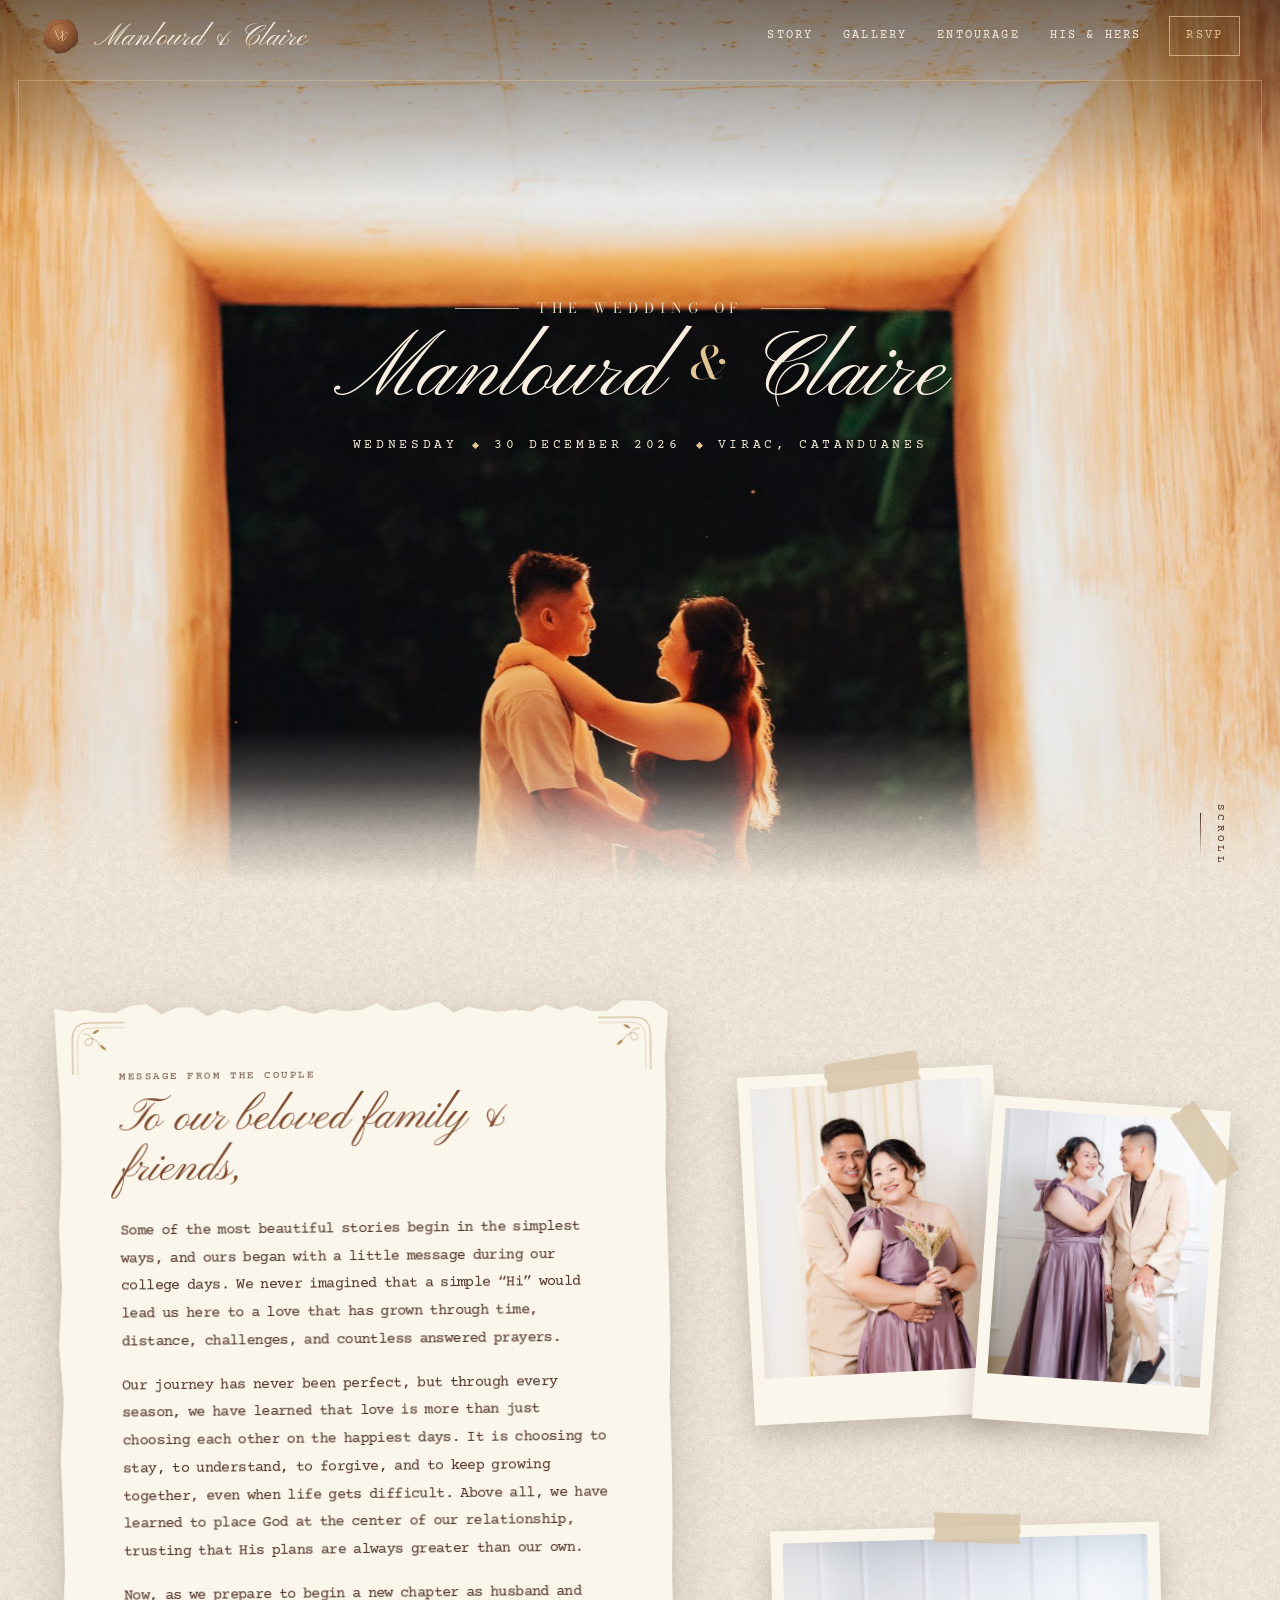
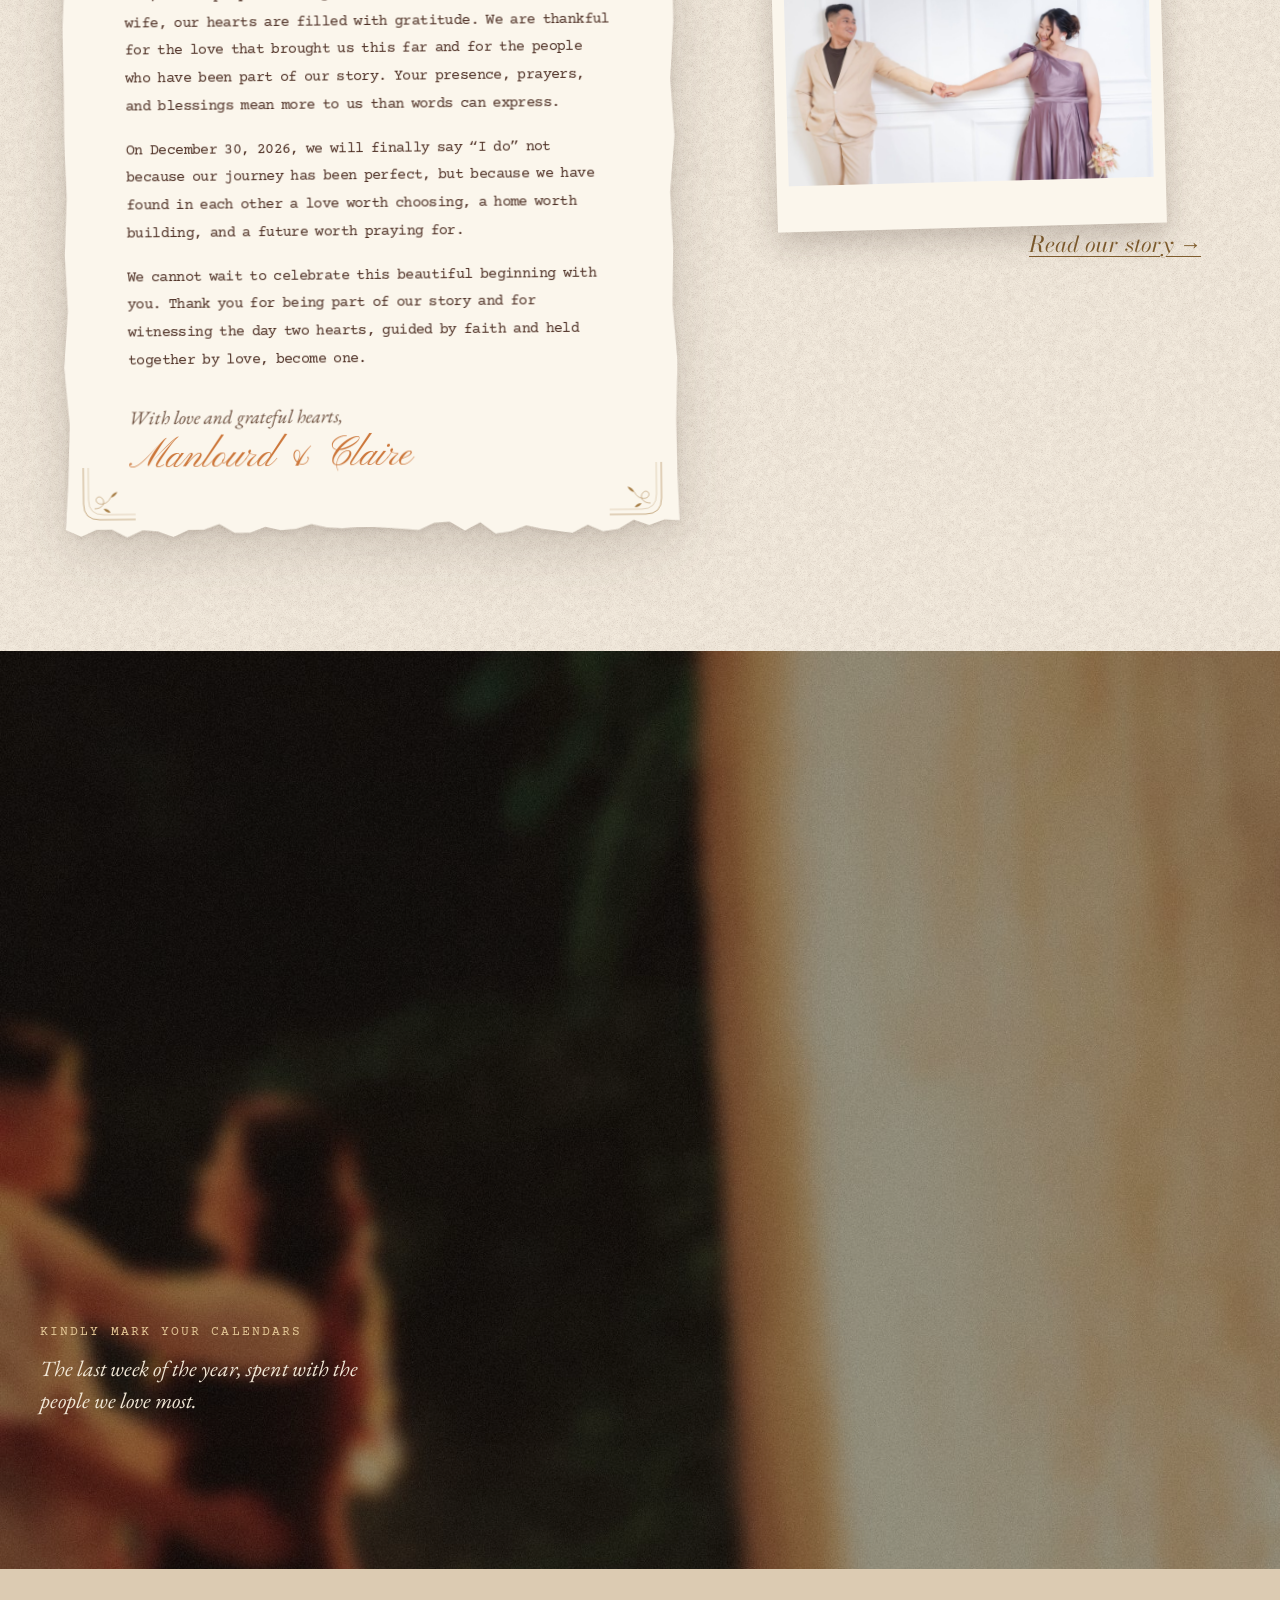
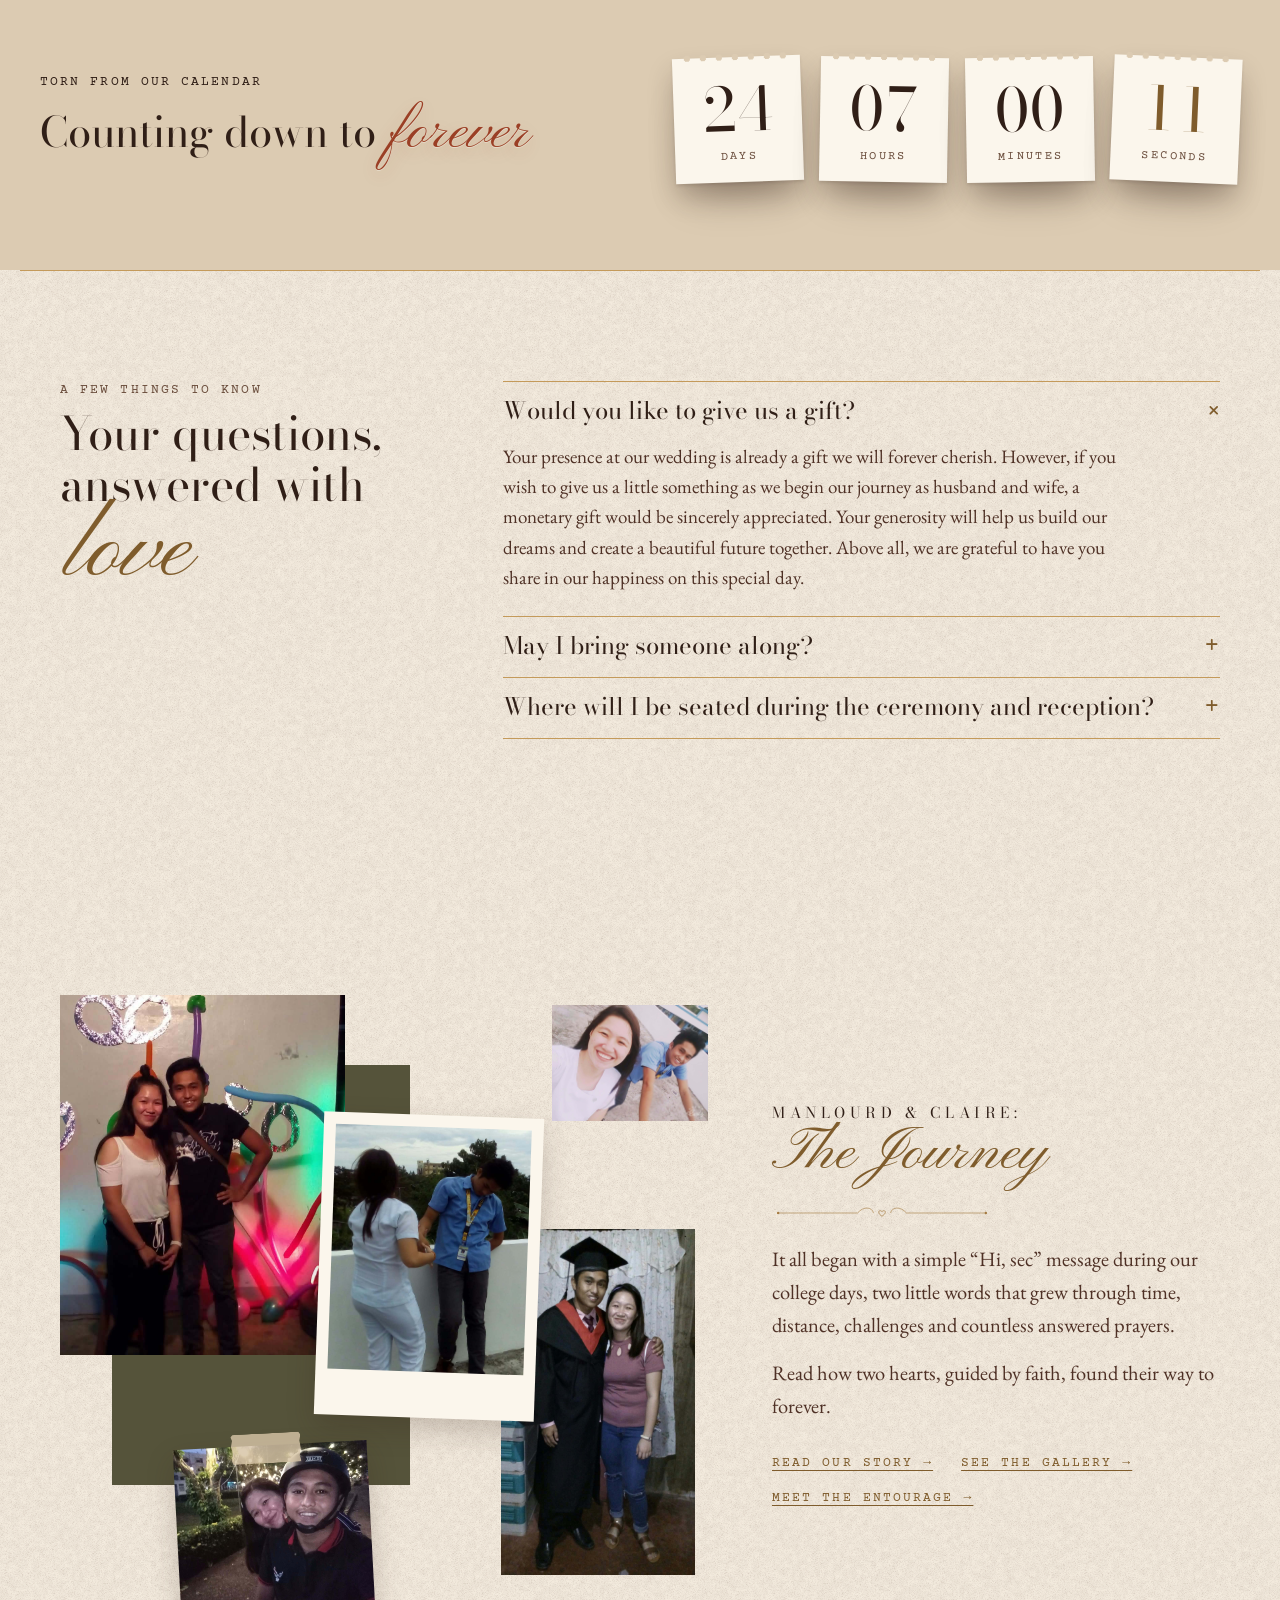
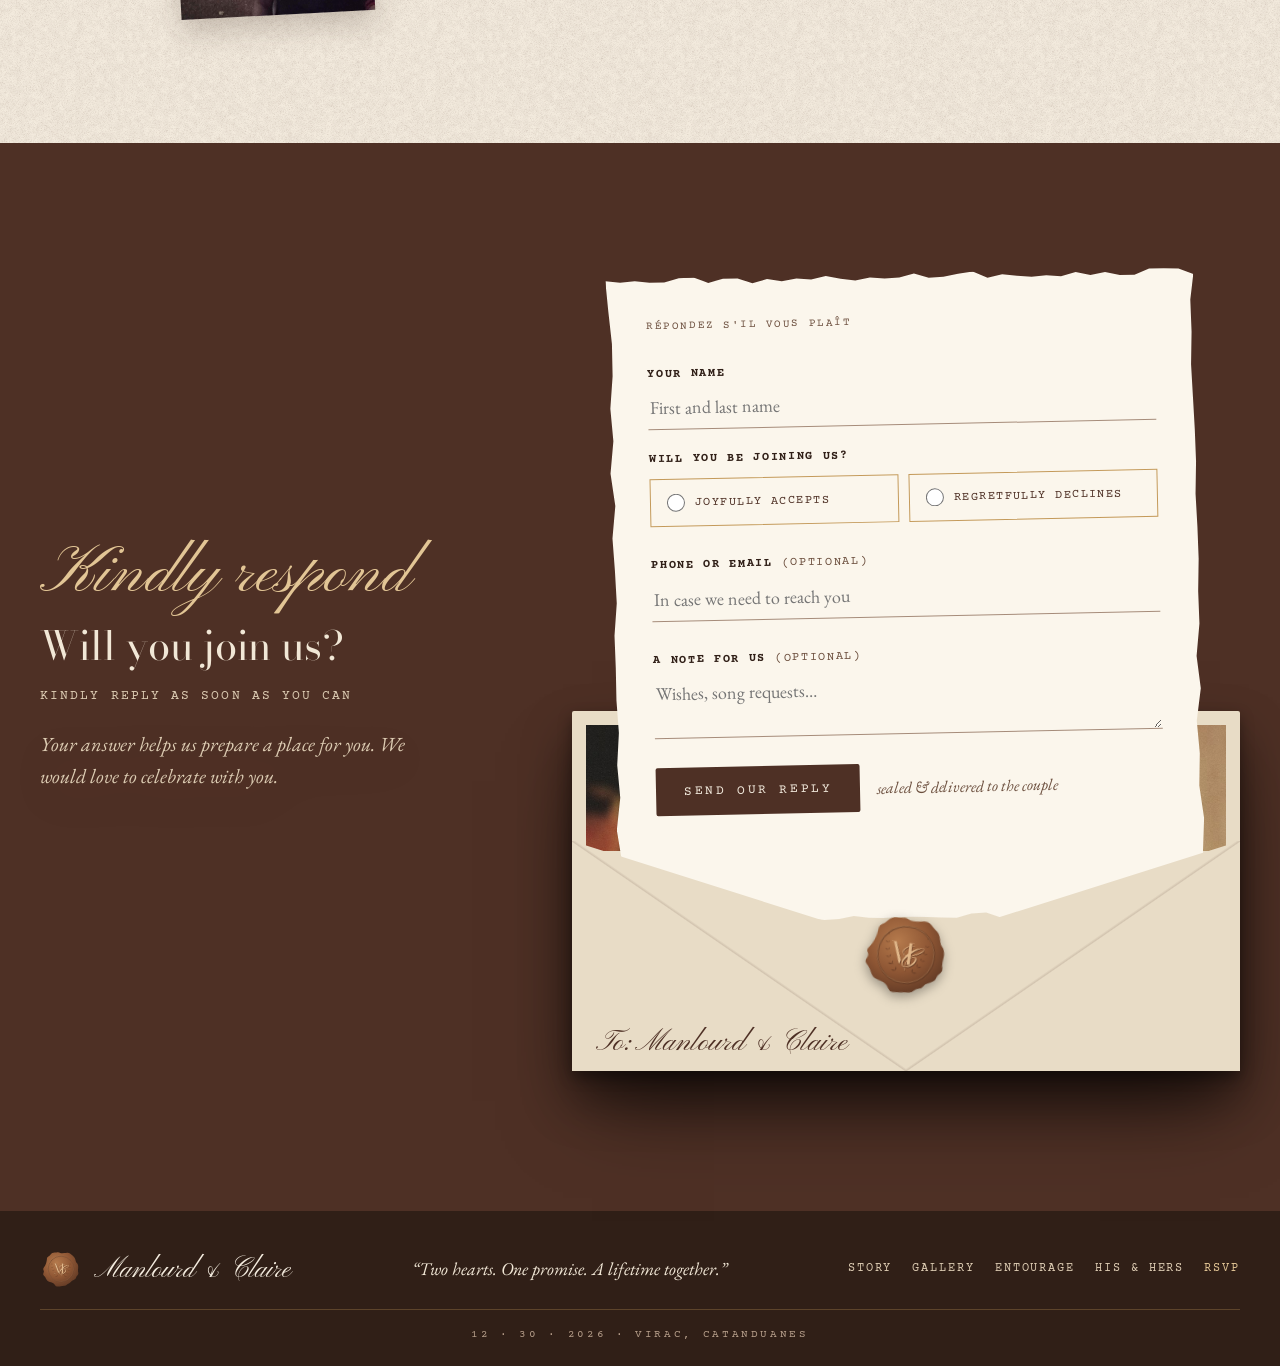
==== index.html @ 91a41cbd "first upload" ====
<!doctype html>
<html lang="en">
<head>
  <meta charset="utf-8">
  <meta name="viewport" content="width=device-width, initial-scale=1">
  <title>Manlourd &amp; Claire | December 30, 2026</title>
  <meta name="description" content="The wedding of Manlourd & Claire — December 30, 2026. Our story, the details, and your RSVP.">
  <meta property="og:title" content="Manlourd & Claire | December 30, 2026">
  <meta property="og:description" content="Two hearts. One promise. A lifetime together. Join us on December 30, 2026.">
  <meta property="og:image" content="assets/img/hero-portal.jpg">
  <meta name="theme-color" content="#4E3025">
  <link rel="icon" href="assets/img/wax-seal.svg" type="image/svg+xml">
  <link rel="preconnect" href="https://fonts.googleapis.com">
  <link rel="preconnect" href="https://fonts.gstatic.com" crossorigin>
  <link href="https://fonts.googleapis.com/css2?family=Bodoni+Moda:ital,opsz,wght@0,6..96,400..600;1,6..96,400&family=Courier+Prime:wght@400;700&family=EB+Garamond:ital,wght@0,400;0,500;1,400&family=Pinyon+Script&display=swap" rel="stylesheet">
  <link rel="stylesheet" href="assets/css/style.css">
</head>
<body>
<a class="skip" href="#main">Skip to content</a>

<header class="site-header over-hero">
  <div class="bar">
    <a class="mark" href="index.html" aria-label="Manlourd and Claire, home"><img src="assets/img/wax-seal.svg" alt="" width="260" height="260"><span class="script">Manlourd &amp; Claire</span></a>
    <nav class="nav" aria-label="Main">
      <button class="menu-btn" type="button" aria-expanded="false" aria-controls="menu">Menu</button>
      <ul id="menu">
        <li><a href="story.html">Story</a></li>
        <li><a href="gallery.html">Gallery</a></li>

        <li><a href="entourage.html">Entourage</a></li>
        <li><a href="qna.html">His &amp; Hers</a></li>
        <li><a class="rsvp-link" href="#rsvp">RSVP</a></li>
      </ul>
    </nav>
  </div>
</header>

<main id="main">

  <!-- Hero -->
  <section class="hero" aria-label="Welcome">
    <picture>
      <source media="(max-width: 760px)" srcset="assets/img/hero-portal-tall.jpg">
      <img src="assets/img/hero-portal.jpg" alt="Manlourd and Claire embracing under a lit concrete doorway at night" width="1800" height="1200" fetchpriority="high">
    </picture>
    <div class="hero-mat" aria-hidden="true"></div>
    <div class="hero-copy">
      <p class="hero-kicker">The wedding of</p>
      <h1>Manlourd <span class="amp">&amp;</span> Claire</h1>
      <p class="hero-date"><span>Wednesday</span><span class="dot" aria-hidden="true"></span><span>30 December 2026</span><span class="dot last" aria-hidden="true"></span><span class="place">Virac, Catanduanes</span></p>
    </div>
    <a class="scroll-cue" href="#letter">Scroll</a>
  </section>

  <!-- Message from the couple -->
  <section class="wrap letter-section" id="letter" aria-label="A message from the couple">
    <div class="letter reveal">
      <div class="deckle corners">
        <img class="corner tl" src="assets/img/corner-flourish.svg" alt="">
        <img class="corner tr" src="assets/img/corner-flourish.svg" alt="">
        <img class="corner bl" src="assets/img/corner-flourish.svg" alt="">
        <img class="corner br" src="assets/img/corner-flourish.svg" alt="">
        <p class="label-sm">MESSAGE FROM THE COUPLE</p>
        <h2 class="greet" style="margin-top: 8px;">To our beloved family &amp; friends,</h2>
        <div class="typed">
          <p>Some of the most beautiful stories begin in the simplest ways, and ours began with a little message during our college days. We never imagined that a simple “Hi” would lead us here to a love that has grown through time, distance, challenges, and countless answered prayers.</p>
          <p>Our journey has never been perfect, but through every season, we have learned that love is more than just choosing each other on the happiest days. It is choosing to stay, to understand, to forgive, and to keep growing together, even when life gets difficult. Above all, we have learned to place God at the center of our relationship, trusting that His plans are always greater than our own.</p>
          <p>Now, as we prepare to begin a new chapter as husband and wife, our hearts are filled with gratitude. We are thankful for the love that brought us this far and for the people who have been part of our story. Your presence, prayers, and blessings mean more to us than words can express.</p>
          <p>On December 30, 2026, we will finally say “I do” not because our journey has been perfect, but because we have found in each other a love worth choosing, a home worth building, and a future worth praying for.</p>
          <p>We cannot wait to celebrate this beautiful beginning with you. Thank you for being part of our story and for witnessing the day two hearts, guided by faith and held together by love, become one.</p>
        </div>
        <p class="signoff">With love and grateful hearts,</p>
        <p class="signature">Manlourd &amp; Claire</p>
      </div>
    </div>
    <div class="pinboard reveal" aria-label="Snapshots">
      <figure class="snapshot one">
        <span class="tape" style="left: 34%; top: -14px; transform: rotate(-6deg);"></span>
        <img src="assets/img/messagephoto-1.jpg" alt="Manlourd holding Claire from behind as she holds a small bouquet" style="object-position: 50% 30%;" loading="lazy">
      </figure>
      <figure class="snapshot two">
        <span class="tape" style="right: -18px; top: 18px; transform: rotate(52deg); width: 84px;"></span>
        <img src="assets/img/messagephoto-2.jpg" alt="Claire resting her hand on Manlourd's shoulder as he sits on a stool" style="object-position: 50% 22%;" loading="lazy">
      </figure>
      <figure class="snapshot three">
        <span class="tape" style="left: 42%; top: -13px; transform: rotate(3deg); width: 88px;"></span>
        <img src="assets/img/messagephoto-3.jpg" alt="Manlourd and Claire holding hands against a white panelled wall" loading="lazy">
      </figure>
      <a class="more" href="story.html">Read our story →</a>
    </div>
  </section>

  <!-- Save the date -->
  <section class="save-date" aria-labelledby="save-title">
    <div class="save-inner">
      <div class="save-aside">
        <p class="label">Kindly mark your calendars</p>
        <p>The last week of the year, spent with the people we love most.</p>
      </div>
      <div class="cartouche-wrap reveal">
        <div class="cartouche">
          <p class="eyebrow muted" style="font-size: 12px;">Save the date</p>
          <h2 class="script" id="save-title">Order of the day</h2>
          <p class="date">Wednesday, 30.12.2026</p>
          <ul class="schedule">
            <li><div><div class="what">CEREMONY</div><div class="where">Immaculate Conception Cathedral</div></div><div class="when">2:00 PM</div></li>
            <li><div><div class="what">RECEPTION</div><div class="where">Provincial Capitol Dome</div></div><div class="when">5:00 PM</div></li>
          </ul>
          <p class="label-sm" style="margin-top: 16px;">VIRAC, CATANDUANES</p>
        </div>
        <div class="swatch-card">
          <span class="tape" style="width: 80px; left: 18px; top: -12px; transform: rotate(-10deg);"></span>
          <div class="deckle">
            <p class="label-sm">DRESS CODE</p>
            <p class="t">Entourage · formal</p>
            <div class="swatches" role="img" aria-label="Entourage palette: shades of brown from espresso to antique gold">
              <span style="background: #4E3025;"></span>
              <span style="background: #7A5236;"></span>
              <span style="background: #A36A42;"></span>
              <span style="background: #C08E5B;"></span>
              <span style="background: #B79F8B;"></span>
              <span style="background: #C49A5A;"></span>
            </div>
            <p class="t" style="margin-top: 14px;">Guests · semi-formal</p>
            <div class="swatches" role="img" aria-label="Guest palette: pastel yellow, pink, dusty rose and blush peach">
              <span style="background: #FFF2B2; box-shadow: inset 0 0 0 1px #C9B98A;"></span>
              <span style="background: #FFD6E0; box-shadow: inset 0 0 0 1px #D9AAB6;"></span>
              <span style="background: #E8B4C4;"></span>
              <span style="background: #FAD7C9; box-shadow: inset 0 0 0 1px #D9AE9C;"></span>
            </div>
          </div>
        </div>
      </div>
    </div>
  </section>

  <!-- Countdown -->
  <section class="countdown" aria-labelledby="cd-title">
    <div class="countdown-inner">
      <div>
        <p class="label">Torn from our calendar</p>
        <h2 id="cd-title">Counting down to <span class="script">forever</span></h2>
      </div>
      <div class="leaves" data-countdown role="timer" aria-live="off">
        <div class="leaf"><div class="n" data-unit="days">0</div><div class="u">DAYS</div></div>
        <div class="leaf"><div class="n" data-unit="hours">00</div><div class="u">HOURS</div></div>
        <div class="leaf"><div class="n" data-unit="mins">00</div><div class="u">MINUTES</div></div>
        <div class="leaf"><div class="n" data-unit="secs">00</div><div class="u">SECONDS</div></div>
      </div>
    </div>
  </section>

  <!-- FAQ -->
  <section class="wrap faq" aria-labelledby="faq-title">
    <div class="faq-intro">
      <p class="label muted">A few things to know</p>
      <h2 class="section-title" id="faq-title" style="margin-top: 8px;">Your questions, answered with <span class="script love">love</span></h2>
    </div>
    <div class="faq-list">
      <details open>
        <summary>Would you like to give us a gift?<span class="plus" aria-hidden="true">+</span></summary>
        <p>Your presence at our wedding is already a gift we will forever cherish. However, if you wish to give us a little something as we begin our journey as husband and wife, a monetary gift would be sincerely appreciated. Your generosity will help us build our dreams and create a beautiful future together. Above all, we are grateful to have you share in our happiness on this special day.</p>
      </details>
      <details>
        <summary>May I bring someone along?<span class="plus" aria-hidden="true">+</span></summary>
        <p>We kindly ask that you follow the number of guests indicated on your invitation, as we have thoughtfully prepared our celebration for our invited loved ones. Thank you for understanding and for being part of this meaningful milestone in our lives.</p>
      </details>
      <details>
        <summary>Where will I be seated during the ceremony and reception?<span class="plus" aria-hidden="true">+</span></summary>
        <p>For both our wedding ceremony and reception, we kindly ask you to follow the designated seating arrangements. Our coordinators and ushers will be happy to guide you to your assigned seats. We encourage everyone to arrive early, settle in comfortably, and share with us the joy of this beautiful milestone as we begin our forever together.</p>
      </details>
    </div>
  </section>

  <!-- Journey teaser -->
  <section class="wrap collage-section" aria-labelledby="journey-title">
    <div class="collage reveal">
      <div class="block" aria-hidden="true"></div>
      <figure class="a">
        <img src="assets/img/journey5.jpg" alt="The lit doorway where their prenup photos were taken" loading="lazy" style="object-position: 50% 20%;">
    
      </figure>
      <figure class="b snapshot">
        <img src="assets/img/journey2.jpg" alt="The lit doorway where their prenup photos were taken" loading="lazy" style="object-position: 20% 20%;">
      </figure>
      <figure class="c">
        <img src="assets/img/journey1.jpg" alt="The lit doorway where their prenup photos were taken" loading="lazy">
      </figure>
      <figure class="d">
        <span class="tape" style="width: 70px; left: 30%; top: -12px;"></span>
        <img src="assets/img/journey3.jpg" alt="The lit doorway where their prenup photos were taken" loading="lazy">
      </figure>
      <figure class="e">
        <img src="assets/img/journey4.jpg" alt="The lit doorway where their prenup photos were taken" loading="lazy">
 
      </figure>
    </div>
    <div class="collage-text reveal">
      <p class="display" style="font-size: 15px; letter-spacing: .3em;">MANLOURD &amp; CLAIRE:</p>
      <h2 class="script" id="journey-title">The Journey</h2>
      <img src="assets/img/heart-divider.svg" alt="" style="width: 220px; margin: 14px 0 18px;">
      <p class="lead">It all began with a simple “Hi, sec” message during our college days, two little words that grew through time, distance, challenges and countless answered prayers.</p>
      <p class="lead" style="margin-top: 16px;">Read how two hearts, guided by faith, found their way to forever.</p>
      <div class="link-row">
        <a href="story.html">Read our story →</a>
        <a href="gallery.html">See the gallery →</a>
        <a href="entourage.html">Meet the entourage →</a>
      </div>
    </div>
  </section>

  <!-- RSVP -->
  <section class="rsvp" id="rsvp" aria-labelledby="rsvp-title">
    <div class="rsvp-inner">
      <div class="rsvp-copy">
        <p class="script" aria-hidden="true">Kindly respond</p>
        <h2 id="rsvp-title">Will you join us?</h2>
        <p class="label" id="rsvp-deadline">Kindly reply as soon as you can</p>
        <p class="note">Your answer helps us prepare a place for you. We would love to celebrate with you.</p>
      </div>
      <div class="envelope">
        <div class="back" aria-hidden="true"></div>
        <div class="liner" aria-hidden="true"></div>
        <div class="reply-card deckle">
          <form id="rsvp-form" novalidate>
            <p class="label-sm">RÉPONDEZ S'IL VOUS PLAÎT</p>
            <div>
              <label class="f" for="guest-name">Your name</label>
              <input class="field" id="guest-name" name="name" type="text" autocomplete="name" placeholder="First and last name" maxlength="120" required>
            </div>
            <fieldset>
              <legend>Will you be joining us?</legend>
              <div class="choices">
                <label class="choice"><input type="radio" id="attend-yes" name="attending" value="yes" required>Joyfully accepts</label>
                <label class="choice"><input type="radio" id="attend-no" name="attending" value="no">Regretfully declines</label>
              </div>
            </fieldset>
            <div class="if-attending" hidden>
              <label class="f" for="guest-seats">How many of you are coming, including you?</label>
              <select class="field" id="guest-seats" name="seats">
                <option value="1">1 · just me</option>
                <option value="2">2</option>
                <option value="3">3</option>
                <option value="4">4</option>
                <option value="5">5</option>
              </select>
              <p class="field-hint">Please follow the number of guests on your invitation.</p>
            </div>
            <div>
              <label class="f" for="guest-contact">Phone or email <span class="muted">(optional)</span></label>
              <input class="field" id="guest-contact" name="contact" type="text" autocomplete="email" maxlength="120" placeholder="In case we need to reach you">
            </div>
            <div>
              <label class="f" for="guest-note">A note for us <span class="muted">(optional)</span></label>
              <textarea class="field" id="guest-note" name="message" rows="2" maxlength="1000" placeholder="Wishes, song requests…"></textarea>
            </div>
            <div class="hidden-field" aria-hidden="true">
              <label for="website">Leave this empty</label>
              <input id="website" name="website" type="text" tabindex="-1" autocomplete="off">
            </div>
            <div class="form-foot">
              <button class="btn" type="submit">Send our reply</button>
              <p class="form-msg" role="status" aria-live="polite">sealed &amp; delivered to the couple</p>
            </div>
          </form>
          <div class="rsvp-closed" hidden>
            <p class="script">With thanks</p>
            <p>RSVPs are now closed. If you still need to reach us, please message Manlourd or Claire directly.</p>
          </div>
          <div class="thanks" hidden>
            <p class="script">See you there!</p>
            <p></p>
          </div>
        </div>
        <div class="front" aria-hidden="true"></div>
        <div class="fold" aria-hidden="true"></div>
        <img class="seal" src="assets/img/wax-seal.svg" alt="" width="260" height="260">
        <p class="addr" aria-hidden="true">To: Manlourd &amp; Claire</p>
      </div>
    </div>
  </section>

</main>

<footer class="site-footer">
  <div class="foot">
    <a class="mark" href="index.html" aria-label="Manlourd and Claire, home"><img src="assets/img/wax-seal.svg" alt="" width="260" height="260" loading="lazy"><span class="script">Manlourd &amp; Claire</span></a>
    <p class="quote">“Two hearts. One promise. A lifetime together.”</p>
    <nav aria-label="Footer">
      <ul><li><a href="story.html">Story</a></li><li><a href="gallery.html">Gallery</a></li><li><a href="entourage.html">Entourage</a></li><li><a href="qna.html">His &amp; Hers</a></li><li><a href="#rsvp" style="color: var(--gold-light);">RSVP</a></li></ul>
    </nav>
  </div>
  <p class="fine">12 · 30 · 2026 · VIRAC, CATANDUANES</p>
</footer>

<script src="assets/js/content.js"></script>
<script src="assets/js/main.js"></script>
<script src="assets/js/motion.js"></script>
</body>
</html>
---- assets/css/style.css ----
/* ==========================================================
   Manlourd & Claire — Golden Hour Heirloom
   One stylesheet for every page. Colours, fonts and spacing
   come from the brand kit; change them here, in :root.
   ========================================================== */

:root {
  /* paper */
  --parchment: #F4ECDF;
  --paper-light: #FBF6EC;
  --warm-beige: #E8DCC6;
  --soft-beige: #DCCBB2;
  /* ink */
  --dark-chocolate: #301F17;
  --espresso: #4E3025;
  --ink-muted: #6B4E3D;
  --deep-night: #241812;
  /* supporting browns */
  --mocha: #7A5236;
  --chestnut: #A36A42;
  --caramel: #C08E5B;
  --warm-taupe: #B79F8B;
  --dusty-taupe: #A68C7A;
  /* gold */
  --gold: #C49A5A;          /* lines, frames — never small text */
  --gold-text: #7F5C2C;     /* readable gold on paper */
  --gold-light: #E2C595;    /* gold text on dark */
  /* accents */
  --moss: #55533A;
  --dusty-rose: #C9969A;
  --blush: #EBC2AE;

  --font-script: "Pinyon Script", "Snell Roundhand", cursive;
  --font-display: "Bodoni Moda", Didot, Georgia, serif;
  --font-body: "EB Garamond", Garamond, Georgia, serif;
  --font-detail: "Courier Prime", "Courier New", monospace;

  --shadow-paper: 0 1px 2px rgba(48,31,23,.08), 0 16px 36px rgba(48,31,23,.14);
  --shadow-photo: 0 12px 28px rgba(48,31,23,.22);
  --max: 1240px;
  --gutter: clamp(16px, 4vw, 40px);
}

/* ---------- base ---------- */
*, *::before, *::after { box-sizing: border-box; }
html { scroll-behavior: smooth; }
body {
  margin: 0;
  background: var(--parchment) url("../img/paper-grain.png") repeat;
  background-size: 360px 360px;
  color: var(--dark-chocolate);
  font-family: var(--font-body);
  font-size: 19px;
  line-height: 1.6;
  -webkit-font-smoothing: antialiased;
  overflow-x: clip;
}
html { overflow-x: clip; }
img { max-width: 100%; height: auto; display: block; }
[hidden] { display: none !important; }
a { color: var(--gold-text); text-decoration-thickness: 1px; text-underline-offset: 4px; }
a:hover { color: var(--espresso); }
:focus-visible { outline: 2px solid var(--gold-text); outline-offset: 3px; }
h1, h2, h3 { font-weight: 400; margin: 0; }
p { margin: 0; }
.wrap { max-width: var(--max); margin: 0 auto; padding-inline: var(--gutter); }
.sr-only { position: absolute; width: 1px; height: 1px; overflow: hidden; clip: rect(0 0 0 0); white-space: nowrap; }
.skip { position: absolute; left: -999px; top: 8px; background: var(--espresso); color: var(--parchment); padding: 10px 16px; z-index: 100; }
.skip:focus { left: 8px; }

/* ---------- type helpers ---------- */
.script { font-family: var(--font-script); font-weight: 400; line-height: 1.1; }
.display { font-family: var(--font-display); }
.italic { font-style: italic; }
.mono, .label {
  font-family: var(--font-detail);
  font-size: 13px;
  letter-spacing: .16em;
  text-transform: uppercase;
  line-height: 1.5;
}
.label-sm { font-family: var(--font-detail); font-size: 11px; letter-spacing: .14em; color: var(--ink-muted); }
.eyebrow { font-family: var(--font-display); font-size: 13px; letter-spacing: .32em; text-transform: uppercase; }
.muted { color: var(--ink-muted); }
.gold { color: var(--gold-text); }
.section-title { font-family: var(--font-display); font-size: clamp(32px, 4vw, 46px); line-height: 1.1; }
.section-title .script { font-size: 1.4em; color: var(--gold-text); }
.lead { font-size: clamp(19px, 1.6vw, 21px); line-height: 1.6; color: var(--espresso); }
.typed { font-family: var(--font-detail); font-size: 15px; line-height: 1.85; color: var(--espresso); }
.typed p + p { margin-top: 16px; }
.placeholder-text { color: var(--ink-muted); font-style: italic; }

/* ---------- paper details ---------- */
.deckle {
  clip-path: polygon(0% .3%,2.5% .6%,5% .4%,7.5% .7%,10% .7%,12.5% .1%,15% 0%,17.5% .9%,20% .3%,22.5% .3%,25% 1.1%,27.5% .5%,30% .9%,32.5% .5%,35% .7%,37.5% .2%,40% .7%,42.5% 1%,45% .6%,47.5% .8%,50% .7%,52.5% .1%,55% .8%,57.5% .7%,60% .3%,62.5% 0%,65% 1%,67.5% .5%,70% .8%,72.5% 1%,75% .8%,77.5% 1%,80% .4%,82.5% .9%,85% .5%,87.5% 1%,90% 1%,92.5% .1%,95% .1%,97.5% .2%,100% 1.1%,99.4% 5%,99.5% 10%,99.3% 15%,99.5% 20%,99.7% 25%,99.8% 30%,99.6% 35%,99.8% 40%,99.9% 45%,99.7% 50%,99.8% 55%,99.2% 60%,99.8% 65%,99% 70%,99.4% 75%,99.2% 80%,99.9% 85%,99.6% 90%,99.7% 95%,100% 99%,97.5% 98.9%,95% 99.4%,92.5% 98.9%,90% 99.7%,87.5% 99.9%,85% 99.3%,82.5% 100%,80% 99.8%,77.5% 99.6%,75% 99.3%,72.5% 99.8%,70% 100%,67.5% 99%,65% 99.7%,62.5% 98.9%,60% 99%,57.5% 99.6%,55% 99.5%,52.5% 99.4%,50% 99.3%,47.5% 99.3%,45% 99.4%,42.5% 99.3%,40% 99%,37.5% 99.4%,35% 99.5%,32.5% 99.2%,30% 99.7%,27.5% 99.7%,25% 98.9%,22.5% 99.4%,20% 99.4%,17.5% 100%,15% 99.5%,12.5% 99.4%,10% 100%,7.5% 99.3%,5% 99.3%,2.5% 99.9%,0% 99.3%,.5% 95%,.8% 90%,0% 85%,.7% 80%,.3% 75%,.7% 70%,.4% 65%,.4% 60%,.3% 55%,.8% 50%,.6% 45%,.3% 40%,.9% 35%,.2% 30%,.8% 25%,.4% 20%,.9% 15%,.9% 10%,.4% 5%);
}
.paper { background: var(--paper-light); box-shadow: var(--shadow-paper); }
.tape {
  position: absolute;
  width: 96px; height: 30px;
  background: rgba(214,196,166,.82);
  clip-path: polygon(0% 8%,3% 0%,97% 0%,100% 10%,98% 30%,100% 55%,97.5% 78%,100% 100%,3% 100%,0% 85%,2.5% 62%,0% 40%,2% 20%);
  z-index: 3;
  pointer-events: none;
}
.corners { position: relative; }
.corners > .corner { position: absolute; width: 60px; pointer-events: none; }
.corner.tl { left: 14px; top: 14px; }
.corner.tr { right: 14px; top: 14px; transform: scaleX(-1); }
.corner.bl { left: 14px; bottom: 14px; transform: scaleY(-1); }
.corner.br { right: 14px; bottom: 14px; transform: scale(-1,-1); }
.tilt-l { transform: rotate(-2deg); }
.tilt-r { transform: rotate(2.5deg); }
.divider { width: 220px; margin: 18px auto; }

/* ---------- photo frames ---------- */
.snapshot { position: relative; margin: 0; background: var(--paper-light); padding: 12px 12px 46px; box-shadow: var(--shadow-photo); }
.snapshot img, .snapshot .ph { width: 100%; aspect-ratio: 4 / 5; object-fit: cover; }
.snapshot figcaption { position: absolute; left: 14px; right: 14px; bottom: 12px; font-family: var(--font-detail); font-size: 12px; letter-spacing: .08em; color: var(--ink-muted); white-space: nowrap; overflow: hidden; text-overflow: ellipsis; }
.ph {
  display: flex; align-items: center; justify-content: center; text-align: center;
  padding: 16px; background: var(--warm-beige);
  font-family: var(--font-detail); font-size: 12px; letter-spacing: .14em; text-transform: uppercase; color: var(--ink-muted);
  background-image: repeating-linear-gradient(135deg, transparent 0 14px, rgba(166,140,122,.12) 14px 15px);
}
.ph.dark { background-color: var(--caramel); color: var(--dark-chocolate); }

/* ---------- header / nav ---------- */
.site-header { position: relative; z-index: 30; padding-inline: var(--gutter); border-bottom: 1px solid rgba(196,154,90,.55); }
.bar { max-width: 1360px; margin: 0 auto; min-height: 72px; display: flex; align-items: center; justify-content: space-between; gap: 24px; }
.mark { display: inline-flex; align-items: center; gap: 12px; text-decoration: none; color: var(--dark-chocolate); }
.mark img { width: 42px; height: 42px; flex: none; }
.mark .script { font-size: 30px; line-height: 1; padding-top: 4px; }
.mark:hover { color: var(--espresso); }
.nav { position: relative; }
.nav ul { list-style: none; margin: 0; padding: 0; display: flex; align-items: center; gap: 4px 26px; }
.nav a { position: relative; display: inline-flex; align-items: center; min-height: 44px; padding: 0 2px; font-family: var(--font-detail); font-size: 12px; letter-spacing: .18em; text-transform: uppercase; text-decoration: none; color: var(--espresso); }
.nav a:hover, .nav a[aria-current="page"] { color: var(--gold-text); }
.nav a[aria-current="page"]::after { content: ""; position: absolute; left: 50%; bottom: 6px; width: 5px; height: 5px; background: var(--gold); transform: translateX(-50%) rotate(45deg); }
.nav a.rsvp-link { min-height: 40px; padding: 0 16px; border: 1px solid var(--gold); color: var(--gold-text); }
.nav a.rsvp-link:hover { background: var(--espresso); border-color: var(--espresso); color: var(--parchment); }
.menu-btn { display: none; }

/* header laid over the hero photo (home) */
.site-header.over-hero { position: absolute; top: 0; left: 0; right: 0; border-bottom: 0; }
.over-hero .mark, .over-hero .nav a { color: #F4ECDF; }
.over-hero .nav a:hover { color: var(--gold-light); }
.over-hero .nav a.rsvp-link { border-color: rgba(226,197,149,.75); color: var(--gold-light); }
.over-hero .nav a.rsvp-link:hover { background: var(--gold-light); color: var(--dark-chocolate); }

@media (max-width: 860px) {
  .bar { min-height: 64px; }
  .mark img { width: 36px; height: 36px; }
  .mark .script { font-size: 25px; }
  .menu-btn {
    display: inline-flex; align-items: center; min-height: 44px; padding: 0 16px;
    background: transparent; border: 1px solid var(--gold); border-radius: 2px; cursor: pointer;
    font-family: var(--font-detail); font-size: 12px; letter-spacing: .2em; text-transform: uppercase; color: var(--espresso);
  }
  .over-hero .menu-btn { color: #F4ECDF; border-color: rgba(226,197,149,.75); }
  .nav ul { display: none; position: absolute; top: 54px; right: 0; width: 230px; flex-direction: column; align-items: stretch; gap: 0; background: var(--paper-light); box-shadow: var(--shadow-paper); padding: 8px 0; }
  .nav.open ul { display: flex; }
  .nav ul a, .over-hero .nav ul a { color: var(--espresso); padding: 0 22px; min-height: 46px; }
  .nav ul a.rsvp-link, .over-hero .nav ul a.rsvp-link { border: 0; color: var(--gold-text); }
  .nav a[aria-current="page"]::after { left: 10px; bottom: 50%; transform: translateY(50%) rotate(45deg); }
}

/* ---------- page header (inner pages) ---------- */
.page-head { text-align: center; padding: clamp(56px, 8vw, 96px) var(--gutter) clamp(40px, 6vw, 64px); }
.page-head .script { font-size: clamp(64px, 9vw, 120px); color: var(--dark-chocolate); }
.page-head .eyebrow { color: var(--ink-muted); }
.page-head .sub { margin-top: 10px; font-style: italic; font-size: 21px; color: var(--ink-muted); }

/* ---------- hero (home): fills one screen ---------- */
.hero { position: relative; height: 100vh; height: 100svh; min-height: 560px; overflow: hidden; background: #1a110c; color: #F7EEDF; }
.hero picture, .hero > picture img { position: absolute; inset: 0; width: 100%; height: 100%; }
.hero > picture img { object-fit: cover; object-position: center 62%; }
.hero::after { content: ""; position: absolute; inset: 0; z-index: 1; pointer-events: none;
  background: linear-gradient(180deg, rgba(26,17,12,.55) 0%, rgba(26,17,12,0) 20%, rgba(26,17,12,0) 66%, rgba(26,17,12,.6) 100%); }
.hero-mat { position: absolute; z-index: 2; inset: 80px 18px 18px; border: 1px solid rgba(226,197,149,.42); pointer-events: none; }
.hero-copy { position: absolute; z-index: 3; left: 0; right: 0; top: 33%; text-align: center; padding-inline: var(--gutter); }
.hero-kicker { display: flex; align-items: center; justify-content: center; gap: 18px; font-family: var(--font-display); font-size: clamp(12px, 1.1vw, 15px); letter-spacing: .42em; text-transform: uppercase; color: #EAD9BC; text-shadow: 0 1px 10px rgba(0,0,0,.5); }
.hero-kicker::before, .hero-kicker::after { content: ""; width: clamp(28px, 5vw, 64px); height: 1px; background: var(--gold-light); opacity: .8; }
.hero-copy h1 { margin-top: 8px; font-family: var(--font-script); font-size: clamp(54px, 7vw, 112px); line-height: 1.02; text-shadow: 0 2px 24px rgba(0,0,0,.55); }
.hero-copy h1 .amp { font-family: var(--font-display); font-style: italic; font-size: .5em; color: var(--gold-light); vertical-align: .35em; padding-inline: .08em; }
.hero-date { margin-top: 16px; display: flex; align-items: center; justify-content: center; flex-wrap: wrap; gap: 8px 16px; font-family: var(--font-detail); font-size: 13px; letter-spacing: .28em; text-transform: uppercase; color: #F1E7D6; text-shadow: 0 1px 10px rgba(0,0,0,.6); }
.hero-date .dot { width: 5px; height: 5px; background: var(--gold-light); transform: rotate(45deg); }
.scroll-cue { position: absolute; z-index: 3; right: clamp(34px, 4vw, 56px); bottom: 34px; display: flex; flex-direction: column; align-items: center; gap: 10px; writing-mode: vertical-rl; font-family: var(--font-detail); font-size: 11px; letter-spacing: .3em; text-transform: uppercase; text-decoration: none; color: #EAD9BC; }
.scroll-cue::after { content: ""; width: 1px; height: 44px; background: linear-gradient(var(--gold-light), transparent); animation: cue 2.4s ease-in-out infinite; transform-origin: top; }
.scroll-cue:hover { color: var(--gold-light); }
@keyframes cue { 0% { transform: scaleY(0); opacity: 1; } 60% { transform: scaleY(1); opacity: 1; } 100% { transform: scaleY(1); opacity: 0; } }
@media (prefers-reduced-motion: reduce) { .scroll-cue::after { animation: none; } }
@media (max-width: 760px) {
  .hero-mat { inset: 70px 10px 10px; }
  .hero-copy { top: 32%; }
  .hero-kicker { text-shadow: 0 1px 8px rgba(0,0,0,.9), 0 0 18px rgba(0,0,0,.6); }
  .scroll-cue { right: 22px; bottom: 24px; }
  .hero-copy h1 { font-size: clamp(48px, 13vw, 64px); }
  .hero-date { font-size: 11px; letter-spacing: .2em; }
  .hero-date .place { flex-basis: 100%; }
  .hero-date .dot.last { display: none; }
}

/* ---------- letter (home) ---------- */
.letter-section { display: flex; flex-wrap: wrap; gap: clamp(40px, 6vw, 72px); align-items: flex-start; padding-block: clamp(72px, 8vw, 110px) clamp(80px, 9vw, 120px); }
.letter { flex: 1 1 520px; min-width: 0; transform: rotate(-.6deg); }
.letter .deckle { position: relative; padding: clamp(48px, 6vw, 64px) clamp(28px, 6vw, 64px) 56px; background: var(--paper-light); box-shadow: var(--shadow-paper); }
.letter .greet { font-family: var(--font-script); font-size: clamp(38px, 4vw, 46px); color: #7c4829; line-height: 1.1; }
.letter .typed { margin-top: 22px; }
.signoff { margin-top: 28px; font-style: italic; color: var(--ink-muted); }
.signature { font-family: var(--font-script); font-size: 40px; line-height: 1.2; color: #cc7639; }
.pinboard { flex: 1 1 380px; min-width: 0; position: relative; min-height: 640px; }
.pinboard .snapshot { position: absolute; width: 60%; }
.pinboard .one { left: 0; top: 20px; transform: rotate(3deg); }
.pinboard .one img { object-position: 50% 80%; }
.pinboard .two { right: 0; top: 270px; transform: rotate(-4deg); width: 56%; }
.pinboard .more { position: absolute; left: 4%; bottom: 0; font-family: var(--font-display); font-style: italic; font-size: 22px; }

/* ---------- save the date ---------- */
.save-date { position: relative; background: var(--deep-night) url("../img/glow.jpg") left center / cover no-repeat; padding: clamp(80px, 9vw, 110px) var(--gutter) clamp(110px, 10vw, 140px); }
.save-date::before { content: ""; position: absolute; inset: 0; background: rgba(36,24,18,.32); }
.save-inner { position: relative; max-width: var(--max); margin: 0 auto; display: flex; flex-wrap: wrap; gap: 48px; align-items: center; justify-content: flex-end; }
.save-aside { flex: 1 1 300px; color: #F1E7D6; align-self: flex-end; padding-bottom: 24px; }
.save-aside .label { color: var(--gold-light); }
.save-aside p:last-child { margin-top: 10px; font-style: italic; font-size: 22px; line-height: 1.45; max-width: 340px; }
.cartouche-wrap { position: relative; flex: 0 1 520px; width: 520px; max-width: 100%; }
.cartouche {
  position: relative; aspect-ratio: 520 / 680;
  background: url("../img/cartouche-frame.svg") center / 100% 100% no-repeat;
  filter: drop-shadow(0 18px 30px rgba(0,0,0,.4));
  display: flex; flex-direction: column; justify-content: center; text-align: center;
  padding: 0 clamp(36px, 12%, 64px);
}
.cartouche .script { font-size: clamp(36px, 8vw, 46px); color: var(--gold-text); }
.cartouche .date { font-family: var(--font-display); font-style: italic; font-size: clamp(24px, 5.5vw, 34px); margin: 6px 0 22px; }
.schedule { list-style: none; margin: 0; padding: 0; text-align: left; }
.schedule li { display: flex; justify-content: space-between; gap: 12px; border-top: 1px solid var(--gold); padding: 13px 0; }
.schedule li:last-child { border-bottom: 1px solid var(--gold); }
.schedule .what { font-family: var(--font-detail); font-size: 13px; letter-spacing: .14em; }
.schedule .where { font-size: 17px; color: var(--espresso); line-height: 1.35; margin-top: 2px; }
.schedule .when { font-family: var(--font-detail); font-size: 13px; letter-spacing: .1em; white-space: nowrap; }
.swatch-card { position: absolute; left: -110px; bottom: -60px; width: 262px; transform: rotate(-5deg); z-index: 2; }
.swatch-card .deckle { background: var(--warm-beige); padding: 22px 20px 18px; box-shadow: 0 12px 26px rgba(0,0,0,.35); }
.swatch-card .t { font-family: var(--font-display); font-size: 20px; line-height: 1.15; margin: 4px 0 12px; }
.swatches { display: flex; gap: 6px; }
.swatches span { width: 30px; height: 30px; border-radius: 999px; }
@media (max-width: 760px) {
  .save-aside { display: none; }
  .cartouche-wrap { margin-bottom: 250px; }
  .cartouche { padding: 0 34px; }
  .schedule .where { font-size: 15px; }
  .swatch-card { left: 50%; bottom: -260px; transform: translateX(-50%) rotate(-4deg); }
}

/* ---------- countdown ---------- */
.countdown { background: var(--soft-beige); padding: clamp(64px, 7vw, 88px) var(--gutter); }
.countdown-inner { max-width: var(--max); margin: 0 auto; display: flex; flex-wrap: wrap; gap: 48px; align-items: center; justify-content: space-between; }
.countdown h2 { font-family: var(--font-display); font-size: clamp(32px, 3.6vw, 42px); line-height: 1.1; margin-top: 8px; }
.countdown h2 .script { font-size: 1.4em; color: var(--espresso); }
.leaves { flex: 1 1 560px; display: flex; flex-wrap: wrap; gap: 18px; justify-content: flex-end; }
.leaf { position: relative; flex: 0 0 128px; background: var(--paper-light); padding: 22px 0 16px; text-align: center; box-shadow: 0 6px 16px rgba(48,31,23,.16); }
.leaf::before { content: ""; position: absolute; left: 10px; right: 10px; top: -5px; height: 10px; background: radial-gradient(circle at 5px 5px, var(--soft-beige) 3px, transparent 3.5px) 0 0 / 16px 10px repeat-x; }
.leaf:nth-child(1) { transform: rotate(-2deg); }
.leaf:nth-child(2) { transform: rotate(1deg); }
.leaf:nth-child(3) { transform: rotate(-1deg); }
.leaf:nth-child(4) { transform: rotate(2.5deg); }
.leaf .n { font-family: var(--font-display); font-size: 60px; line-height: 1; font-variant-numeric: tabular-nums; }
.leaf:nth-child(4) .n { color: var(--gold-text); }
.leaf .u { margin-top: 8px; font-family: var(--font-detail); font-size: 12px; letter-spacing: .2em; color: var(--ink-muted); }
@media (max-width: 760px) {
  .leaves { justify-content: center; gap: 12px; }
  .leaf { flex-basis: calc(50% - 12px); max-width: 150px; }
  .leaf .n { font-size: 48px; }
}

/* ---------- collage (home journey teaser) ---------- */
.collage-section { display: flex; flex-wrap: wrap; gap: 64px; align-items: center; padding-block: clamp(90px, 10vw, 130px); }
.collage { flex: 1 1 560px; min-width: 0; position: relative; height: 620px; }
.collage > * { position: absolute; margin: 0; }
.collage .block { left: 8%; top: 70px; width: 46%; height: 420px; background: var(--moss); }
.collage .a { left: 0; top: 0; width: 44%; }
.collage .a img { height: 360px; width: 100%; object-fit: cover; object-position: 8% 40%; }
.collage .b { left: 40%; top: 120px; width: 34%; transform: rotate(2deg); z-index: 2; }
.collage .b .ph { aspect-ratio: auto; height: 250px; }
.collage .c { right: 0; top: 10px; width: 24%; }
.collage .c .ph { height: 180px; }
.collage .d { left: 18%; bottom: 0; width: 30%; transform: rotate(-3deg); z-index: 3; }
.collage .d img { height: 170px; width: 100%; object-fit: cover; object-position: 54% 74%; box-shadow: var(--shadow-photo); }
.collage .e { right: 2%; bottom: 40px; width: 30%; }
.collage .e .ph { height: 230px; }
.collage figcaption { margin-top: 8px; }
.collage-text { flex: 1 1 360px; min-width: 0; }
.collage-text .script { font-size: clamp(48px, 5vw, 60px); color: var(--gold-text); margin-top: -4px; }
.link-row { display: flex; flex-wrap: wrap; gap: 14px 28px; margin-top: 30px; }
.link-row a { font-family: var(--font-detail); font-size: 13px; letter-spacing: .16em; text-transform: uppercase; }
@media (max-width: 760px) {
  .collage { height: 520px; }
  .collage .a img { height: 280px; }
  .collage .b .ph { height: 200px; }
  .collage .c { display: none; }
  .collage .e { right: 0; width: 40%; }
  .collage .a figcaption { display: none; }
}

/* ---------- FAQ ---------- */
.faq { border-top: 1px solid var(--gold); display: flex; flex-wrap: wrap; gap: 48px 64px; padding-block: clamp(80px, 9vw, 110px) clamp(90px, 10vw, 130px); }
.faq-intro { flex: 1 1 300px; }
.faq-list { flex: 2 1 560px; min-width: 0; }
.faq details { border-top: 1px solid var(--gold); }
.faq details:last-child { border-bottom: 1px solid var(--gold); }
.faq summary { list-style: none; cursor: pointer; display: flex; justify-content: space-between; align-items: center; gap: 16px; min-height: 60px; padding: 6px 0; font-family: var(--font-display); font-size: clamp(20px, 2vw, 24px); }
.faq summary::-webkit-details-marker { display: none; }
.faq summary .plus { font-family: var(--font-detail); font-size: 26px; color: var(--gold-text); transition: transform .25s ease; }
.faq details[open] .plus { transform: rotate(45deg); }
.faq details p { padding: 0 0 22px; color: var(--espresso); max-width: 640px; }

/* ---------- RSVP ---------- */
.rsvp { background: var(--espresso); color: #F1E7D6; padding: clamp(90px, 10vw, 120px) var(--gutter) clamp(110px, 11vw, 140px); scroll-margin-top: 0; }
.rsvp-inner { max-width: var(--max); margin: 0 auto; display: flex; flex-wrap: wrap; gap: 64px; align-items: center; }
.rsvp-copy { flex: 1 1 320px; }
.rsvp-copy .script { font-size: clamp(52px, 6vw, 66px); color: var(--gold-light); line-height: 1.05; }
.rsvp-copy h2 { font-family: var(--font-display); font-size: clamp(32px, 3.4vw, 40px); margin-top: 12px; line-height: 1.15; }
.rsvp-copy .label { color: var(--soft-beige); margin-top: 18px; }
.rsvp-copy .note { margin-top: 22px; font-style: italic; font-size: 20px; color: var(--soft-beige); max-width: 380px; }
.envelope { flex: 1 1 520px; min-width: 0; position: relative; padding-top: 10px; }
.envelope .back { position: absolute; left: 0; right: 0; bottom: 0; height: 360px; background: var(--warm-beige); border-radius: 2px; box-shadow: 0 20px 40px rgba(0,0,0,.35); }
.envelope .liner { position: absolute; left: 14px; right: 14px; bottom: 220px; height: 126px; background: url("../img/glow.jpg") 30% 40% / cover; opacity: .9; }
.envelope .front { position: absolute; z-index: 3; left: 0; right: 0; bottom: 0; height: 230px; background: var(--warm-beige); clip-path: polygon(0 0, 50% 46%, 100% 0, 100% 100%, 0 100%); }
.envelope .fold { position: absolute; z-index: 3; left: 0; right: 0; bottom: 0; height: 230px; pointer-events: none; background: linear-gradient(to top right, transparent 49.7%, rgba(78,48,37,.14) 50%, transparent 50.6%) left / 50% 100% no-repeat, linear-gradient(to top left, transparent 49.7%, rgba(78,48,37,.14) 50%, transparent 50.6%) right / 50% 100% no-repeat; }
.envelope .seal { position: absolute; z-index: 4; left: calc(50% - 46px); bottom: 70px; width: 92px; transform: rotate(8deg); filter: drop-shadow(0 4px 6px rgba(0,0,0,.35)); }
.envelope .addr { position: absolute; z-index: 4; left: 24px; bottom: 18px; font-family: var(--font-detail); font-size: 12px; letter-spacing: .14em; color: var(--ink-muted); }
.reply-card { position: relative; z-index: 2; margin: 0 clamp(12px, 4vw, 40px) 150px; background: var(--paper-light); color: var(--dark-chocolate); padding: clamp(28px, 4vw, 40px) clamp(28px, 4vw, 40px) 110px; box-shadow: 0 8px 18px rgba(0,0,0,.25); transform: rotate(-1.2deg); }
.reply-card form { display: flex; flex-direction: column; gap: 20px; }
.reply-card label.f, .reply-card legend { font-family: var(--font-detail); font-size: 12px; letter-spacing: .14em; text-transform: uppercase; color: var(--espresso); }
.field { width: 100%; font-family: var(--font-body); font-size: 18px; color: var(--dark-chocolate); background: transparent; border: 0; border-bottom: 1px solid var(--dusty-taupe); padding: 10px 2px; border-radius: 0; }
.field:focus { outline: none; border-bottom: 2px solid var(--espresso); }
textarea.field { resize: vertical; min-height: 64px; }
fieldset { border: 0; margin: 0; padding: 0; }
legend { margin-bottom: 10px; padding: 0; }
.choices { display: flex; flex-wrap: wrap; gap: 10px; }
.choice { flex: 1 1 180px; display: flex; align-items: center; gap: 10px; min-height: 48px; padding: 0 16px; border: 1px solid var(--gold); cursor: pointer; font-family: var(--font-detail); font-size: 12px; letter-spacing: .12em; text-transform: uppercase; color: var(--espresso); }
.choice input { accent-color: var(--gold); width: 18px; height: 18px; margin: 0; }
.choice:has(input:checked) { background: var(--espresso); color: var(--parchment); border-color: var(--espresso); }
.choice:has(input:focus-visible) { outline: 2px solid var(--gold-text); outline-offset: 2px; }
.row-2 { display: flex; flex-wrap: wrap; gap: 20px; }
.row-2 > div { flex: 1 1 160px; }
.btn { display: inline-flex; align-items: center; justify-content: center; min-height: 48px; padding: 0 28px; border: 0; border-radius: 2px; background: var(--espresso); color: var(--parchment); font-family: var(--font-detail); font-size: 13px; letter-spacing: .2em; text-transform: uppercase; cursor: pointer; text-decoration: none; }
.btn:hover { background: var(--dark-chocolate); color: var(--parchment); }
.btn[disabled] { opacity: .6; cursor: wait; }
.form-foot { display: flex; align-items: center; gap: 16px; flex-wrap: wrap; }
.form-msg { font-style: italic; font-size: 16px; color: var(--ink-muted); }
.form-msg.error { color: #8A2E1E; font-style: normal; }
.thanks { text-align: center; padding: 30px 0; }
.thanks .script { font-size: 52px; color: var(--gold-text); }
.thanks p:last-child { margin: 10px auto 0; max-width: 360px; color: var(--espresso); }
.hidden-field { display: none; }

/* ---------- footer (compact) ---------- */
.site-footer { background: var(--dark-chocolate); color: var(--soft-beige); padding: 36px var(--gutter) 22px; }
.site-footer .foot { max-width: var(--max); margin: 0 auto; display: flex; flex-wrap: wrap; align-items: center; justify-content: space-between; gap: 16px 32px; }
.site-footer .mark { color: #F4ECDF; }
.site-footer .mark .script { font-size: 28px; }
.site-footer .quote { font-style: italic; font-size: 18px; color: #F1E7D6; }
.site-footer nav ul { list-style: none; padding: 0; margin: 0; display: flex; flex-wrap: wrap; gap: 0 20px; }
.site-footer nav a { display: inline-flex; align-items: center; min-height: 44px; font-family: var(--font-detail); font-size: 12px; letter-spacing: .16em; text-transform: uppercase; text-decoration: none; color: var(--soft-beige); }
.site-footer nav a:hover { color: var(--gold-light); }
.site-footer .fine { max-width: var(--max); margin: 18px auto 0; padding-top: 16px; border-top: 1px solid rgba(196,154,90,.3); font-family: var(--font-detail); font-size: 11px; letter-spacing: .24em; color: var(--warm-taupe); text-align: center; }
@media (max-width: 860px) {
  .site-footer .foot { flex-direction: column; text-align: center; }
  .site-footer nav ul { justify-content: center; }
}

/* ---------- pager (inner pages) ---------- */
.pager { display: flex; justify-content: space-between; align-items: center; gap: 16px; flex-wrap: wrap; border-top: 1px solid var(--gold); padding-block: 28px 80px; }
.pager a { font-family: var(--font-display); font-style: italic; font-size: 22px; text-decoration: none; }
.pager a:hover { text-decoration: underline; }

/* ---------- story ---------- */
.story-hero { position: relative; max-width: 980px; margin: 0 auto; padding: 0 var(--gutter); }
.story-hero .snapshot { transform: rotate(-1deg); padding-bottom: 54px; }
.story-hero .snapshot img { aspect-ratio: 16 / 9; object-position: center 62%; }
.story-hero .tape.l { left: -20px; top: 24px; transform: rotate(-38deg); }
.story-hero .tape.r { right: -20px; top: 24px; transform: rotate(38deg); }
.chapter { display: grid; grid-template-columns: minmax(0, 1fr) minmax(0, 1fr); gap: clamp(40px, 6vw, 88px); align-items: center; padding-block: clamp(70px, 9vw, 110px); }
.chapter + .chapter { border-top: 1px dashed rgba(196,154,90,.6); }
.chapter.flip .chapter-text { order: 2; }
.chapter-num { font-family: var(--font-display); font-style: italic; font-size: clamp(72px, 9vw, 120px); line-height: .9; color: var(--caramel); }
.chapter h2 { font-family: var(--font-display); font-size: clamp(30px, 3.4vw, 40px); line-height: 1.15; margin-top: 10px; }
.chapter .label { color: var(--ink-muted); margin-top: 14px; }
.chapter .lead { margin-top: 18px; }
.chapter .snapshot { max-width: 440px; justify-self: center; width: 100%; }
.chapter:nth-of-type(odd) .snapshot { transform: rotate(2deg); }
.chapter:nth-of-type(even) .snapshot { transform: rotate(-2.5deg); }
.pull-quote { text-align: center; max-width: 760px; margin: 0 auto; padding: 40px var(--gutter) 70px; }
.pull-quote blockquote { margin: 0; font-family: var(--font-display); font-style: italic; font-size: clamp(26px, 3vw, 34px); line-height: 1.35; color: var(--espresso); }
.pull-quote cite { display: block; margin-top: 16px; font-style: normal; }
@media (max-width: 760px) {
  .chapter { grid-template-columns: 1fr; }
  .chapter.flip .chapter-text { order: 0; }
}

/* ---------- carousel (gallery favourites & journey) ---------- */
.carousel { position: relative; }
.track { display: flex; gap: 24px; overflow-x: auto; scroll-snap-type: x mandatory; scroll-padding-inline: var(--gutter); padding: 20px var(--gutter) 40px; scrollbar-width: none; overscroll-behavior-x: contain; }
.track::-webkit-scrollbar { display: none; }
.track > * { scroll-snap-align: start; flex: 0 0 auto; }
.fav { width: clamp(260px, 30vw, 380px); }
.fav:nth-child(3n+1) { transform: rotate(-1.5deg); }
.fav:nth-child(3n+2) { transform: rotate(1deg) translateY(18px); }
.fav:nth-child(3n) { transform: rotate(-.5deg); }
.carousel-ctrl { display: flex; align-items: center; justify-content: center; gap: 18px; margin-top: 4px; }
.ctrl-btn { min-width: 48px; min-height: 48px; display: inline-flex; align-items: center; justify-content: center; gap: 8px; padding: 0 16px; background: transparent; border: 1px solid var(--gold); border-radius: 2px; color: var(--espresso); font-family: var(--font-detail); font-size: 12px; letter-spacing: .16em; text-transform: uppercase; cursor: pointer; }
.ctrl-btn:hover { background: var(--espresso); color: var(--parchment); border-color: var(--espresso); }
.ctrl-btn[disabled] { opacity: .35; cursor: default; background: transparent; color: var(--espresso); }
.counter { font-family: var(--font-detail); font-size: 13px; letter-spacing: .16em; color: var(--ink-muted); min-width: 64px; text-align: center; }

/* ---------- gallery album (masonry) ---------- */
.album { columns: 3 280px; column-gap: 22px; padding-block: 24px 40px; }
.album figure { break-inside: avoid; margin: 0 0 22px; }
.album button { all: unset; display: block; width: 100%; cursor: zoom-in; position: relative; }
.album button:focus-visible { outline: 2px solid var(--gold-text); outline-offset: 3px; }
.album img, .album .ph { width: 100%; height: auto; box-shadow: 0 6px 16px rgba(48,31,23,.14); }
.album .ph { aspect-ratio: var(--ar, 4 / 5); }
.album figcaption { margin-top: 8px; }

/* ---------- lightbox ---------- */
.lightbox { border: 0; padding: 0; background: transparent; max-width: 100vw; max-height: 100vh; width: 100vw; height: 100vh; }
.lightbox::backdrop { background: rgba(36,24,18,.92); }
.lightbox .lb-inner { width: 100%; height: 100%; display: flex; flex-direction: column; align-items: center; justify-content: center; gap: 16px; padding: 64px 16px 24px; }
.lightbox .lb-img { max-width: min(1100px, 92vw); max-height: 76vh; object-fit: contain; background: var(--paper-light); padding: 10px; }
.lightbox .lb-ph { width: min(560px, 86vw); aspect-ratio: 4 / 5; max-height: 72vh; }
.lightbox .lb-cap { color: var(--soft-beige); font-family: var(--font-detail); font-size: 13px; letter-spacing: .12em; }
.lightbox .lb-row { display: flex; gap: 14px; }
.lightbox .ctrl-btn { color: var(--parchment); border-color: var(--gold); }
.lightbox .lb-close { position: absolute; top: 16px; right: 16px; }

/* ---------- journey ---------- */
.chapter-index { display: flex; flex-wrap: wrap; justify-content: center; gap: 10px; max-width: 980px; margin: 0 auto; padding: 0 var(--gutter); }
.chapter-index a { display: inline-flex; align-items: center; min-height: 44px; padding: 0 16px; background: var(--warm-beige); color: var(--espresso); font-family: var(--font-detail); font-size: 12px; letter-spacing: .12em; text-transform: uppercase; text-decoration: none; clip-path: polygon(0 0, 92% 0, 100% 50%, 92% 100%, 0 100%, 4% 50%); padding-inline: 22px 26px; }
.chapter-index a:hover { background: var(--espresso); color: var(--parchment); }
.j-chapter { padding-block: clamp(60px, 8vw, 96px) 20px; scroll-margin-top: 20px; }
.j-chapter:nth-of-type(even) { background: rgba(220,203,178,.45); }
.j-head { display: flex; flex-wrap: wrap; align-items: flex-end; gap: 12px 32px; }
.j-head .chapter-num { font-size: clamp(64px, 7vw, 96px); }
.j-head .script { font-size: clamp(40px, 4.4vw, 54px); color: var(--gold-text); }
.j-head .lead { flex: 1 1 300px; max-width: 460px; margin-left: auto; padding-bottom: 10px; }
.j-chapter .track .snapshot { width: clamp(220px, 24vw, 300px); }
.j-chapter .track .snapshot:nth-child(odd) { transform: rotate(-1.5deg); }
.j-chapter .track .snapshot:nth-child(even) { transform: rotate(1.5deg) translateY(14px); }

/* ---------- entourage ---------- */
.sprite { position: absolute; width: 0; height: 0; overflow: hidden; }
.ico { display: block; width: 44px; height: 44px; color: var(--gold-text); }
.names { list-style: none; margin: 0; padding: 0; }
.names.numbered { counter-reset: n; max-width: 380px; margin: 0 auto; text-align: left; }
.names.numbered li { counter-increment: n; display: flex; gap: 16px; align-items: baseline; border-bottom: 1px dashed rgba(196,154,90,.55); font-family: var(--font-display); }
.names.numbered li::before { content: counter(n, decimal-leading-zero); font-family: var(--font-detail); font-size: 12px; letter-spacing: .1em; color: var(--ink-muted); min-width: 20px; }

/* banner */
.ent-hero { position: relative; min-height: 560px; height: 78vh; height: 78svh; max-height: 780px; overflow: hidden;
  display: flex; align-items: center; justify-content: center; text-align: center; color: #F7EEDF;
  background: #1a110c url("../img/glow.jpg") center 45% / cover no-repeat; }
.ent-hero::before { content: ""; position: absolute; inset: 0; z-index: 1;
  background: radial-gradient(ellipse at 50% 55%, rgba(26,17,12,.35) 0%, rgba(26,17,12,.72) 75%), linear-gradient(180deg, rgba(26,17,12,.55) 0%, rgba(26,17,12,0) 30%); }
.ent-hero-copy { position: relative; z-index: 3; padding: 96px var(--gutter) 48px; }
.ent-hero h1 { margin-top: 6px; font-size: clamp(64px, 9vw, 132px); line-height: 1.02; text-shadow: 0 2px 24px rgba(0,0,0,.55); }
.ent-index { margin-top: 38px; display: flex; flex-wrap: wrap; justify-content: center; gap: 10px; max-width: 980px; margin-inline: auto; }
.ent-index a { display: inline-flex; align-items: center; min-height: 40px; padding: 0 16px; border: 1px solid rgba(226,197,149,.55);
  font-family: var(--font-detail); font-size: 11px; letter-spacing: .2em; text-transform: uppercase; text-decoration: none; color: #F1E7D6; background: rgba(36,24,18,.25); }
.ent-index a:hover { background: var(--gold-light); border-color: var(--gold-light); color: var(--dark-chocolate); }

/* sections & headings */
.ent-sec { padding-block: clamp(80px, 9vw, 120px); scroll-margin-top: 0; }
.ent-sec--beige { background: rgba(220,203,178,.55); }
.ent-head { text-align: center; }
.kicker { display: flex; align-items: center; justify-content: center; gap: 16px; font-family: var(--font-display); font-size: 12px; letter-spacing: .38em; text-transform: uppercase; color: var(--ink-muted); }
.kicker::before, .kicker::after { content: ""; width: clamp(24px, 5vw, 56px); height: 1px; background: var(--gold); }
.ent-head h2 { margin-top: 10px; font-family: var(--font-display); font-size: clamp(32px, 4vw, 48px); line-height: 1.15; text-wrap: balance; }
.ent-head h2 .script { font-size: 1.35em; color: var(--gold-text); }
.ent-head--light .kicker { color: #EAD9BC; }
.ent-head--light .kicker::before, .ent-head--light .kicker::after { background: var(--gold-light); }
.ent-head--light h2 { color: #F4ECDF; }
.ent-head--light h2 .script { color: var(--gold-light); }
.ent-sec .label { color: var(--ink-muted); }

/* couple card */
.couple-card { position: relative; max-width: 980px; margin: 0 auto; background: var(--paper-light); box-shadow: var(--shadow-paper);
  display: grid; grid-template-columns: minmax(0, 1fr) auto minmax(0, 1fr); align-items: center; gap: 24px; text-align: center;
  padding: clamp(72px, 8vw, 96px) clamp(28px, 6vw, 72px) clamp(56px, 6vw, 72px); }
.couple-card::before { content: ""; position: absolute; inset: 12px; border: 1px solid var(--gold); pointer-events: none; }
.couple-card::after { content: ""; position: absolute; inset: 18px; border: 1px solid rgba(196,154,90,.4); pointer-events: none; }
.couple-card .corner { position: absolute; width: 58px; z-index: 1; }
.couple-card .corner.tl { left: 24px; top: 24px; }
.couple-card .corner.tr { right: 24px; top: 24px; transform: scaleX(-1); }
.couple-card .corner.bl { left: 24px; bottom: 24px; transform: scaleY(-1); }
.couple-card .corner.br { right: 24px; bottom: 24px; transform: scale(-1,-1); }
.couple-seal { position: absolute; top: -48px; left: calc(50% - 48px); width: 96px; transform: rotate(-8deg); filter: drop-shadow(0 6px 8px rgba(48,31,23,.35)); z-index: 2; }
.couple-name { font-family: var(--font-script); font-size: clamp(56px, 6.4vw, 88px); line-height: 1.1; margin-top: 6px; }
.couple-full { margin-top: 6px; font-family: var(--font-display); font-size: 13px; letter-spacing: .32em; color: var(--espresso); }
.couple-amp { font-family: var(--font-display); font-style: italic; font-size: clamp(56px, 6vw, 84px); line-height: 1; color: var(--gold-text); }

/* parents: taped notes */
.notes { display: grid; grid-template-columns: repeat(auto-fit, minmax(min(300px, 100%), 1fr)); gap: 56px; max-width: 920px; margin: 64px auto 0; }
.note { position: relative; filter: drop-shadow(0 14px 22px rgba(48,31,23,.16)); }
.note .tape { left: calc(50% - 48px); top: -14px; transform: rotate(-4deg); }
.note.tilt-r .tape { transform: rotate(5deg); }
.note-body { background: var(--paper-light); padding: 52px 32px 44px; text-align: center; }
.note-body h3 { font-size: clamp(48px, 5vw, 60px); color: var(--gold-text); }
.note-body .divider { width: 180px; margin: 6px auto 18px; }
.note-names { list-style: none; margin: 0; padding: 0; }
.note-names li { font-family: var(--font-display); font-size: 21px; line-height: 1.5; padding: 4px 0; }

/* principal party: folded place cards */
.places { display: flex; flex-wrap: wrap; justify-content: center; align-items: flex-end; gap: 36px; margin-top: 64px; }
.placecard { position: relative; flex: 0 1 270px; background: var(--paper-light); text-align: center; padding: 0 22px 30px;
  box-shadow: 0 2px 2px rgba(48,31,23,.06), 0 18px 28px rgba(48,31,23,.16); }
.placecard::before { content: ""; display: block; height: 92px; margin: 0 -22px 22px; background: linear-gradient(180deg, #ECE2D0, #F6EFE2);
  border-bottom: 1px solid rgba(166,140,122,.4); box-shadow: 0 6px 8px -6px rgba(48,31,23,.18); }
.placecard .ico { position: absolute; top: 24px; left: calc(50% - 22px); }
.placecard:nth-child(1) { transform: rotate(-2deg); }
.placecard:nth-child(3) { transform: rotate(2deg); }
.placecard--lead { flex-basis: 320px; transform: translateY(-18px); }
.placecard-names { list-style: none; margin: 10px 0 0; padding: 0; }
.placecard-names li { font-family: var(--font-display); font-size: 21px; line-height: 1.35; padding: 3px 0; }

/* bridal party: programme over the painted dark */
.party { position: relative; padding-block: clamp(90px, 10vw, 130px); background: #241812 url("../img/glow.jpg") right center / cover no-repeat; scroll-margin-top: 0; }
.party::before { content: ""; position: absolute; inset: 0; background: rgba(36,24,18,.62); }
.party > .wrap { position: relative; }
.programme { position: relative; max-width: 960px; margin: 72px auto 0; filter: drop-shadow(0 22px 34px rgba(0,0,0,.4)); }
.programme-seal { position: absolute; z-index: 2; top: -44px; left: calc(50% - 44px); width: 88px; transform: rotate(10deg); }
.programme-body { background: var(--paper-light); padding: 80px clamp(24px, 5vw, 64px) 60px;
  display: grid; grid-template-columns: minmax(0, 1fr) 1px minmax(0, 1fr); gap: 0 clamp(28px, 4vw, 56px); }
.programme-col { text-align: center; }
.programme-col h3 { font-size: clamp(44px, 4.6vw, 56px); color: var(--gold-text); margin-bottom: 14px; }
.programme .names.numbered li { font-size: 19px; padding: 9px 0; }
.programme-spine { position: relative; background: var(--gold); margin-top: 90px; }
.programme-spine span { position: absolute; top: 50%; left: -5px; width: 11px; height: 11px; background: var(--paper-light); border: 1px solid var(--gold); transform: translateY(-50%) rotate(45deg); }

/* bearers: gift tags */
.tags { display: flex; flex-wrap: wrap; justify-content: center; gap: 36px; margin-top: 64px; }
.tag-wrap { position: relative; flex: 0 1 230px; padding-top: 40px; filter: drop-shadow(0 12px 18px rgba(48,31,23,.18)); }
.tag-wrap:nth-child(1) { transform: rotate(-3deg); }
.tag-wrap:nth-child(2) { transform: rotate(1.5deg); }
.tag-wrap:nth-child(3) { transform: rotate(-1deg); }
.tag-wrap::before { content: ""; position: absolute; z-index: 2; top: 0; left: calc(50% - .5px); width: 1px; height: 62px; background: var(--mocha); transform: rotate(4deg); transform-origin: bottom; }
.tag { position: relative; background: var(--warm-beige); text-align: center; padding: 64px 22px 32px;
  clip-path: polygon(24% 0, 76% 0, 100% 15%, 100% 100%, 0 100%, 0 15%); }
.tag::before { content: ""; position: absolute; top: 16px; left: calc(50% - 7px); width: 14px; height: 14px; border-radius: 50%; background: var(--parchment); box-shadow: inset 0 1px 2px rgba(48,31,23,.35), 0 0 0 3px #D9C9AE; }
.tag::after { content: ""; position: absolute; inset: 44px 9px 9px; border: 1px dashed rgba(127,92,44,.45); pointer-events: none; }
.tag .ico { margin: 0 auto 12px; }
.tag-name { margin-top: 8px; font-family: var(--font-display); font-size: 20px; line-height: 1.35; }

.little-row { display: grid; grid-template-columns: minmax(0, 1.1fr) minmax(0, 1fr); gap: 56px; align-items: center; max-width: 1000px; margin: 88px auto 0; }
.arch { position: relative; max-width: 420px; width: 100%; margin: 0 auto; background: var(--paper-light); text-align: center;
  border-radius: 999px 999px 4px 4px; padding: 92px 36px 44px; box-shadow: var(--shadow-paper); }
.arch::before { content: ""; position: absolute; inset: 10px; border: 1px solid var(--gold); border-radius: 999px 999px 2px 2px; pointer-events: none; }
.arch .ico { margin: 0 auto 4px; width: 48px; height: 48px; }
.arch h3 { font-size: clamp(44px, 4.6vw, 54px); color: var(--gold-text); }
.arch-names { list-style: none; margin: 14px 0 0; padding: 0; }
.arch-names li { font-family: var(--font-display); font-size: 19px; padding: 7px 0; }
.arch-names li + li { border-top: 1px dashed rgba(196,154,90,.55); }

.signs { display: flex; flex-direction: column; align-items: center; gap: 44px; }
.sign-wrap { position: relative; padding-top: 50px; text-align: center; transform-origin: 50% 0; animation: sway 5s ease-in-out infinite alternate; }
.sign-wrap:nth-child(2) { animation-delay: -2.5s; }
.sign-wrap::before { content: ""; position: absolute; top: 4px; left: calc(50% - 70px); width: 140px; height: 48px;
  background:
    linear-gradient(to bottom right, transparent calc(50% - .7px), var(--mocha) 50%, transparent calc(50% + .7px)) left / 50% 100% no-repeat,
    linear-gradient(to bottom left, transparent calc(50% - .7px), var(--mocha) 50%, transparent calc(50% + .7px)) right / 50% 100% no-repeat; }
.sign-wrap::after { content: ""; position: absolute; top: 0; left: calc(50% - 5px); width: 10px; height: 10px; border-radius: 50%; background: var(--gold); box-shadow: 0 1px 2px rgba(0,0,0,.3); }
.board { position: relative; width: 320px; max-width: 100%; padding: 22px 24px 20px; border-radius: 3px; color: #F4ECDF;
  background: repeating-linear-gradient(90deg, rgba(0,0,0,.05) 0 2px, transparent 2px 11px), linear-gradient(180deg, #8A5F40, #6A452D);
  box-shadow: 0 12px 22px rgba(48,31,23,.28), inset 0 1px 0 rgba(255,255,255,.12); }
.board::before { content: ""; position: absolute; inset: 6px; border: 1px solid rgba(226,197,149,.55); border-radius: 2px; pointer-events: none; }
.board .script { font-size: clamp(32px, 3.4vw, 40px); color: var(--gold-light); line-height: 1.15; }
.sign-names { list-style: none; margin: 16px 0 0; padding: 0; }
.sign-names li { font-family: var(--font-display); font-size: 19px; padding: 2px 0; }
@keyframes sway { from { transform: rotate(-1.4deg); } to { transform: rotate(1.4deg); } }

/* principal sponsors: ledger */
.ledger { list-style: none; padding: 0; margin: 64px auto 0; max-width: 1000px; columns: 2 400px; column-gap: 72px; }
.ledger li { break-inside: avoid; display: grid; grid-template-columns: 64px minmax(0, 1fr); align-items: center; gap: 18px; padding: 18px 0; border-bottom: 1px dashed rgba(122,82,54,.4); }
.ledger .num { font-family: var(--font-display); font-style: italic; font-size: 34px; line-height: 1; color: var(--mocha); text-align: right; }
.ledger .pair { display: flex; flex-direction: column; font-family: var(--font-display); font-size: 19px; line-height: 1.4; }
.ledger .amp { font-family: var(--font-display); font-style: italic; color: var(--gold-text); margin-right: 6px; }

/* secondary sponsors: rite cards */
.rites { display: grid; grid-template-columns: repeat(4, minmax(0, 1fr)); gap: 24px; max-width: 1100px; margin: 64px auto 0; }
.rite { position: relative; background: var(--paper-light); text-align: center; padding: 38px 20px 32px; border: 1px solid var(--gold); outline: 1px solid rgba(196,154,90,.4); outline-offset: -8px; box-shadow: 0 10px 22px rgba(48,31,23,.1); }
.rite .ico { width: 52px; height: 52px; margin: 0 auto 4px; }
.rite h3 { font-size: 44px; color: var(--gold-text); }
.rite ul { list-style: none; margin: 10px 0 0; padding: 0; }
.rite li { font-family: var(--font-display); font-size: 18px; line-height: 1.4; padding: 2px 0; }

/* officiants */
.officiants { background: var(--espresso); color: #F1E7D6; text-align: center; padding-block: clamp(80px, 9vw, 110px); scroll-margin-top: 0; }
.officiants-crest { width: 120px; margin: 0 auto 28px; }
.officiant-row { display: flex; flex-wrap: wrap; justify-content: center; align-items: center; gap: 24px 48px; margin-top: 44px; }
.officiants .label { color: var(--gold-light); }
.officiant-name { margin-top: 6px; font-family: var(--font-display); font-size: clamp(22px, 2.4vw, 28px); }
.officiant-dot { width: 7px; height: 7px; background: var(--gold-light); transform: rotate(45deg); }
.officiants-sign { margin-top: 64px; color: var(--soft-beige); }
.officiants-names { font-size: clamp(44px, 5vw, 60px); color: var(--gold-light); }

@media (max-width: 900px) {
  .rites { grid-template-columns: repeat(2, minmax(0, 1fr)); }
  .little-row { grid-template-columns: 1fr; }
}
@media (max-width: 760px) {
  .ent-hero { height: auto; min-height: 100svh; max-height: none; }
  .kicker { gap: 10px; font-size: 11px; letter-spacing: .24em; }
  .ent-hero .hero-kicker { gap: 10px; font-size: 11px; letter-spacing: .26em; }
  .ent-hero .hero-kicker::before, .ent-hero .hero-kicker::after { width: 18px; flex: none; }
  .kicker::before, .kicker::after { width: 18px; flex: none; }
  .couple-card { grid-template-columns: 1fr; gap: 6px; padding-top: 92px; }
  .couple-seal { width: 84px; left: calc(50% - 42px); top: -40px; }
  .couple-card .corner { width: 44px; }
  .places { gap: 28px; }
  .placecard, .placecard--lead { flex-basis: 100%; max-width: 340px; transform: none; }
  .placecard:nth-child(1) { transform: rotate(-1.5deg); }
  .placecard:nth-child(3) { transform: rotate(1.5deg); }
  .programme-body { grid-template-columns: 1fr; gap: 40px; padding-top: 92px; }
  .programme-spine { display: none; }
  .tag-wrap { flex-basis: 100%; max-width: 260px; }
  .officiant-dot { display: none; }
  .officiant-row { flex-direction: column; }
}
@media (max-width: 480px) {
  .rites { grid-template-columns: 1fr; }
  .ledger li { grid-template-columns: 44px minmax(0, 1fr); gap: 12px; }
  .ledger .num { font-size: 28px; }
}
@media (prefers-reduced-motion: reduce) { .sign-wrap { animation: none; } }

/* ---------- His & Hers ---------- */
.qa { padding-block: clamp(56px, 7vw, 88px); border-top: 1px solid var(--gold); }
.qa-head { text-align: center; max-width: 760px; margin: 0 auto; }
.qa-head .label { color: var(--ink-muted); }
.qa-head h2 { font-family: var(--font-display); font-size: clamp(26px, 3vw, 36px); line-height: 1.25; margin-top: 10px; }
.qa-pair { display: grid; grid-template-columns: repeat(auto-fit, minmax(280px, 1fr)); gap: 32px; margin-top: 40px; align-items: start; }
.qa-card { position: relative; background: var(--paper-light); padding: 36px 32px 30px; box-shadow: var(--shadow-paper); }
.qa-card.his { transform: rotate(-1deg); }
.qa-card.hers { transform: rotate(1.2deg); margin-top: 24px; background: #F7EDE6; }
.qa-card .who { display: flex; align-items: baseline; gap: 12px; }
.qa-card .who .script { font-size: 40px; color: var(--gold-text); }
.qa-card .typed { margin-top: 12px; }
.qa-card .tape { top: -14px; left: 40%; }

/* ---------- reveal on scroll ---------- */
.reveal { opacity: 0; translate: 0 18px; transition: opacity .8s ease, translate .8s ease; }
.reveal.in { opacity: 1; translate: 0 0; }
@media (prefers-reduced-motion: reduce) {
  html { scroll-behavior: auto; }
  .reveal { opacity: 1; translate: none; transition: none; }
}

/* ---------- print-ish small screens ---------- */
@media (max-width: 760px) {
  body { font-size: 17px; }
  .pinboard { min-height: 560px; }
  .pinboard .snapshot { width: 66%; }
  .pinboard .two { top: 230px; }
}

/* ---------- His & Hers lists ---------- */
.qa-list { margin: 0; padding-left: 1.4em; display: flex; flex-direction: column; gap: 14px; }
.qa-list li::marker { font-family: var(--font-display); font-style: italic; color: var(--gold-text); }
.qa-card .aside { display: block; margin-top: 8px; font-family: var(--font-body); font-style: italic; font-size: 17px; color: var(--ink-muted); }

/* ---------- gallery page ---------- */
.gallery-hero { height: 88vh; height: 88svh; min-height: 660px; max-height: 920px; }
.gallery-hero .ent-hero-copy { padding-bottom: clamp(170px, 20vw, 250px); }
.spread { position: absolute; z-index: 3; left: 0; right: 0; bottom: -64px; display: flex; justify-content: center; align-items: flex-end; gap: clamp(6px, 2vw, 26px); pointer-events: none; }
.spread-shot { margin: 0; width: clamp(108px, 13vw, 196px); background: var(--paper-light); padding: 8px 8px 30px; box-shadow: 0 16px 30px rgba(0,0,0,.45); }
.spread-shot img { width: 100%; aspect-ratio: 4 / 5; object-fit: cover; }
.spread-shot:nth-child(1) { transform: rotate(-9deg) translateY(10px); }
.spread-shot:nth-child(2) { transform: rotate(4deg) translateY(-14px); }
.spread-shot:nth-child(3) { transform: rotate(-2deg) translateY(-30px); }
.spread-shot:nth-child(4) { transform: rotate(6deg) translateY(-8px); }
.spread-shot:nth-child(5) { transform: rotate(-5deg) translateY(14px); }

.gal-carousel { max-width: 1440px; margin: 40px auto 0; }
.gal-carousel .fav img { aspect-ratio: 4 / 5; }

.gal-album { padding-block: 0 20px; }
.gal-album > .wrap > .ent-head { padding-top: clamp(40px, 5vw, 64px); border-top: 1px solid var(--gold); }
.gal-set { padding-top: clamp(56px, 7vw, 88px); scroll-margin-top: 12px; }
.gal-set-head { display: flex; flex-wrap: wrap; align-items: flex-end; gap: 8px 22px; padding-bottom: 14px; margin-bottom: 26px; border-bottom: 1px solid var(--gold); }
.gal-num { font-family: var(--font-display); font-style: italic; font-size: clamp(44px, 5vw, 64px); line-height: .9; color: var(--mocha); min-width: 1.4em; }
.gal-set-head h3 { font-size: clamp(42px, 4.6vw, 56px); line-height: 1; color: var(--gold-text); }
.gal-set-head .label { color: var(--ink-muted); margin-top: 6px; }
.gal-count { margin-left: auto; font-family: var(--font-detail); font-size: 12px; letter-spacing: .16em; text-transform: uppercase; color: var(--ink-muted); padding-bottom: 4px; }

.gal-album .album { columns: 3 260px; column-gap: 18px; padding-block: 0; }
.gal-album .album figure { margin: 0 0 18px; }
.gal-album .album button { box-sizing: border-box; background: var(--paper-light); padding: 7px; box-shadow: 0 4px 12px rgba(48,31,23,.12); transition: transform .25s ease, box-shadow .25s ease; }
.gal-album .album button:hover { transform: translateY(-3px) rotate(-.4deg); box-shadow: 0 14px 26px rgba(48,31,23,.2); }
.gal-album .album img { box-shadow: none; width: 100%; height: auto; }

@media (max-width: 760px) {
  .gallery-hero { height: auto; min-height: 100svh; max-height: none; }
  .gallery-hero .ent-hero-copy { padding-bottom: 190px; }
  .spread { bottom: -40px; }
  .spread-shot:nth-child(4), .spread-shot:nth-child(5) { display: none; }
  .spread-shot { width: 30vw; }
  .gal-count { margin-left: 0; flex-basis: 100%; }
  .gal-album .album { columns: 2; column-gap: 10px; }
  .gal-album .album figure { margin-bottom: 10px; }
  .gal-album .album button { padding: 4px; }
}
@media (prefers-reduced-motion: reduce) { .gal-album .album button { transition: none; } }
.lightbox .lb-img { width: auto; height: auto; }

/* ---------- RSVP form additions ---------- */
select.field { appearance: none; -webkit-appearance: none; cursor: pointer; padding-right: 28px;
  background: transparent url("data:image/svg+xml,%3Csvg xmlns='http://www.w3.org/2000/svg' width='12' height='8' viewBox='0 0 12 8'%3E%3Cpath d='M1 1l5 5 5-5' fill='none' stroke='%234E3025' stroke-width='1.4'/%3E%3C/svg%3E") no-repeat right 4px center; }
.field-hint { margin-top: 6px; font-size: 15px; font-style: italic; color: var(--ink-muted); }
.rsvp-closed { text-align: center; padding: 30px 0; }
.rsvp-closed .script { font-size: 48px; color: var(--gold-text); }
.rsvp-closed p:last-child { margin: 10px auto 0; max-width: 380px; color: var(--espresso); }

/* ---------- hero → paper transition ---------- */
/* The bottom of the hero photo melts into the same textured paper as the page below. */
.hero::before {
  content: ""; position: absolute; left: 0; right: 0; bottom: 0; z-index: 2; pointer-events: none;
  height: clamp(110px, 19%, 210px);
  background: var(--parchment) url("../img/paper-grain.png") repeat;
  background-size: 360px 360px;
  -webkit-mask-image: linear-gradient(180deg, transparent 0%, rgba(0,0,0,.25) 30%, rgba(0,0,0,.75) 62%, #000 90%);
          mask-image: linear-gradient(180deg, transparent 0%, rgba(0,0,0,.25) 30%, rgba(0,0,0,.75) 62%, #000 90%);
}
/* only darken the top (behind the header); the bottom now fades to paper */
.hero::after { background: linear-gradient(180deg, rgba(26,17,12,.55) 0%, rgba(26,17,12,0) 22%); }
/* the gold frame line fades out with the photo instead of drawing a bottom edge on the paper */
.hero-mat { border-bottom: 0;
  -webkit-mask-image: linear-gradient(180deg, #000 0%, #000 66%, transparent 90%);
          mask-image: linear-gradient(180deg, #000 0%, #000 74%, transparent 94%); }
/* the scroll cue now sits on paper, so it turns dark */
.scroll-cue { z-index: 4; color: var(--espresso); }
.scroll-cue::after { background: linear-gradient(var(--espresso), transparent); }
.scroll-cue:hover { color: var(--gold-text); }

/* ---------- message letter ---------- */
/* clip-path (the torn edge) hides box-shadow, so the shadow is drawn on the wrapper */
.letter { filter: drop-shadow(0 2px 3px rgba(48,31,23,.10)) drop-shadow(0 18px 30px rgba(48,31,23,.18)); }
.letter .typed { letter-spacing: -0.04em; word-spacing: -0.08em; }
/* ---------- Nov 3 edits ---------- */

/* Message from the couple: three photos on the pinboard */
.pinboard { min-height: 860px; }
.pinboard .one { left: 0; top: 20px; width: 54%; transform: rotate(-3deg); }
.pinboard .one img { object-position: 50% 30%; }
.pinboard .two { right: 0; top: 150px; width: 50%; transform: rotate(4deg); z-index: 2; }
.pinboard .three { left: 6%; top: 500px; width: 82%; transform: rotate(-1.5deg); z-index: 3; }
.pinboard .three img { aspect-ratio: 3 / 2; }
.pinboard .more { bottom: 0; left: auto; right: 4%; }
@media (max-width: 760px) {
  .pinboard { min-height: 700px; }
  .pinboard .one { width: 58%; }
  .pinboard .two { width: 54%; top: 120px; }
  .pinboard .three { top: 400px; left: 3%; width: 90%; }
}

/* Countdown: "forever" in a warmer, stronger colour, and lifted calendar leaves */
.countdown h2 .script { color: #9B3F25; text-shadow: 0 1px 0 rgba(255,255,255,.35), 0 6px 18px rgba(155,63,37,.18); }
.leaf { box-shadow: 0 2px 3px rgba(48,31,23,.12), 0 14px 26px rgba(48,31,23,.22), 0 28px 40px -18px rgba(48,31,23,.35); }

/* FAQ: a larger "love" */
.section-title .script.love { font-size: 2.1em; line-height: .9; display: inline-block; margin-left: .05em; }

/* RSVP: bold question labels, script address, stronger envelope shadow */
.reply-card label.f, .reply-card legend { font-weight: 700; color: var(--dark-chocolate); }
.reply-card label.f .muted { font-weight: 400; }
.envelope .addr { font-family: var(--font-script); font-size: 30px; letter-spacing: 0; text-transform: none; color: var(--espresso); bottom: 10px; line-height: 1.2; }
.envelope .back { box-shadow: 0 6px 14px rgba(0,0,0,.35), 0 26px 50px rgba(0,0,0,.45), 0 50px 80px -20px rgba(0,0,0,.55); }
.envelope .front { filter: drop-shadow(0 -2px 3px rgba(48,31,23,.12)); }

/* His & Hers: new hero photo */
.story-hero .snapshot img[src*="qna-hero"] { object-position: 50% 55%; }

/* ---------- Story page (full text) ---------- */
.story-intro { max-width: 720px; margin: 0 auto; padding: clamp(56px, 7vw, 80px) var(--gutter) 0; text-align: center; }
.story-intro p { font-family: var(--font-display); font-style: italic; font-size: clamp(22px, 2.4vw, 28px); line-height: 1.45; color: var(--espresso); text-wrap: balance; }
.story-ch { align-items: start; }
.story-ch .snapshot { position: sticky; top: 96px; margin-top: 24px; }
.story-body { margin-top: 20px; max-width: 62ch; }
.story-body p { font-size: 19px; line-height: 1.7; color: var(--espresso); }
.story-body p + p { margin-top: 16px; }
.hi-sec { margin: 26px 0 22px; padding: 0; text-align: center; }
.hi-sec p { font-family: var(--font-script); font-size: clamp(56px, 6vw, 80px); line-height: 1.1; color: #9B3F25; }
.story-close { max-width: 820px; padding-top: 64px; padding-bottom: 90px; }
.story-close blockquote p { font-family: var(--font-display); font-style: italic; font-size: clamp(24px, 2.8vw, 32px); line-height: 1.4; color: var(--espresso); text-wrap: balance; }
.story-final { margin: 28px auto 0; text-align: center; }
.story-dates { margin-top: 34px; font-family: var(--font-detail); font-size: 13px; letter-spacing: .16em; text-transform: uppercase; color: var(--gold-text); display: flex; flex-direction: column; gap: 6px; align-items: center; }
.story-close .signoff { margin-top: 36px; }
.story-close .signature { font-size: clamp(40px, 5vw, 54px); color: #cc7639; }
@media (max-width: 760px) {
  .story-ch .snapshot { position: relative; top: auto; margin-top: 0; max-width: 360px; }
  .story-body p { font-size: 17px; }
}

/* ---------- Entourage numbering accent ---------- */
.names.numbered li::before { color: #A4502F; font-weight: 700; font-size: 13px; }
.ledger .num { color: #A4502F; }
.ent-moss .names.numbered li::before, .officiants .names.numbered li::before { color: #E9A77E; }
.bridesmen { margin: 26px 0 8px; font-size: clamp(30px, 3vw, 38px); font-weight: 400; color: var(--mocha); text-align: center; }
.officiant-name + .officiant-name { margin-top: 2px; }

/* ---------- Motion (see assets/js/motion.js) ---------- */
/* softer, slower reveal */
.reveal { translate: 0 26px; transition: opacity 1.1s cubic-bezier(.2,.65,.25,1), translate 1.1s cubic-bezier(.2,.65,.25,1); }

/* list items arrive one after another */
.motion-ready .stagger > * { opacity: 0; translate: 0 12px; transition: opacity .7s ease, translate .7s cubic-bezier(.2,.65,.25,1); transition-delay: calc(var(--i, 0) * 70ms + 120ms); }
.motion-ready .in .stagger > *, .motion-ready .stagger.in > * { opacity: 1; translate: 0 0; }

/* photo that moves inside its frame */
.parallax-clip { display: block; overflow: hidden; }

/* first view of each page: banners settle in */
@keyframes settle { from { opacity: 0; translate: 0 18px; } to { opacity: 1; translate: 0 0; } }
@keyframes photo-in { from { opacity: 0; filter: brightness(.6); } to { opacity: 1; filter: none; } }
.hero > picture img { animation: photo-in 1.8s ease-out both; }
.hero-copy > *, .ent-hero-copy > *, .page-head > * { animation: settle 1.2s cubic-bezier(.2,.65,.25,1) both; }
.hero-copy > :nth-child(2), .ent-hero-copy > :nth-child(2), .page-head > :nth-child(2) { animation-delay: .18s; }
.hero-copy > :nth-child(3), .ent-hero-copy > :nth-child(3), .page-head > :nth-child(3) { animation-delay: .36s; }
.hero-copy > :nth-child(n+4), .ent-hero-copy > :nth-child(n+4), .page-head > :nth-child(n+4) { animation-delay: .54s; }
.hero .scroll-cue, .hero-mat { animation: settle 1.4s .7s ease both; }

/* soft cross-fade between pages (Chrome, Edge, Safari 18+; others just load normally) */
@view-transition { navigation: auto; }
::view-transition-old(root) { animation: vt-out .35s ease both; }
::view-transition-new(root) { animation: vt-in .55s ease both; }
@keyframes vt-out { to { opacity: 0; } }
@keyframes vt-in { from { opacity: 0; } }

/* gentle lift on photos you can tap */
.snapshot { transition: box-shadow .5s ease; }
@media (hover: hover) {
  .pinboard .snapshot:hover, .chapter .snapshot:hover { box-shadow: 0 2px 4px rgba(48,31,23,.12), 0 22px 40px rgba(48,31,23,.26); }
}

@media (prefers-reduced-motion: reduce) {
  .motion-ready .stagger > * { opacity: 1; translate: none; transition: none; }
  .hero > picture img, .hero-copy > *, .ent-hero-copy > *, .page-head > *, .hero .scroll-cue, .hero-mat { animation: none; }
  ::view-transition-old(root), ::view-transition-new(root) { animation: none; }
}
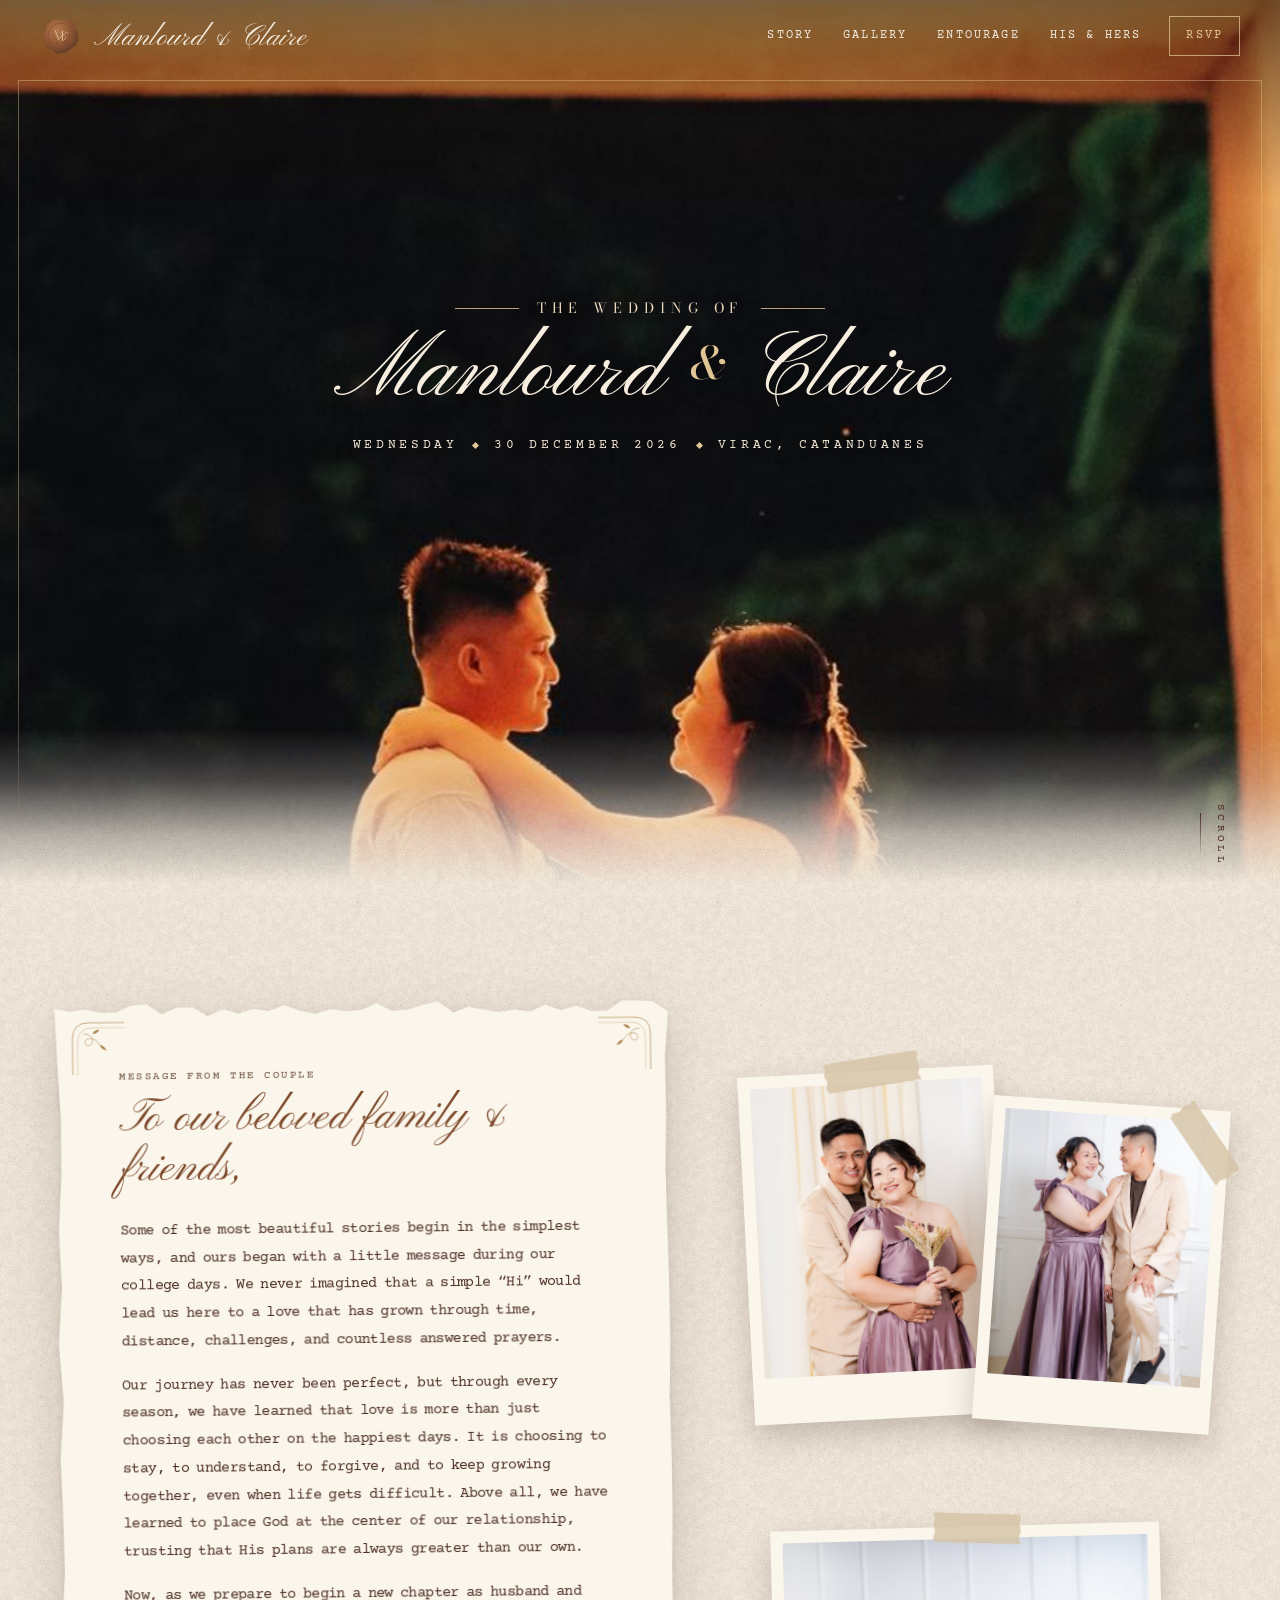
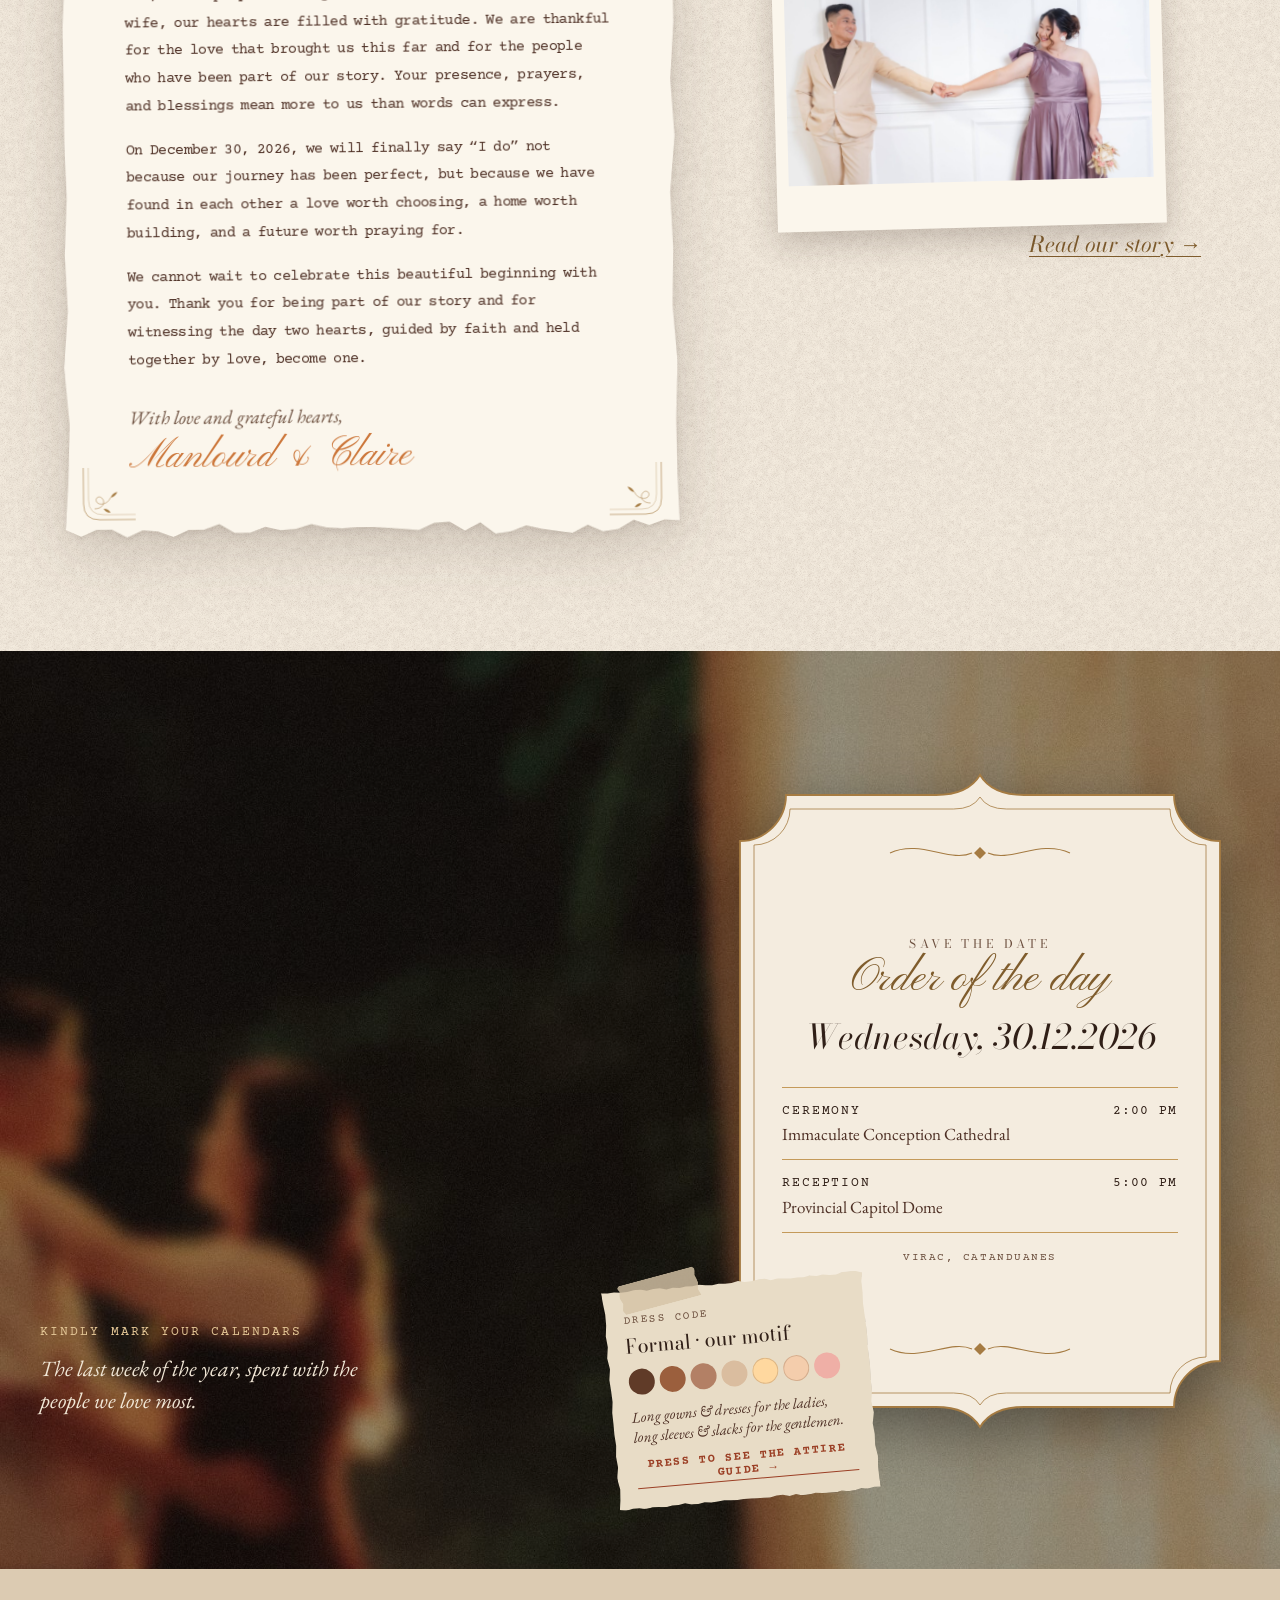
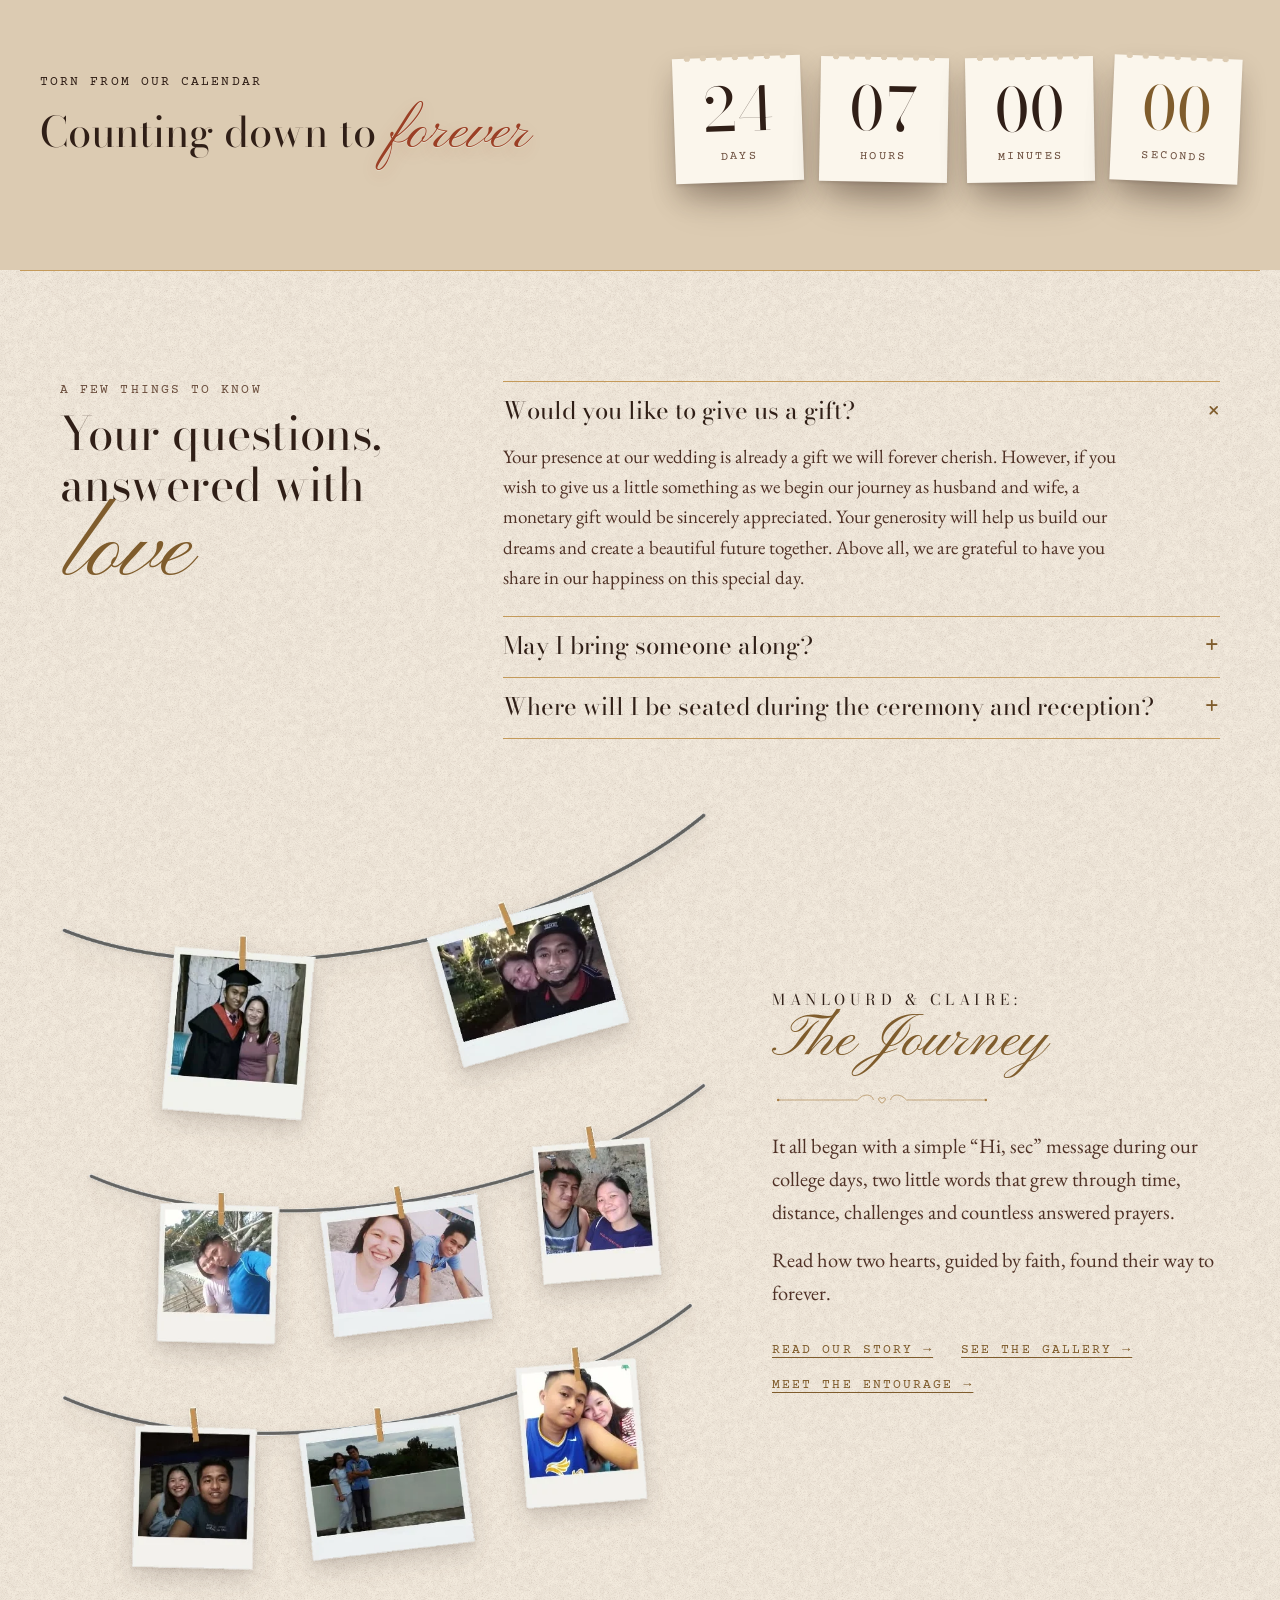
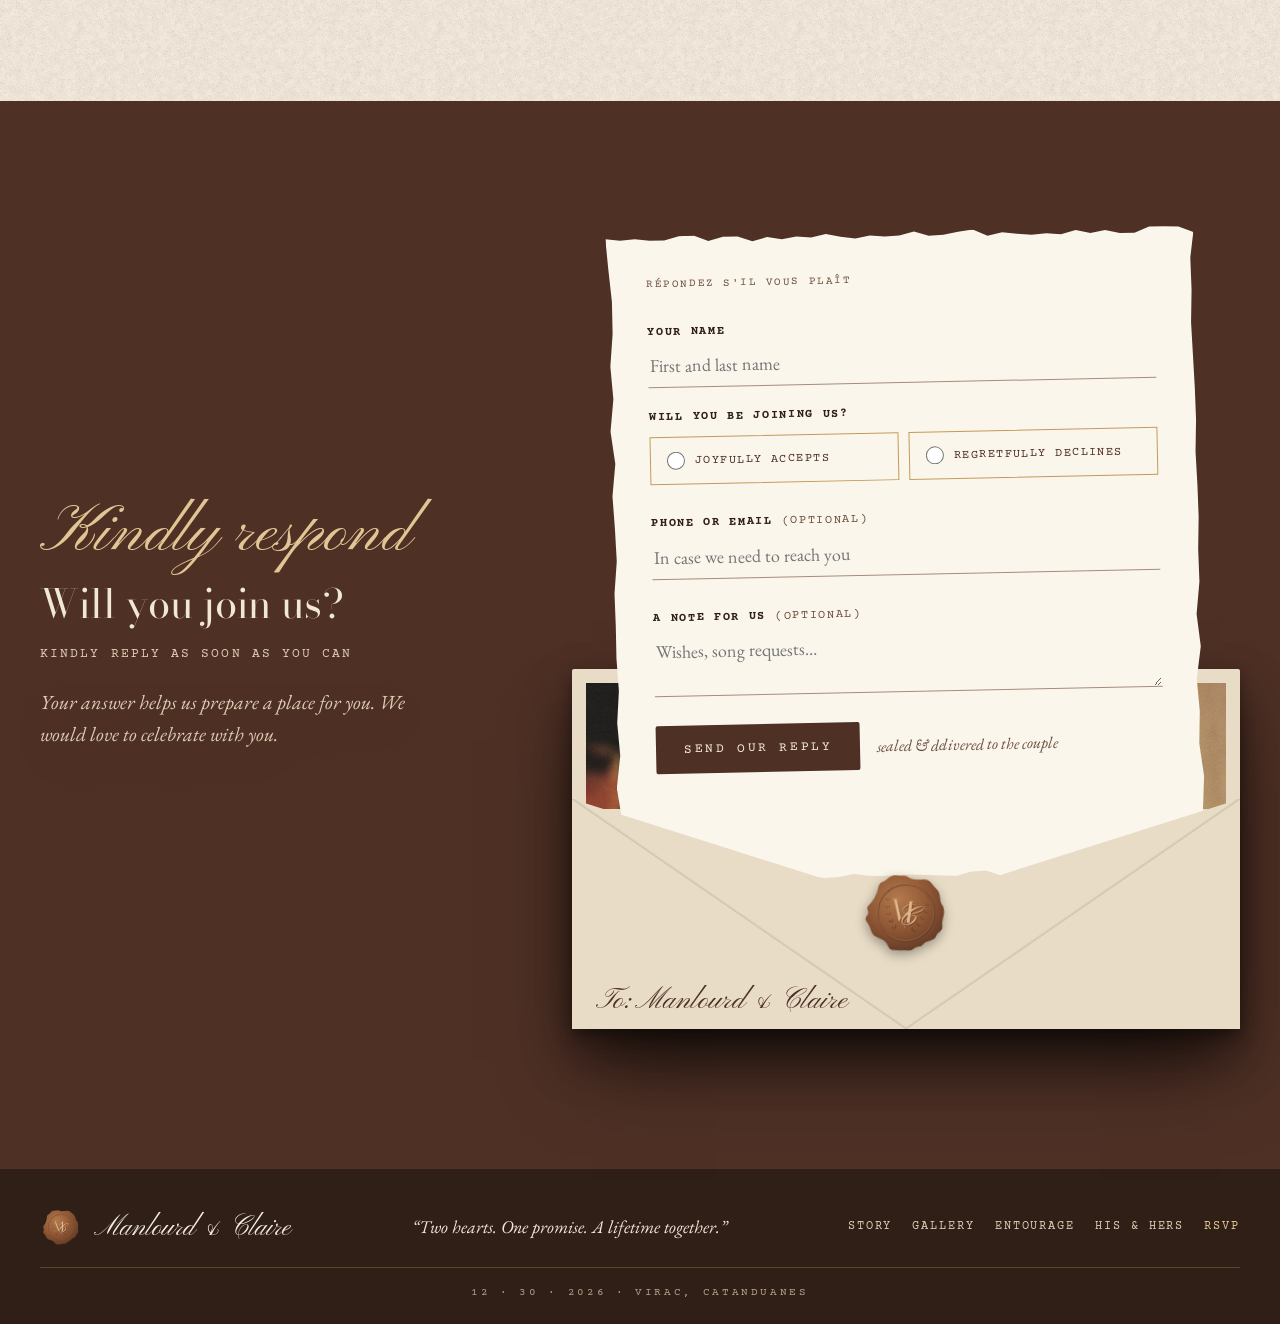
==== commit 6006664c: "nov 5 update" ====
--- a/index.html
+++ b/index.html
@@ -112,22 +112,18 @@
           <span class="tape" style="width: 80px; left: 18px; top: -12px; transform: rotate(-10deg);"></span>
           <div class="deckle">
             <p class="label-sm">DRESS CODE</p>
-            <p class="t">Entourage · formal</p>
-            <div class="swatches" role="img" aria-label="Entourage palette: shades of brown from espresso to antique gold">
-              <span style="background: #4E3025;"></span>
-              <span style="background: #7A5236;"></span>
-              <span style="background: #A36A42;"></span>
-              <span style="background: #C08E5B;"></span>
-              <span style="background: #B79F8B;"></span>
-              <span style="background: #C49A5A;"></span>
-            </div>
-            <p class="t" style="margin-top: 14px;">Guests · semi-formal</p>
-            <div class="swatches" role="img" aria-label="Guest palette: pastel yellow, pink, dusty rose and blush peach">
-              <span style="background: #FFF2B2; box-shadow: inset 0 0 0 1px #C9B98A;"></span>
-              <span style="background: #FFD6E0; box-shadow: inset 0 0 0 1px #D9AAB6;"></span>
-              <span style="background: #E8B4C4;"></span>
-              <span style="background: #FAD7C9; box-shadow: inset 0 0 0 1px #D9AE9C;"></span>
-            </div>
+            <p class="t">Formal · our motif</p>
+            <div class="swatches motif" role="img" aria-label="Wedding motif: espresso, cinnamon, mocha, sand, butter yellow, peach and blush">
+              <span style="background: #603B28;"></span>
+              <span style="background: #9B5F3D;"></span>
+              <span style="background: #B38065;"></span>
+              <span style="background: #DABD9F;"></span>
+              <span style="background: #FFD89F;"></span>
+              <span style="background: #F4CDAC;"></span>
+              <span style="background: #EFAFA6;"></span>
+            </div>
+            <p class="swatch-note">Long gowns &amp; dresses for the ladies, long sleeves &amp; slacks for the gentlemen.</p>
+            <button class="attire-open" type="button" data-attire-open aria-haspopup="dialog">Press to see the attire guide <span aria-hidden="true">→</span></button>
           </div>
         </div>
       </div>
@@ -174,26 +170,10 @@
 
   <!-- Journey teaser -->
   <section class="wrap collage-section" aria-labelledby="journey-title">
-    <div class="collage reveal">
-      <div class="block" aria-hidden="true"></div>
-      <figure class="a">
-        <img src="assets/img/journey5.jpg" alt="The lit doorway where their prenup photos were taken" loading="lazy" style="object-position: 50% 20%;">
-    
-      </figure>
-      <figure class="b snapshot">
-        <img src="assets/img/journey2.jpg" alt="The lit doorway where their prenup photos were taken" loading="lazy" style="object-position: 20% 20%;">
-      </figure>
-      <figure class="c">
-        <img src="assets/img/journey1.jpg" alt="The lit doorway where their prenup photos were taken" loading="lazy">
-      </figure>
-      <figure class="d">
-        <span class="tape" style="width: 70px; left: 30%; top: -12px;"></span>
-        <img src="assets/img/journey3.jpg" alt="The lit doorway where their prenup photos were taken" loading="lazy">
-      </figure>
-      <figure class="e">
-        <img src="assets/img/journey4.jpg" alt="The lit doorway where their prenup photos were taken" loading="lazy">
- 
-      </figure>
+    <div class="clothesline reveal" role="group" aria-label="Snapshots from our years together">
+      <img class="line l1" src="assets/img/hanging-1.webp" width="1013" height="489" loading="lazy" alt="Two polaroids pinned to a string: Manlourd's graduation with Claire beside him, and a night selfie of the two with Manlourd in his helmet">
+      <img class="line l2" src="assets/img/hanging-2.webp" width="1024" height="442" loading="lazy" alt="Three polaroids on a string: a selfie under the trees, Claire smiling with Manlourd behind her, and the two of them by the rocks">
+      <img class="line l3" src="assets/img/hanging-3.webp" width="1001" height="428" loading="lazy" alt="Three polaroids on a string: an evening selfie, the two standing on a rooftop, and Claire leaning on Manlourd's shoulder">
     </div>
     <div class="collage-text reveal">
       <p class="display" style="font-size: 15px; letter-spacing: .3em;">MANLOURD &amp; CLAIRE:</p>
@@ -282,6 +262,67 @@
 
 </main>
 
+<dialog class="attire" aria-labelledby="attire-title">
+  <div class="attire-sheet">
+    <button class="attire-close" type="button" data-attire-close aria-label="Close the attire guide">Close ✕</button>
+    <header class="attire-head">
+      <p class="label-sm">Dress code · December 30, 2026</p>
+      <h2 class="script" id="attire-title">Attire Guide</h2>
+      <p class="attire-sub">Our wedding motif</p>
+      <ul class="attire-palette" aria-label="Motif colours">
+          <li><span style="background: #603B28;"></span>Espresso</li>
+          <li><span style="background: #9B5F3D;"></span>Cinnamon</li>
+          <li><span style="background: #B38065;"></span>Mocha</li>
+          <li><span style="background: #DABD9F;"></span>Sand</li>
+          <li><span style="background: #FFD89F;"></span>Butter</li>
+          <li><span style="background: #F4CDAC;"></span>Peach</li>
+          <li><span style="background: #EFAFA6;"></span>Blush</li>
+      </ul>
+    </header>
+
+    <section class="attire-guests" aria-labelledby="attire-guests-title">
+      <h3 id="attire-guests-title">For our guests</h3>
+      <div class="attire-guests-row">
+        <p><span class="label-sm">Ladies</span>Long dresses</p>
+        <p><span class="label-sm">Gentlemen</span>Long-sleeved shirts with slacks</p>
+      </div>
+      <p class="attire-hint">Kindly follow our colour palette when choosing your attire.</p>
+    </section>
+
+    <section aria-labelledby="attire-ent-title">
+      <h3 class="attire-kicker" id="attire-ent-title">For the entourage</h3>
+      <ul class="attire-cards">
+        <li class="attire-card" style="--i: 0;">
+          <div class="attire-fig"><img src="assets/img/attire/principal.webp" alt="A woman in a dark brown off-shoulder gown beside a man in a brown suit and tie" loading="lazy"></div>
+          <h4 class="script">Principal Sponsors</h4>
+          <p><b>Ladies</b> · long gown</p><p><b>Gentlemen</b> · formal suit</p>
+        </li>
+        <li class="attire-card" style="--i: 1;">
+          <div class="attire-fig"><img src="assets/img/attire/secondary.webp" alt="A woman in a taupe gown with puff sleeves beside a man in a cream barong and dark brown slacks" loading="lazy"></div>
+          <h4 class="script">Secondary Sponsors</h4>
+          <p><b>Ladies</b> · taupe long gown</p><p><b>Gentlemen</b> · barong with dark brown slacks</p>
+        </li>
+        <li class="attire-card" style="--i: 2;">
+          <div class="attire-fig"><img src="assets/img/attire/bridesmaids.webp" alt="Two bridesmaids holding white bouquets, one in a dark brown gown and one in champagne" loading="lazy"></div>
+          <h4 class="script">Bridesmaids</h4>
+          <p>Long gown in <b>dark brown</b> or <b>champagne</b></p>
+        </li>
+        <li class="attire-card" style="--i: 3;">
+          <div class="attire-fig"><img src="assets/img/attire/groomsmen.webp" alt="A man in a cream barong, black slacks and black shoes" loading="lazy"></div>
+          <h4 class="script">Groomsmen</h4>
+          <p>Barong, <b>black</b> slacks</p><p>and black shoes</p>
+        </li>
+        <li class="attire-card" style="--i: 4;">
+          <div class="attire-fig"><img src="assets/img/attire/bearers.webp" alt="Two girls holding flower baskets, one in a mauve gown and one in nude" loading="lazy"></div>
+          <h4 class="script">Bearers</h4>
+          <p>Long gown in <b>mauve</b> or <b>nude</b></p>
+        </li>
+      </ul>
+    </section>
+    <p class="attire-foot">Unsure about an outfit? Message Manlourd or Claire, we're happy to help.</p>
+  </div>
+</dialog>
+
 <footer class="site-footer">
   <div class="foot">
     <a class="mark" href="index.html" aria-label="Manlourd and Claire, home"><img src="assets/img/wax-seal.svg" alt="" width="260" height="260" loading="lazy"><span class="script">Manlourd &amp; Claire</span></a>
--- a/assets/css/style.css
+++ b/assets/css/style.css
@@ -788,7 +788,7 @@
 .story-body p { font-size: 19px; line-height: 1.7; color: var(--espresso); }
 .story-body p + p { margin-top: 16px; }
 .hi-sec { margin: 26px 0 22px; padding: 0; text-align: center; }
-.hi-sec p { font-family: var(--font-script); font-size: clamp(56px, 6vw, 80px); line-height: 1.1; color: #9B3F25; }
+.story-body .hi-sec p { font-family: var(--font-script); font-size: clamp(56px, 6vw, 80px); line-height: 1.1; color: #9B3F25; }
 .story-close { max-width: 820px; padding-top: 64px; padding-bottom: 90px; }
 .story-close blockquote p { font-family: var(--font-display); font-style: italic; font-size: clamp(24px, 2.8vw, 32px); line-height: 1.4; color: var(--espresso); text-wrap: balance; }
 .story-final { margin: 28px auto 0; text-align: center; }
@@ -846,3 +846,84 @@
   .hero > picture img, .hero-copy > *, .ent-hero-copy > *, .page-head > *, .hero .scroll-cue, .hero-mat { animation: none; }
   ::view-transition-old(root), ::view-transition-new(root) { animation: none; }
 }
+
+/* ---------- Journey teaser: hanging polaroids ---------- */
+.clothesline { flex: 1 1 560px; min-width: 0; display: flex; flex-direction: column; }
+.clothesline .line { display: block; width: 100%; height: auto; transform-origin: 50% 8%;
+  filter: drop-shadow(0 10px 12px rgba(48,31,23,.16)) drop-shadow(0 2px 2px rgba(48,31,23,.10)); }
+.clothesline .l2 { width: 96%; margin: -7% 0 0 4%; }
+.clothesline .l3 { width: 98%; margin-top: -7%; }
+@keyframes sway { from { rotate: -.5deg; } to { rotate: .5deg; } }
+.clothesline .l1 { animation: sway 7s ease-in-out infinite alternate; }
+.clothesline .l2 { animation: sway 8.5s ease-in-out -3s infinite alternate; }
+.clothesline .l3 { animation: sway 6.5s ease-in-out -1.5s infinite alternate; }
+@media (prefers-reduced-motion: reduce) { .clothesline .line { animation: none; } }
+
+/* ---------- Dress code note + attire guide ---------- */
+.swatches.motif { gap: 5px; }
+.swatches.motif span { width: 26px; height: 26px; }
+.swatches.motif span:nth-child(5), .swatches.motif span:nth-child(6) { box-shadow: inset 0 0 0 1px rgba(122,82,54,.25); }
+.swatch-note { margin-top: 12px; font-size: 15px; line-height: 1.35; font-style: italic; color: var(--espresso); }
+.attire-open { margin-top: 12px; padding: 0 0 2px; border: 0; border-bottom: 1px solid currentColor; background: none; cursor: pointer;
+  font-family: var(--font-detail); font-size: 12px; font-weight: 700; letter-spacing: .14em; text-transform: uppercase; color: #9B3F25; }
+.attire-open:hover, .attire-open:focus-visible { color: var(--dark-chocolate); }
+.attire-open span { display: inline-block; transition: translate .3s ease; }
+.attire-open:hover span { translate: 4px 0; }
+
+html:has(dialog.attire[open]) { overflow: hidden; }
+.attire { border: 0; padding: 0; background: transparent; width: min(1120px, calc(100vw - 32px)); max-width: none; max-height: calc(100dvh - 32px); margin: auto; overflow: visible; }
+.attire::backdrop { background: rgba(36,24,18,.78); backdrop-filter: blur(3px); }
+.attire[open] { animation: attire-in .5s cubic-bezier(.2,.65,.25,1) both; }
+.attire[open]::backdrop { animation: vt-in .4s ease both; }
+@keyframes attire-in { from { opacity: 0; translate: 0 24px; scale: .98; } to { opacity: 1; translate: 0 0; scale: 1; } }
+.attire-sheet { position: relative; max-height: calc(100dvh - 32px); overflow-y: auto; overscroll-behavior: contain;
+  background: var(--paper-light) url("../img/paper-grain.png"); padding: clamp(40px, 5vw, 64px) clamp(20px, 4vw, 56px) 40px; color: var(--dark-chocolate);
+  box-shadow: 0 30px 60px rgba(0,0,0,.4); }
+.attire-close { position: sticky; top: 0; float: right; margin: -24px -18px 0 0; z-index: 2; padding: 8px 14px; border: 1px solid var(--gold); background: var(--paper-light);
+  font-family: var(--font-detail); font-size: 12px; letter-spacing: .14em; text-transform: uppercase; color: var(--dark-chocolate); cursor: pointer; }
+.attire-close:hover { background: var(--dark-chocolate); color: var(--paper-light); }
+.attire-head { text-align: center; }
+.attire .label-sm { text-transform: uppercase; }
+.attire-head h2 { font-size: clamp(56px, 7vw, 88px); line-height: 1.05; color: var(--gold-text); margin-top: 4px; }
+.attire-sub { font-family: var(--font-display); font-style: italic; font-size: 22px; color: var(--espresso); }
+.attire-palette { list-style: none; padding: 0; margin: 20px auto 0; display: flex; flex-wrap: wrap; justify-content: center; gap: 14px 18px; }
+.attire-palette li { display: flex; flex-direction: column; align-items: center; gap: 8px; font-family: var(--font-detail); font-size: 11px; letter-spacing: .14em; text-transform: uppercase; color: var(--ink-muted); }
+.attire-palette span { width: 52px; height: 52px; border-radius: 999px; box-shadow: inset 0 0 0 1px rgba(122,82,54,.18), 0 3px 8px rgba(48,31,23,.12); }
+.attire-guests { margin: 40px auto 0; max-width: 760px; padding: 24px 28px; text-align: center; border: 1px solid var(--gold); background: rgba(196,154,90,.08); }
+.attire-guests h3 { font-family: var(--font-display); font-size: 26px; font-weight: 500; }
+.attire-guests-row { margin-top: 14px; display: flex; flex-wrap: wrap; justify-content: center; gap: 12px 48px; }
+.attire-guests-row p { font-family: var(--font-display); font-size: 20px; }
+.attire-guests-row .label-sm { display: block; margin-bottom: 2px; color: #9B3F25; }
+.attire-hint { margin-top: 14px; font-style: italic; color: var(--ink-muted); }
+.attire-kicker { margin-top: 48px; text-align: center; font-family: var(--font-detail); font-size: 13px; font-weight: 400; letter-spacing: .3em; text-transform: uppercase; color: var(--gold-text); }
+.attire-cards { list-style: none; padding: 0; margin: 24px 0 0; display: grid; grid-template-columns: 1fr 1fr 1.3fr .8fr 1.15fr; gap: 20px; }
+.attire-card { text-align: center; }
+.attire-fig { height: 300px; display: flex; align-items: flex-end; justify-content: center; padding-bottom: 8px; border-bottom: 1px solid rgba(196,154,90,.6); }
+.attire-fig img { max-height: 100%; width: auto; max-width: 100%; object-fit: contain; }
+.attire-card h4 { margin: 12px 0 6px; font-size: 32px; font-weight: 400; line-height: 1.1; color: var(--gold-text); }
+.attire-card p { margin-top: 4px; font-size: 16px; line-height: 1.35; color: var(--espresso); }
+.attire-card b { font-weight: 600; }
+.attire[open] .attire-card { animation: settle .8s cubic-bezier(.2,.65,.25,1) both; animation-delay: calc(.15s + var(--i) * .08s); }
+.attire-foot { margin-top: 36px; text-align: center; font-style: italic; color: var(--ink-muted); }
+@media (max-width: 900px) {
+  .attire-cards { grid-template-columns: repeat(2, 1fr); gap: 28px 16px; }
+  .attire-card:last-child { grid-column: 1 / -1; }
+  .attire-fig { height: 240px; }
+}
+@media (max-width: 760px) {
+  .attire { width: 100vw; max-height: 100dvh; margin: 0; height: 100dvh; }
+  .attire-sheet { max-height: 100dvh; height: 100dvh; }
+  .attire-palette span { width: 40px; height: 40px; }
+  .attire-guests-row p { font-size: 18px; }
+  .attire-close { margin: -28px -6px 0 0; width: 40px; height: 40px; padding: 0; font-size: 0; border-radius: 999px; box-shadow: 0 2px 8px rgba(48,31,23,.2); }
+  .attire-close::before { content: "✕"; font-size: 16px; }
+  .cartouche-wrap { margin-bottom: 330px; }
+  .swatch-card { bottom: -320px; }
+}
+@media (prefers-reduced-motion: reduce) {
+  .attire[open], .attire[open]::backdrop, .attire[open] .attire-card { animation: none; }
+}
+
+/* tighter gap between the FAQs and the hanging polaroids */
+.faq { padding-bottom: clamp(48px, 6vw, 72px); }
+.faq + .collage-section { padding-top: 0; }
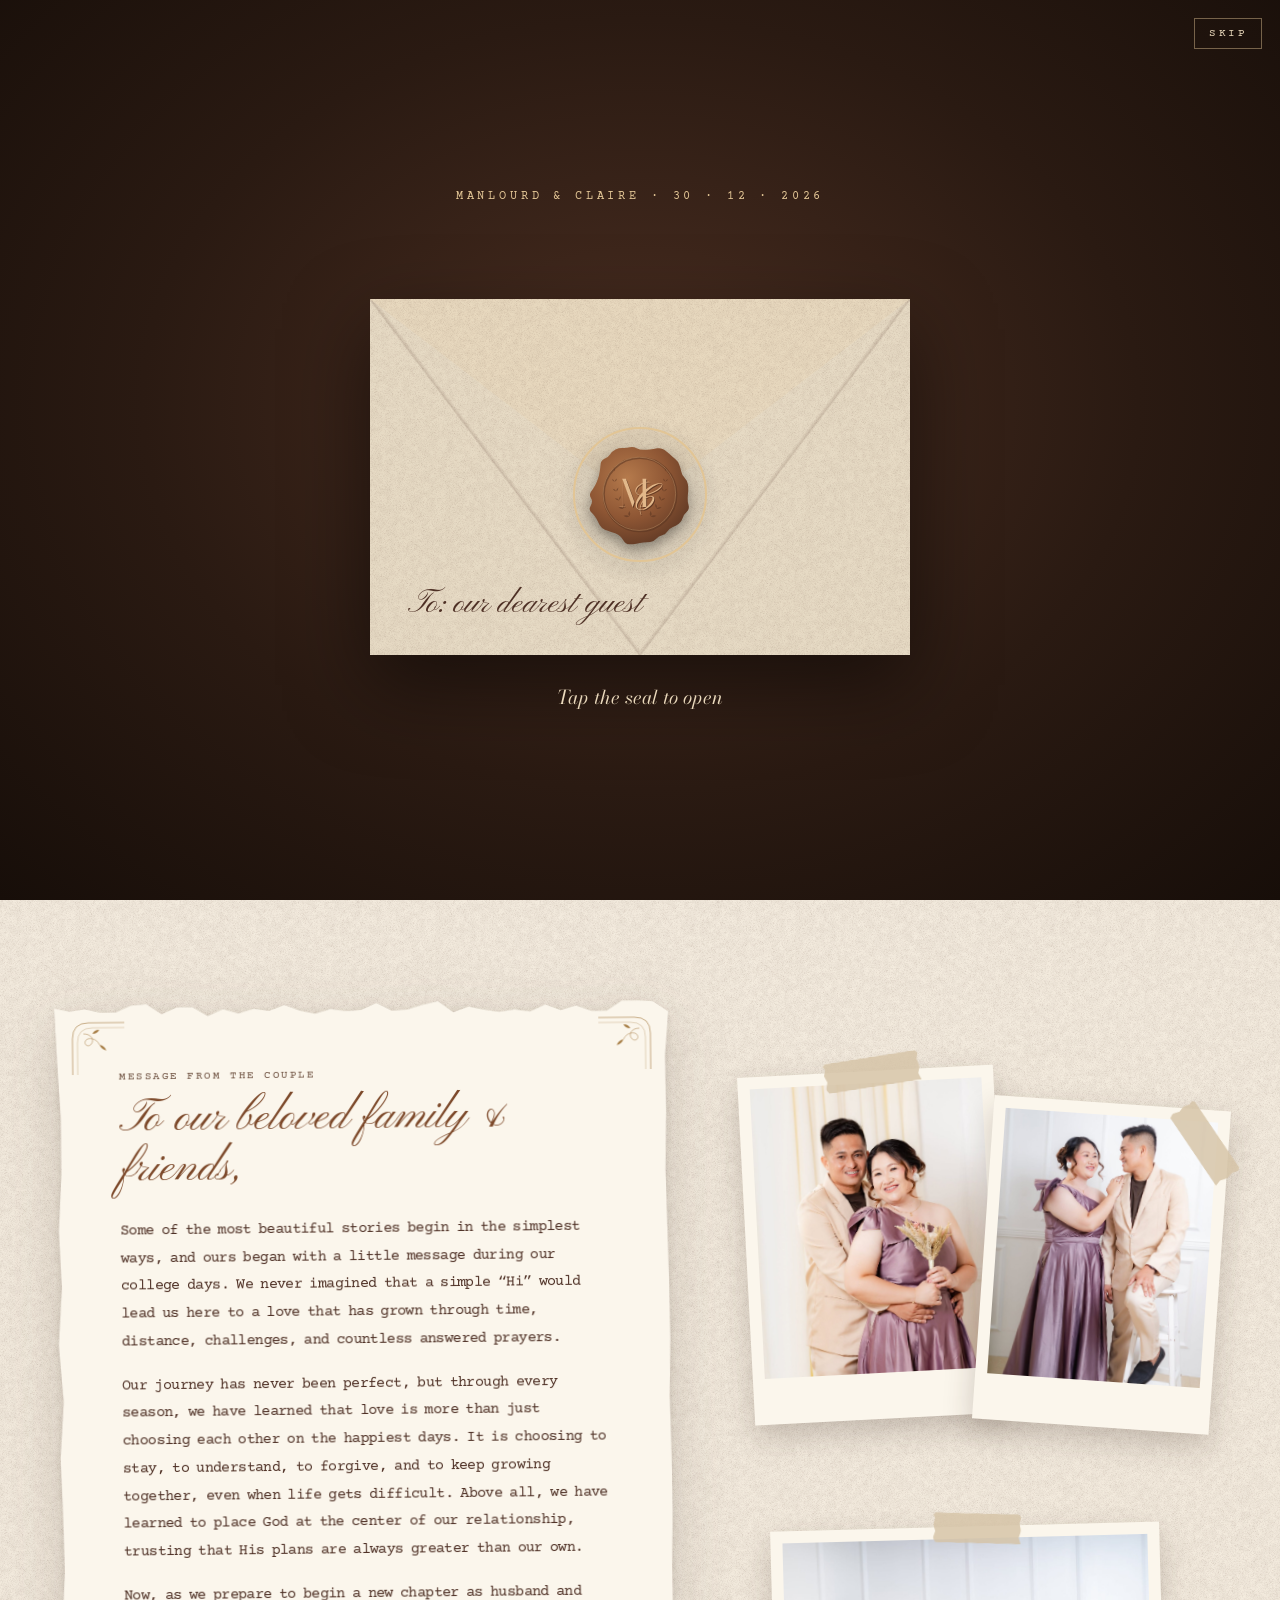
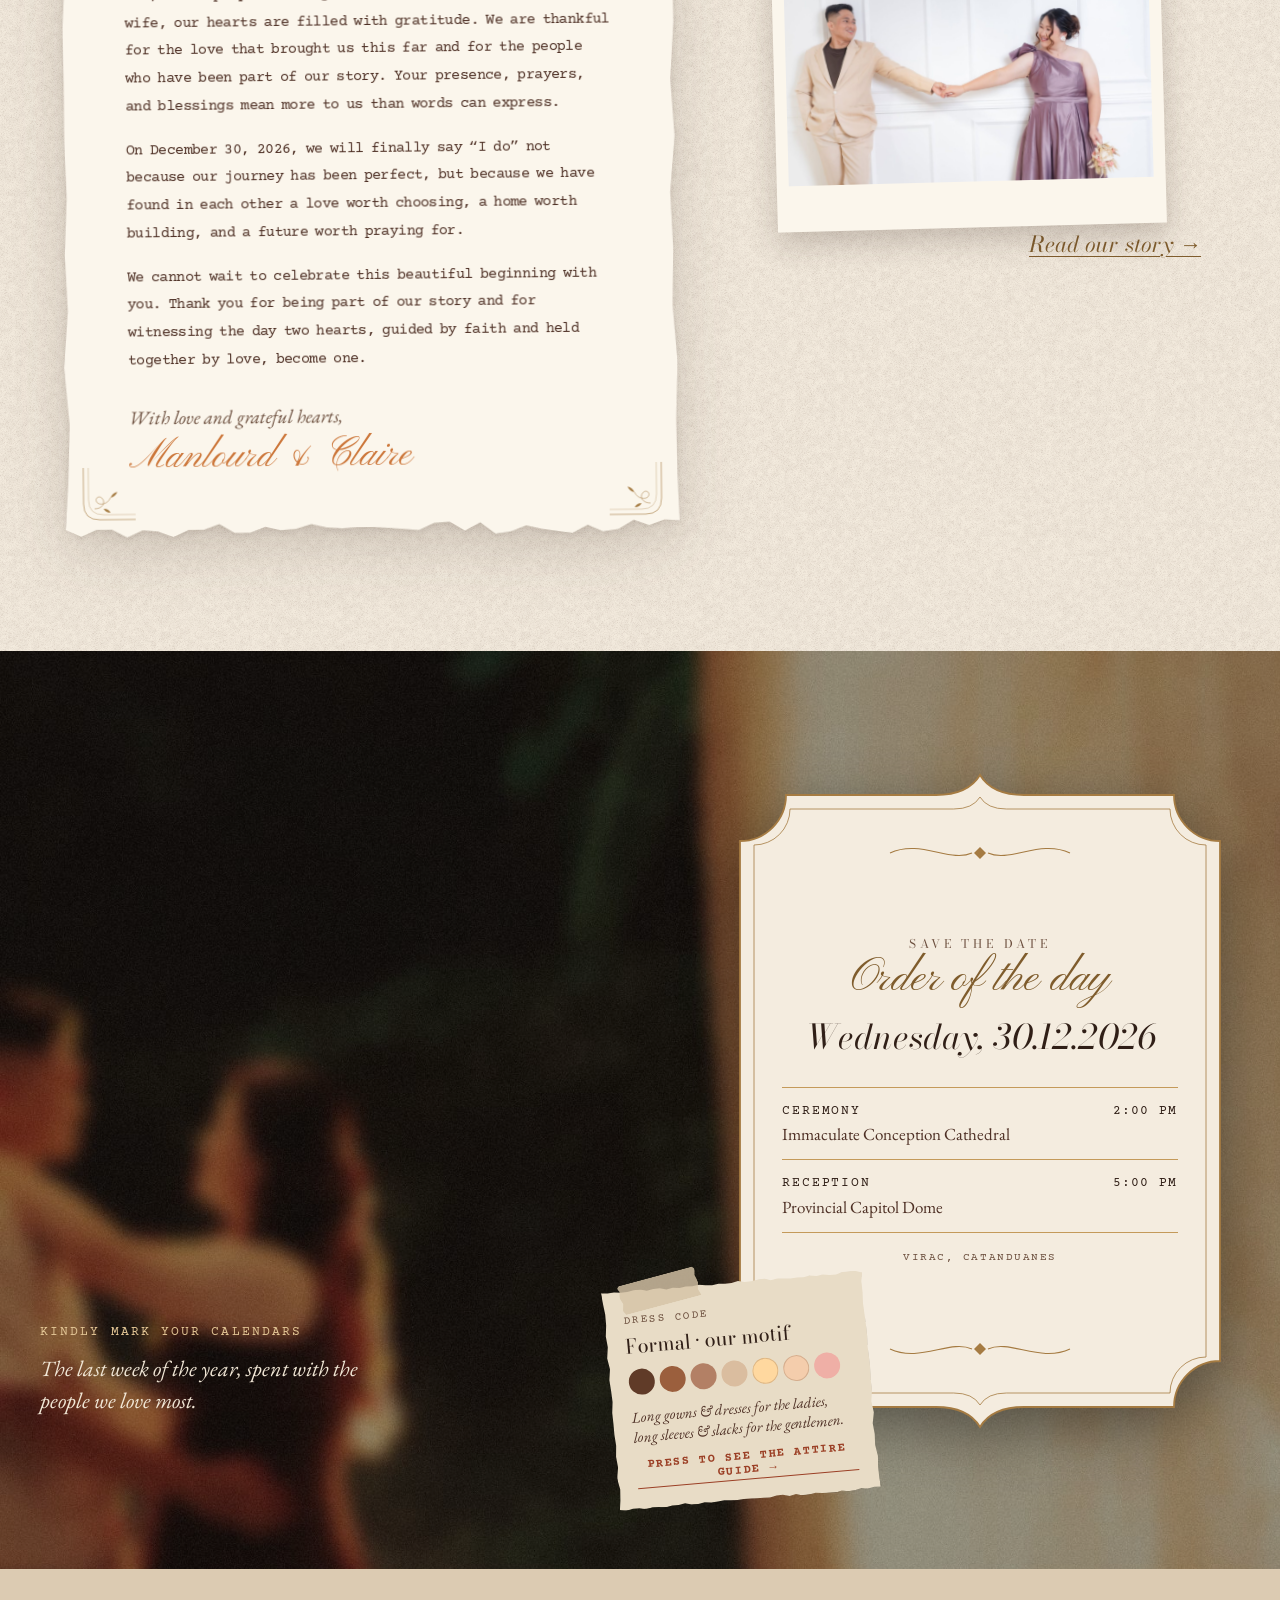
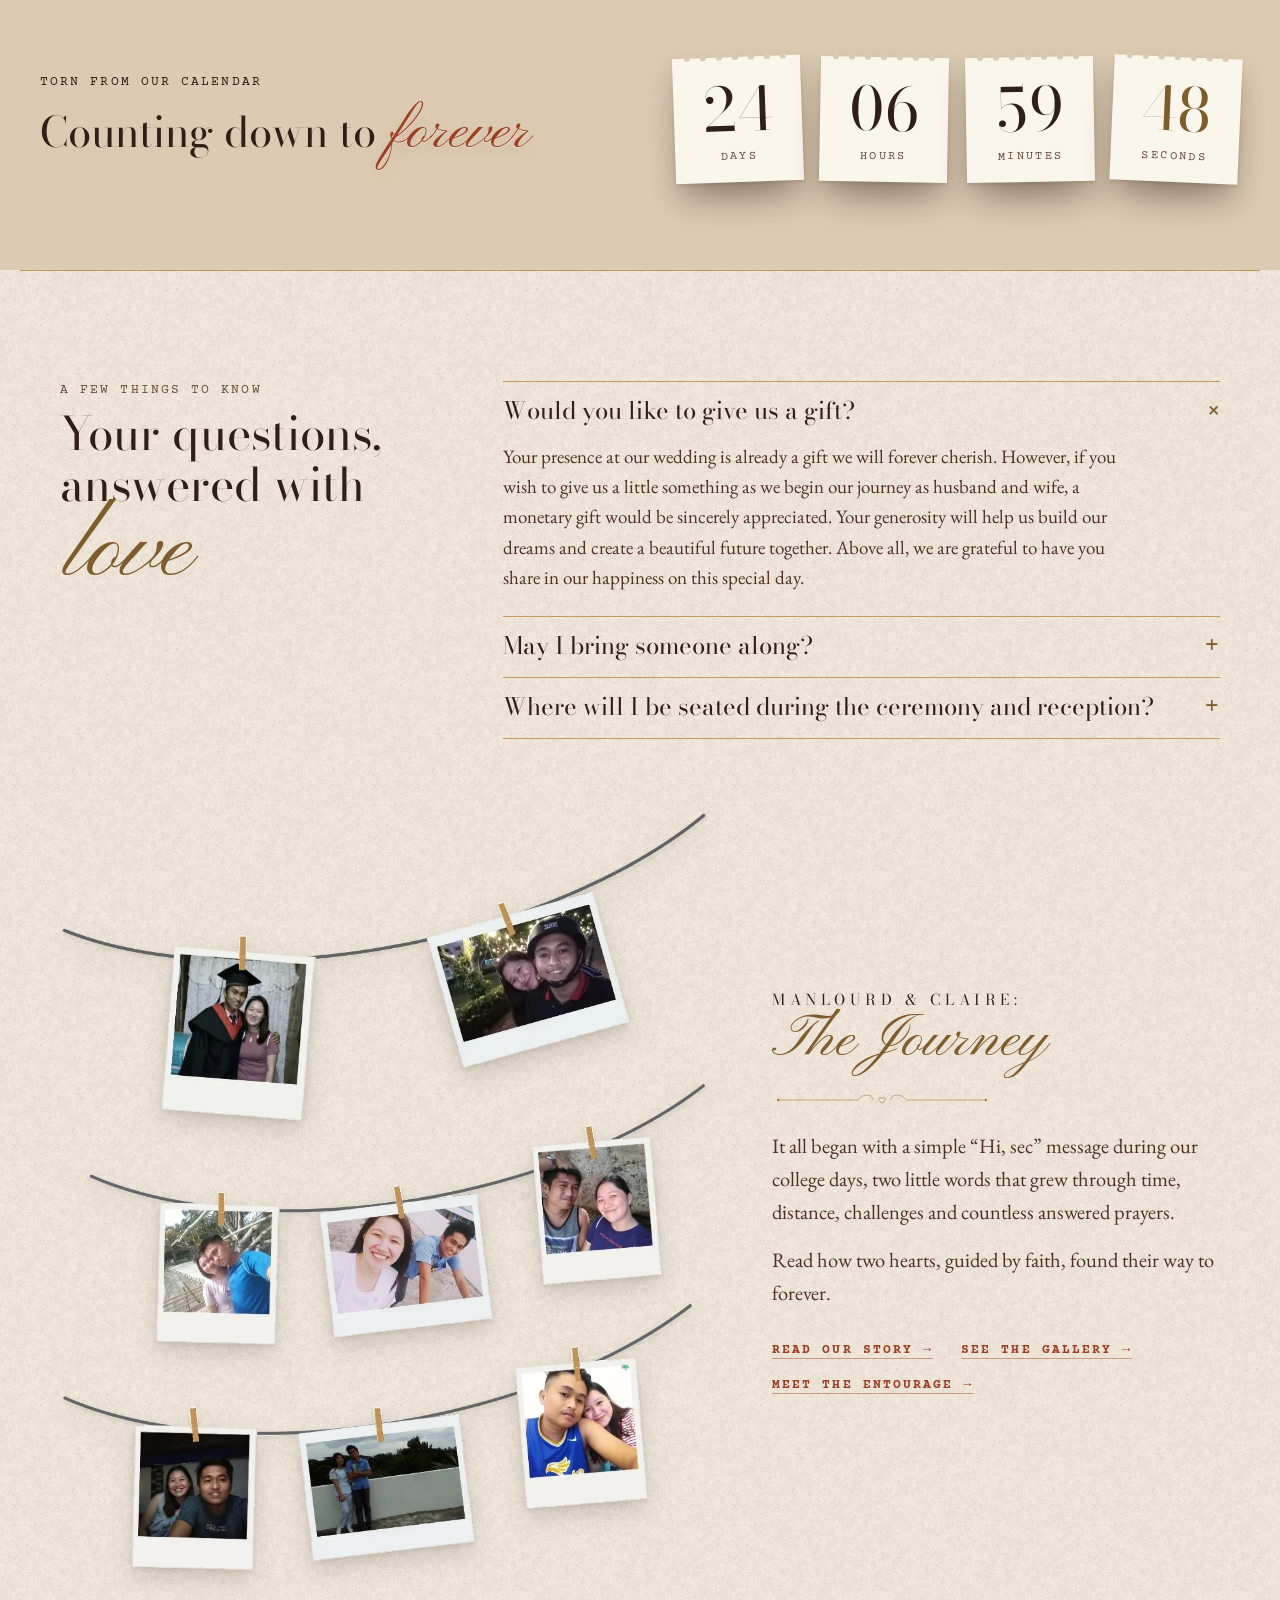
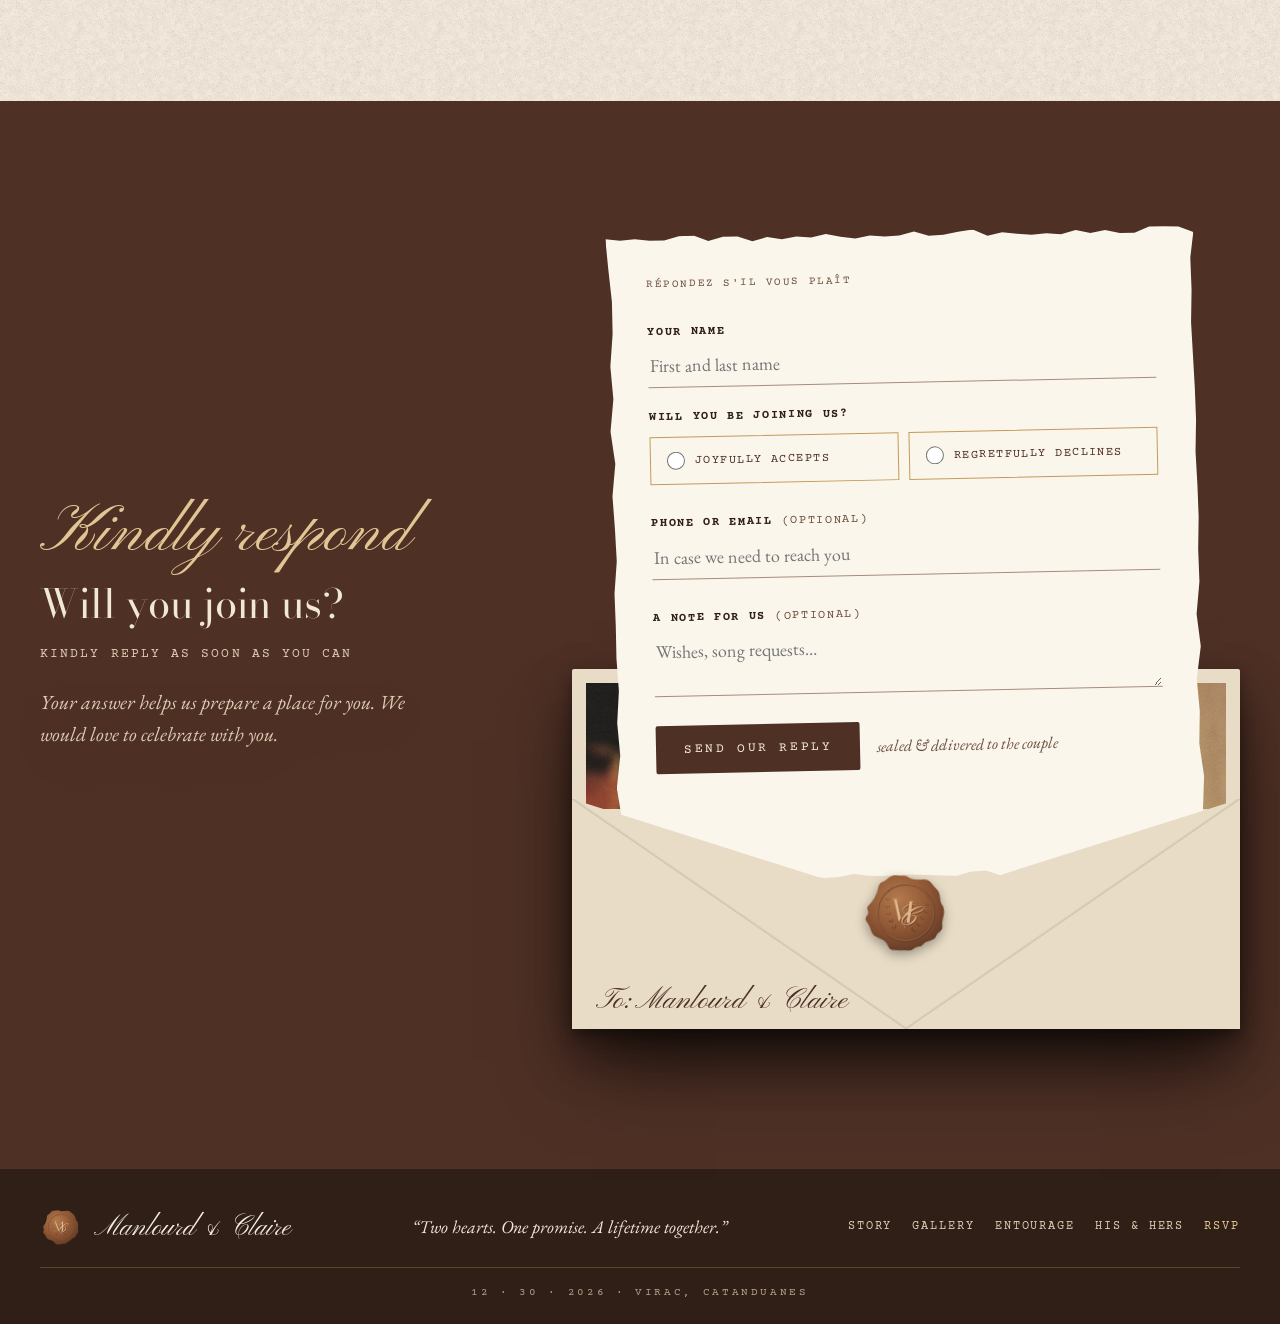
==== commit 297a9d24: "add music" ====
--- a/index.html
+++ b/index.html
@@ -13,9 +13,40 @@
   <link rel="preconnect" href="https://fonts.googleapis.com">
   <link rel="preconnect" href="https://fonts.gstatic.com" crossorigin>
   <link href="https://fonts.googleapis.com/css2?family=Bodoni+Moda:ital,opsz,wght@0,6..96,400..600;1,6..96,400&family=Courier+Prime:wght@400;700&family=EB+Garamond:ital,wght@0,400;0,500;1,400&family=Pinyon+Script&display=swap" rel="stylesheet">
+  <script>
+    /* Show the opening envelope on the first visit of this browser session (not for links to a section like #rsvp). */
+    (function () {
+      var d = document.documentElement, seen = null;
+      try { seen = sessionStorage.getItem("mc-opened"); } catch (e) {}
+      if (!seen && !location.hash) {
+        d.classList.add("has-opener");
+        setTimeout(function () { if (!window.__openerReady) d.classList.remove("has-opener"); }, 8000);
+      }
+    })();
+  </script>
   <link rel="stylesheet" href="assets/css/style.css">
 </head>
 <body>
+<!-- Opening envelope (first visit only; see assets/js/music.js) -->
+<div id="opener" class="opener" role="dialog" aria-modal="true" aria-label="Wedding invitation">
+  <button class="opener-skip" type="button">Skip</button>
+  <p class="opener-kicker">Manlourd &amp; Claire <span aria-hidden="true">·</span> 30 · 12 · 2026</p>
+  <div class="env">
+    <div class="env-back" aria-hidden="true"></div>
+    <div class="env-card" aria-hidden="true">
+      <picture>
+        <source media="(max-width: 760px)" srcset="assets/img/hero-portal-tall.jpg">
+        <img src="assets/img/hero-portal.jpg" alt="">
+      </picture>
+      <span class="env-mono">M <i>&amp;</i> C</span>
+    </div>
+    <div class="env-front"><p class="env-to">To: <span class="env-name">our dearest guest</span></p></div>
+    <div class="env-flap" aria-hidden="true"><span class="flap-out"></span><span class="flap-in"></span></div>
+    <button class="env-seal" type="button" aria-label="Open the invitation"><img src="assets/img/wax-seal.svg" alt=""></button>
+  </div>
+  <p class="opener-hint">Tap the seal to open</p>
+</div>
+
 <a class="skip" href="#main">Skip to content</a>
 
 <header class="site-header over-hero">
@@ -337,5 +368,6 @@
 <script src="assets/js/content.js"></script>
 <script src="assets/js/main.js"></script>
 <script src="assets/js/motion.js"></script>
+<script src="assets/js/music.js"></script>
 </body>
 </html>
--- a/assets/css/style.css
+++ b/assets/css/style.css
@@ -292,7 +292,8 @@
 .collage-text { flex: 1 1 360px; min-width: 0; }
 .collage-text .script { font-size: clamp(48px, 5vw, 60px); color: var(--gold-text); margin-top: -4px; }
 .link-row { display: flex; flex-wrap: wrap; gap: 14px 28px; margin-top: 30px; }
-.link-row a { font-family: var(--font-detail); font-size: 13px; letter-spacing: .16em; text-transform: uppercase; }
+.link-row a { font-family: var(--font-detail); font-size: 13px; font-weight: 700; letter-spacing: .16em; text-transform: uppercase; color: #9B3F25; text-decoration-color: rgba(155,63,37,.45); text-underline-offset: 5px; }
+.link-row a:hover, .link-row a:focus-visible { color: var(--dark-chocolate); text-decoration-color: currentColor; }
 @media (max-width: 760px) {
   .collage { height: 520px; }
   .collage .a img { height: 280px; }
@@ -926,4 +927,101 @@
 
 /* tighter gap between the FAQs and the hanging polaroids */
 .faq { padding-bottom: clamp(48px, 6vw, 72px); }
-.faq + .collage-section { padding-top: 0; }+.faq + .collage-section { padding-top: 0; }
+/* ---------- Opening envelope (home page, first visit) ---------- */
+.opener { display: none; }
+.has-opener { overflow: hidden; }
+.has-opener .opener { display: flex; }
+.opener { position: fixed; inset: 0; z-index: 1000; flex-direction: column; align-items: center; justify-content: center; gap: 28px;
+  padding: 24px; color: #F1E7D6; overflow: hidden;
+  background: radial-gradient(ellipse at 50% 45%, #4A2E21 0%, #2A1A12 55%, #170E09 100%); transition: opacity .8s ease, visibility 0s .8s; }
+.opener::before { content: ""; position: absolute; inset: 0; background: url("../img/paper-grain.png"); opacity: .12; mix-blend-mode: overlay; pointer-events: none; }
+.opener.is-gone { opacity: 0; visibility: hidden; pointer-events: none; }
+.opener.is-skipping { transition-duration: .45s, 0s; transition-delay: 0s, .45s; }
+.opener-skip { position: absolute; top: 18px; right: 18px; z-index: 6; padding: 8px 14px; border: 1px solid rgba(226,197,149,.45); background: transparent; color: #EAD9BC; cursor: pointer;
+  font-family: var(--font-detail); font-size: 11px; letter-spacing: .22em; text-transform: uppercase; }
+.opener-skip:hover, .opener-skip:focus-visible { background: rgba(226,197,149,.15); }
+.opener-kicker { position: relative; font-family: var(--font-detail); font-size: 12px; letter-spacing: .32em; text-transform: uppercase; color: var(--gold-light); text-align: center; }
+.opener-hint { position: relative; font-family: var(--font-display); font-style: italic; font-size: 19px; color: #EAD9BC; animation: hint 2.6s ease-in-out infinite; }
+@keyframes hint { 0%, 100% { opacity: .45; } 50% { opacity: 1; } }
+
+.env { --w: min(540px, 86vw); position: relative; width: var(--w); height: calc(var(--w) * .66); margin-top: calc(var(--w) * .12);
+  filter: drop-shadow(0 30px 40px rgba(0,0,0,.5)); }
+.env > * { position: absolute; }
+.env-back { inset: 0; background: #C9AE8A; border-radius: 3px; box-shadow: inset 0 0 40px rgba(78,48,37,.35); }
+.env-card { z-index: 2; left: 5%; right: 5%; top: 5%; height: 88%; background: var(--paper-light); padding: 8px; overflow: hidden;
+  box-shadow: 0 2px 6px rgba(0,0,0,.25); }
+.env-card picture, .env-card img { display: block; width: 100%; height: 100%; }
+.env-card img { object-fit: cover; object-position: center 62%; }
+.env-mono { position: absolute; left: 0; right: 0; top: 18%; text-align: center; font-family: var(--font-script); font-size: calc(var(--w) * .1); color: #F7EEDF;
+  text-shadow: 0 2px 14px rgba(0,0,0,.6); transition: opacity .4s ease; }
+.env-mono i { font-family: var(--font-display); font-size: .6em; color: var(--gold-light); }
+.env-front { z-index: 3; inset: 0; background: var(--warm-beige) url("../img/paper-grain.png");
+  clip-path: polygon(0 0, 50% 54%, 100% 0, 100% 100%, 0 100%); display: flex; align-items: flex-end; padding: 0 0 6% 7%; }
+.env-front::before { content: ""; position: absolute; inset: 0; pointer-events: none;
+  background: linear-gradient(to top right, transparent 49.6%, rgba(78,48,37,.16) 50%, transparent 50.8%) left / 50% 100% no-repeat,
+              linear-gradient(to top left, transparent 49.6%, rgba(78,48,37,.16) 50%, transparent 50.8%) right / 50% 100% no-repeat; }
+.env-to { position: relative; font-family: var(--font-script); font-size: calc(var(--w) * .062); line-height: 1.1; color: var(--espresso); }
+.env-flap { z-index: 4; left: 0; right: 0; top: 0; height: 58%; transform-origin: 50% 0; transform-style: preserve-3d;
+  transform: perspective(1200px) rotateX(0deg); }
+.env-flap > span { position: absolute; inset: 0; clip-path: polygon(0 0, 100% 0, 50% 100%); backface-visibility: hidden; }
+.flap-out { background: #E9DAC0 url("../img/paper-grain.png"); box-shadow: inset 0 -30px 40px -30px rgba(78,48,37,.25); }
+.flap-in { clip-path: polygon(50% 0, 100% 100%, 0 100%) !important; background: url("../img/glow.jpg") 30% 40% / cover; transform: rotateX(180deg); filter: saturate(.9) brightness(.9); }
+.env-seal { z-index: 5; left: calc(50% - var(--w) * .11); top: calc(58% - var(--w) * .13); width: calc(var(--w) * .22); aspect-ratio: 1; padding: 0; border: 0; background: none; cursor: pointer;
+  border-radius: 50%; filter: drop-shadow(0 6px 8px rgba(0,0,0,.45)); animation: seal-breathe 2.6s ease-in-out infinite; }
+.env-seal img { width: 100%; height: 100%; }
+.env-seal:hover { animation-play-state: paused; scale: 1.06; }
+.env-seal:focus-visible { outline: 2px solid var(--gold-light); outline-offset: 6px; }
+@keyframes seal-breathe { 0%, 100% { scale: 1; filter: drop-shadow(0 6px 8px rgba(0,0,0,.45)); } 50% { scale: 1.04; filter: drop-shadow(0 6px 8px rgba(0,0,0,.45)) drop-shadow(0 0 18px rgba(226,197,149,.35)); } }
+
+/* 1 — seal lifts away, flap opens */
+.is-opening .env-seal { animation: seal-off .55s cubic-bezier(.4,0,.2,1) forwards; pointer-events: none; }
+@keyframes seal-off { to { opacity: 0; translate: 0 -30px; rotate: -18deg; scale: 1.2; } }
+.is-opening .env-flap { animation: flap-open .8s cubic-bezier(.45,.05,.3,1) .25s forwards; }
+@keyframes flap-open { 0% { transform: perspective(1200px) rotateX(0deg); z-index: 4; } 50% { z-index: 4; } 51% { z-index: 1; } 100% { transform: perspective(1200px) rotateX(180deg); z-index: 1; } }
+.is-opening .opener-hint, .is-opening .opener-skip, .is-opening .opener-kicker { opacity: 0; transition: opacity .4s ease; }
+/* 2 — card slides up out of the envelope */
+.env-card { transition: translate .95s cubic-bezier(.3,.7,.2,1); }
+.is-rising .env > .env-card { translate: 0 -64%; }
+/* 3 — card grows into the hero while the envelope drops away */
+.env-card.is-free { position: fixed; z-index: 10; margin: 0; translate: none;
+  transition: top .9s cubic-bezier(.65,0,.25,1), left .9s cubic-bezier(.65,0,.25,1), width .9s cubic-bezier(.65,0,.25,1), height .9s cubic-bezier(.65,0,.25,1), padding .9s ease; }
+.is-expanding .env-card.is-free { padding: 0; box-shadow: none; }
+.is-expanding .env-mono { opacity: 0; }
+.is-expanding .env, .is-expanding .opener-kicker { translate: 0 40vh; opacity: 0; transition: translate .9s cubic-bezier(.5,0,.75,0), opacity .7s ease; }
+
+/* the real hero waits underneath, then its words settle in as the envelope fades */
+.has-opener .hero > picture img, .opener-done .hero > picture img { animation: none; }
+.has-opener .hero-copy > *, .has-opener .hero .scroll-cue, .has-opener .hero-mat, .has-opener .site-header { animation-play-state: paused; }
+.has-opener .site-header { opacity: 0; }
+.opener-done .site-header { animation: settle 1s .3s ease both; }
+.has-opener .music-btn { opacity: 0; pointer-events: none; }
+
+@media (max-width: 760px) {
+  .opener { gap: 22px; }
+  .opener-kicker { font-size: 11px; letter-spacing: .24em; }
+}
+@media (prefers-reduced-motion: reduce) {
+  .opener-hint, .env-seal { animation: none; }
+}
+
+/* ---------- Music button (all pages) ---------- */
+.music-btn { position: fixed; z-index: 60; right: 18px; bottom: 18px; display: flex; align-items: center; gap: 10px; padding: 0; border: 0; background: none; cursor: pointer;
+  transition: opacity .6s ease; }
+.music-disc { position: relative; width: 52px; height: 52px; border-radius: 50%; display: grid; place-items: center;
+  background: repeating-radial-gradient(circle at 50% 50%, #1d130e 0 2px, #2b1d16 2px 3px); box-shadow: 0 6px 16px rgba(0,0,0,.35), inset 0 0 0 1px rgba(226,197,149,.25); }
+.music-disc img { width: 46%; height: 46%; border-radius: 50%; }
+.music-disc::after { content: ""; position: absolute; inset: 0; border-radius: 50%; background: linear-gradient(135deg, rgba(255,255,255,.14), transparent 45%); }
+.music-btn.is-playing .music-disc { animation: spin 6s linear infinite; }
+@keyframes spin { to { rotate: 360deg; } }
+/* paused: a small play mark sits on the record */
+.music-btn:not(.is-playing) .music-disc::before { content: ""; position: absolute; z-index: 2; width: 0; height: 0; margin-left: 3px;
+  border-left: 11px solid #F7EEDF; border-top: 7px solid transparent; border-bottom: 7px solid transparent; filter: drop-shadow(0 1px 2px rgba(0,0,0,.6)); }
+.music-btn.is-waiting .music-disc { box-shadow: 0 6px 16px rgba(0,0,0,.35), 0 0 0 0 rgba(226,197,149,.6); animation: nudge 2s ease-out infinite; }
+@keyframes nudge { 70% { box-shadow: 0 6px 16px rgba(0,0,0,.35), 0 0 0 12px rgba(226,197,149,0); } 100% { box-shadow: 0 6px 16px rgba(0,0,0,.35), 0 0 0 0 rgba(226,197,149,0); } }
+.music-label { order: -1; padding: 6px 10px; background: rgba(36,24,18,.85); color: #F1E7D6; font-family: var(--font-detail); font-size: 11px; letter-spacing: .12em;
+  white-space: nowrap; opacity: 0; translate: 6px 0; transition: opacity .3s ease, translate .3s ease; pointer-events: none; }
+@media (hover: hover) { .music-btn:hover .music-label, .music-btn:focus-visible .music-label { opacity: 1; translate: 0 0; } }
+.music-btn:focus-visible .music-disc { outline: 2px solid var(--gold-light); outline-offset: 3px; }
+@media (max-width: 760px) { .music-btn { right: 14px; bottom: 14px; } .music-disc { width: 46px; height: 46px; } }
+@media (prefers-reduced-motion: reduce) { .music-btn.is-playing .music-disc, .music-btn.is-waiting .music-disc { animation: none; } }
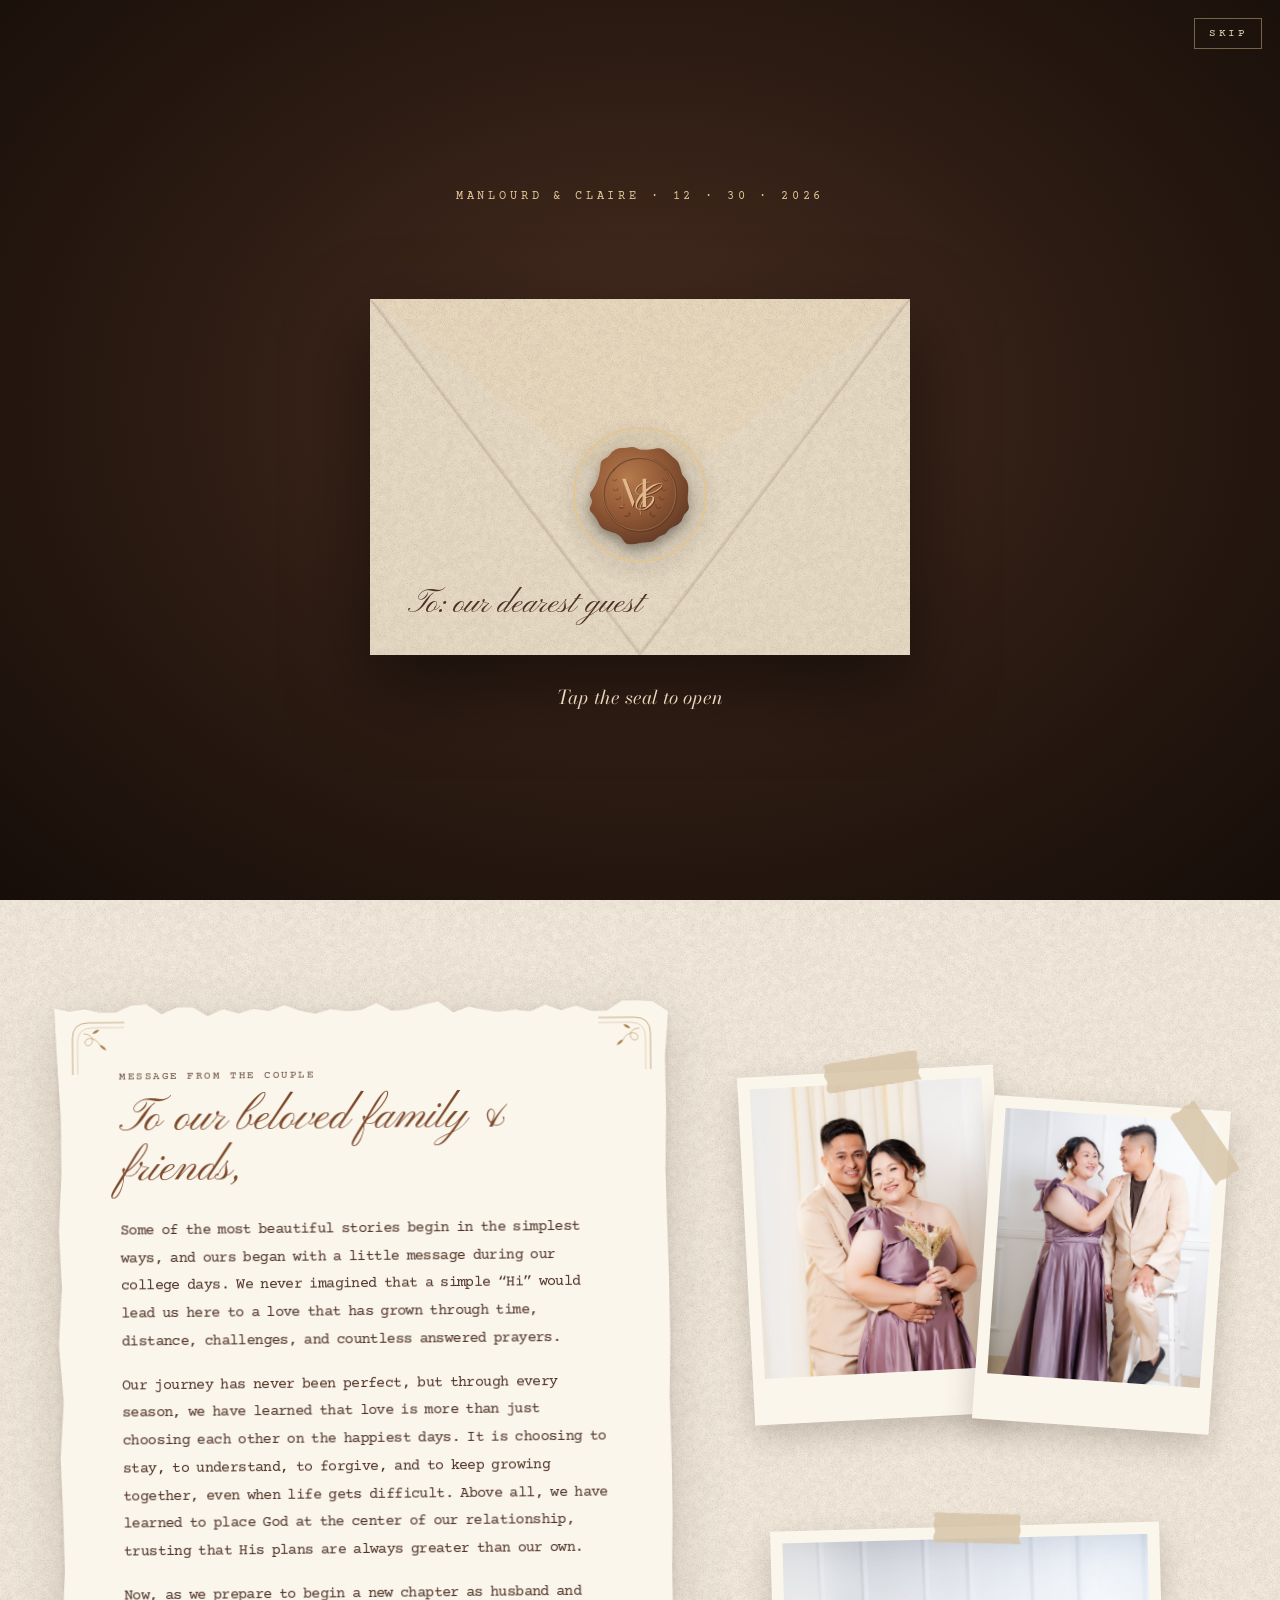
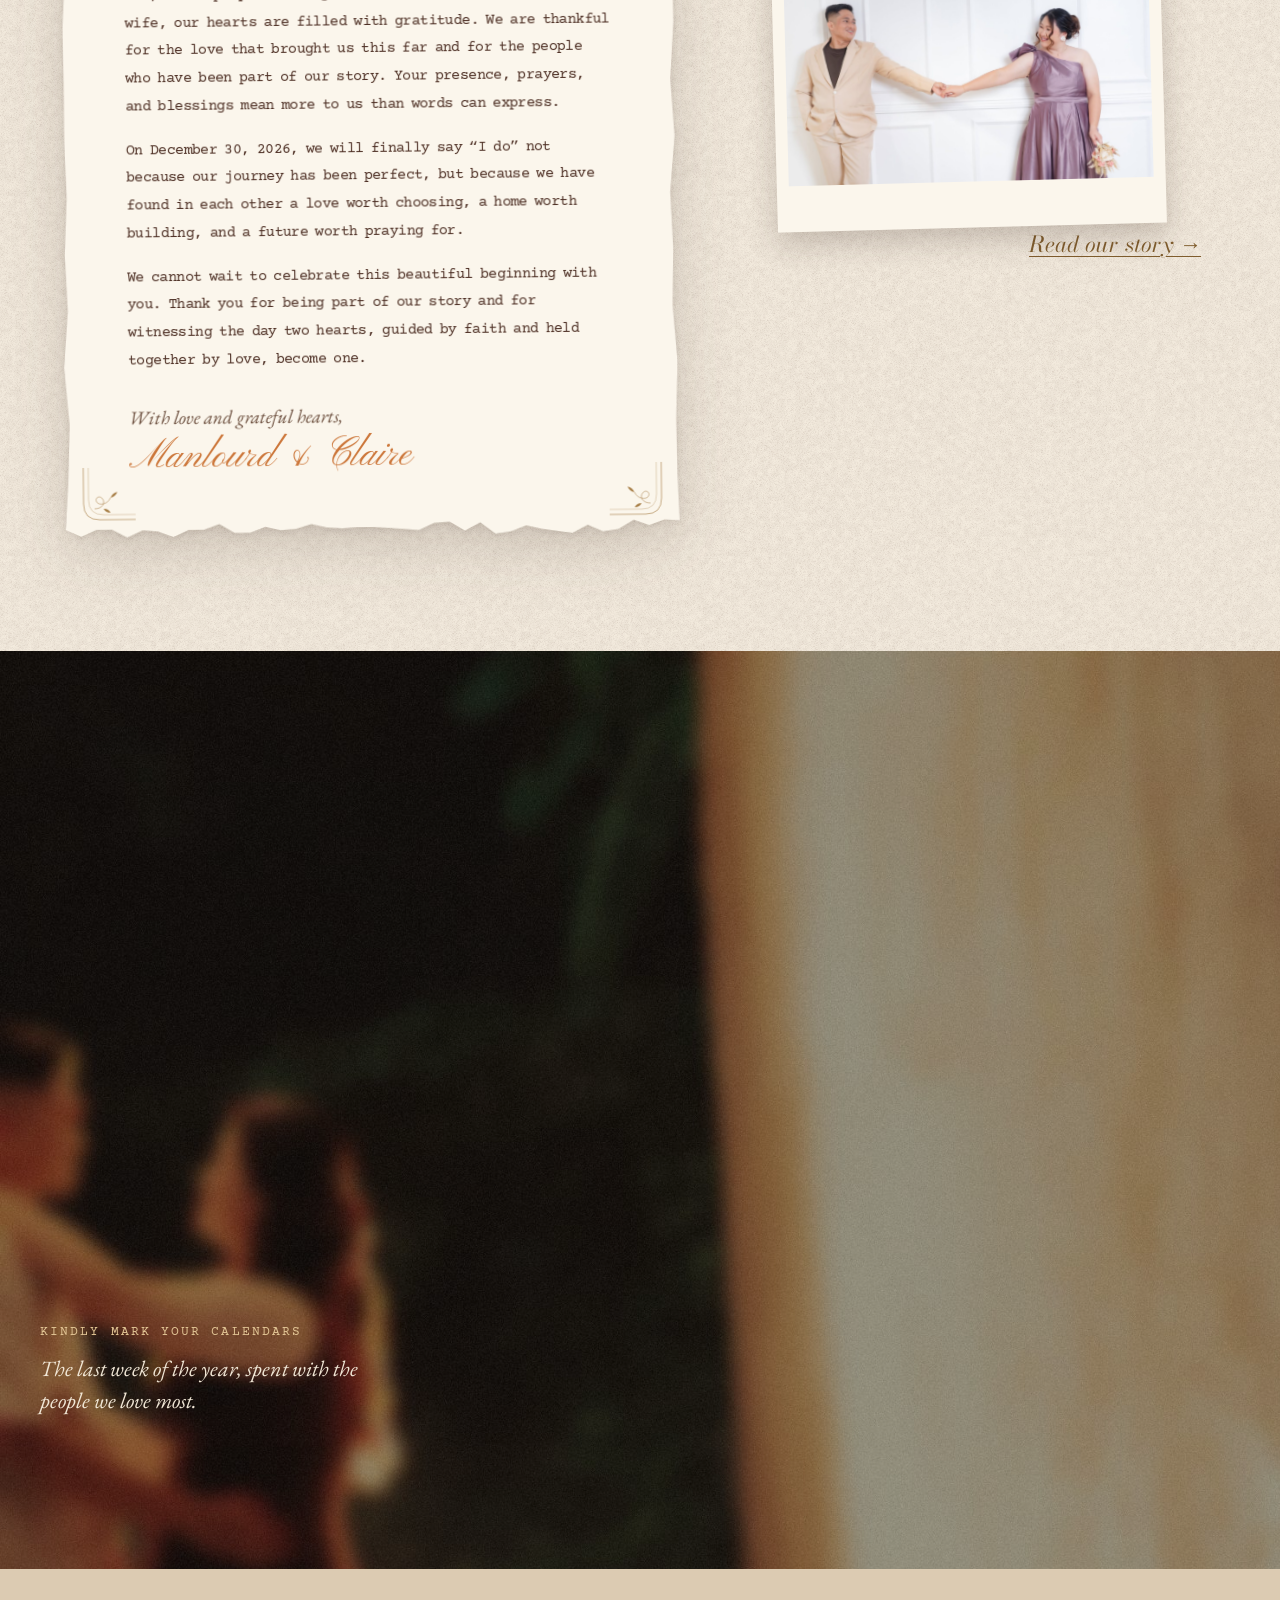
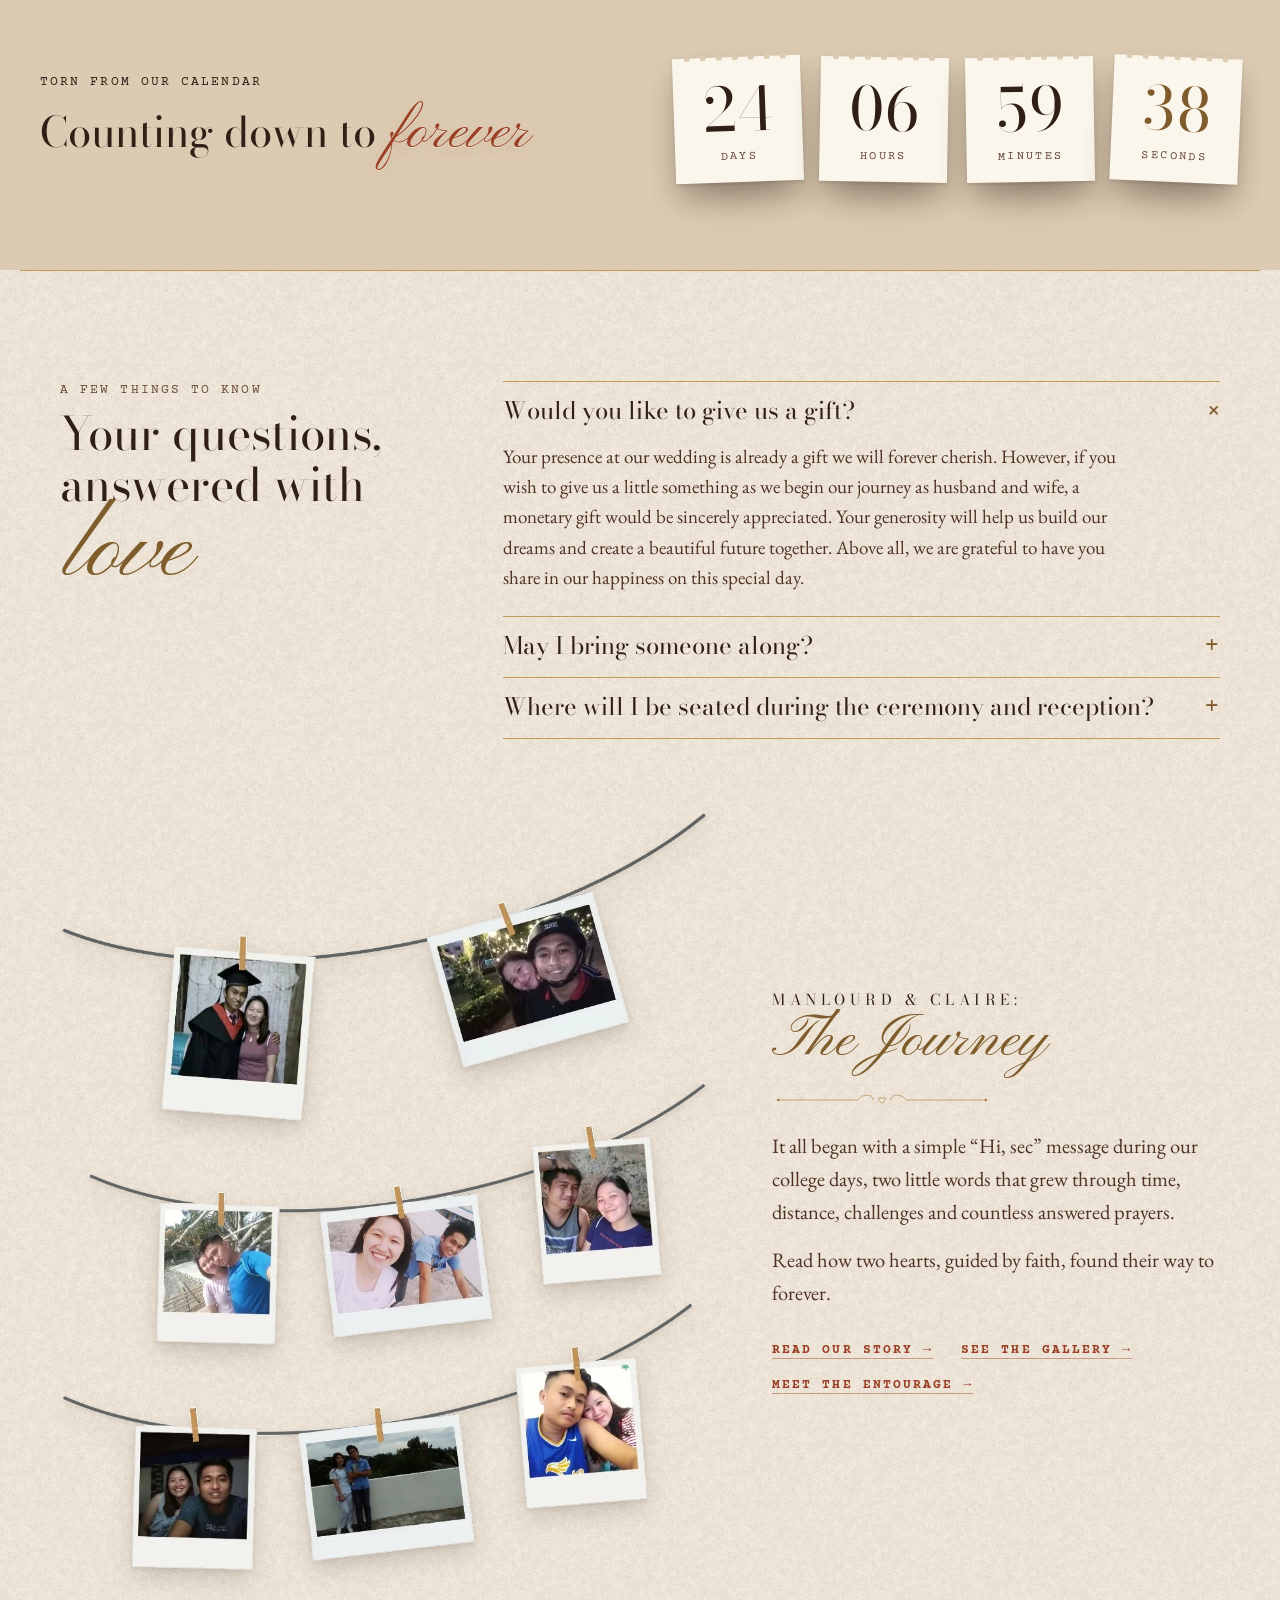
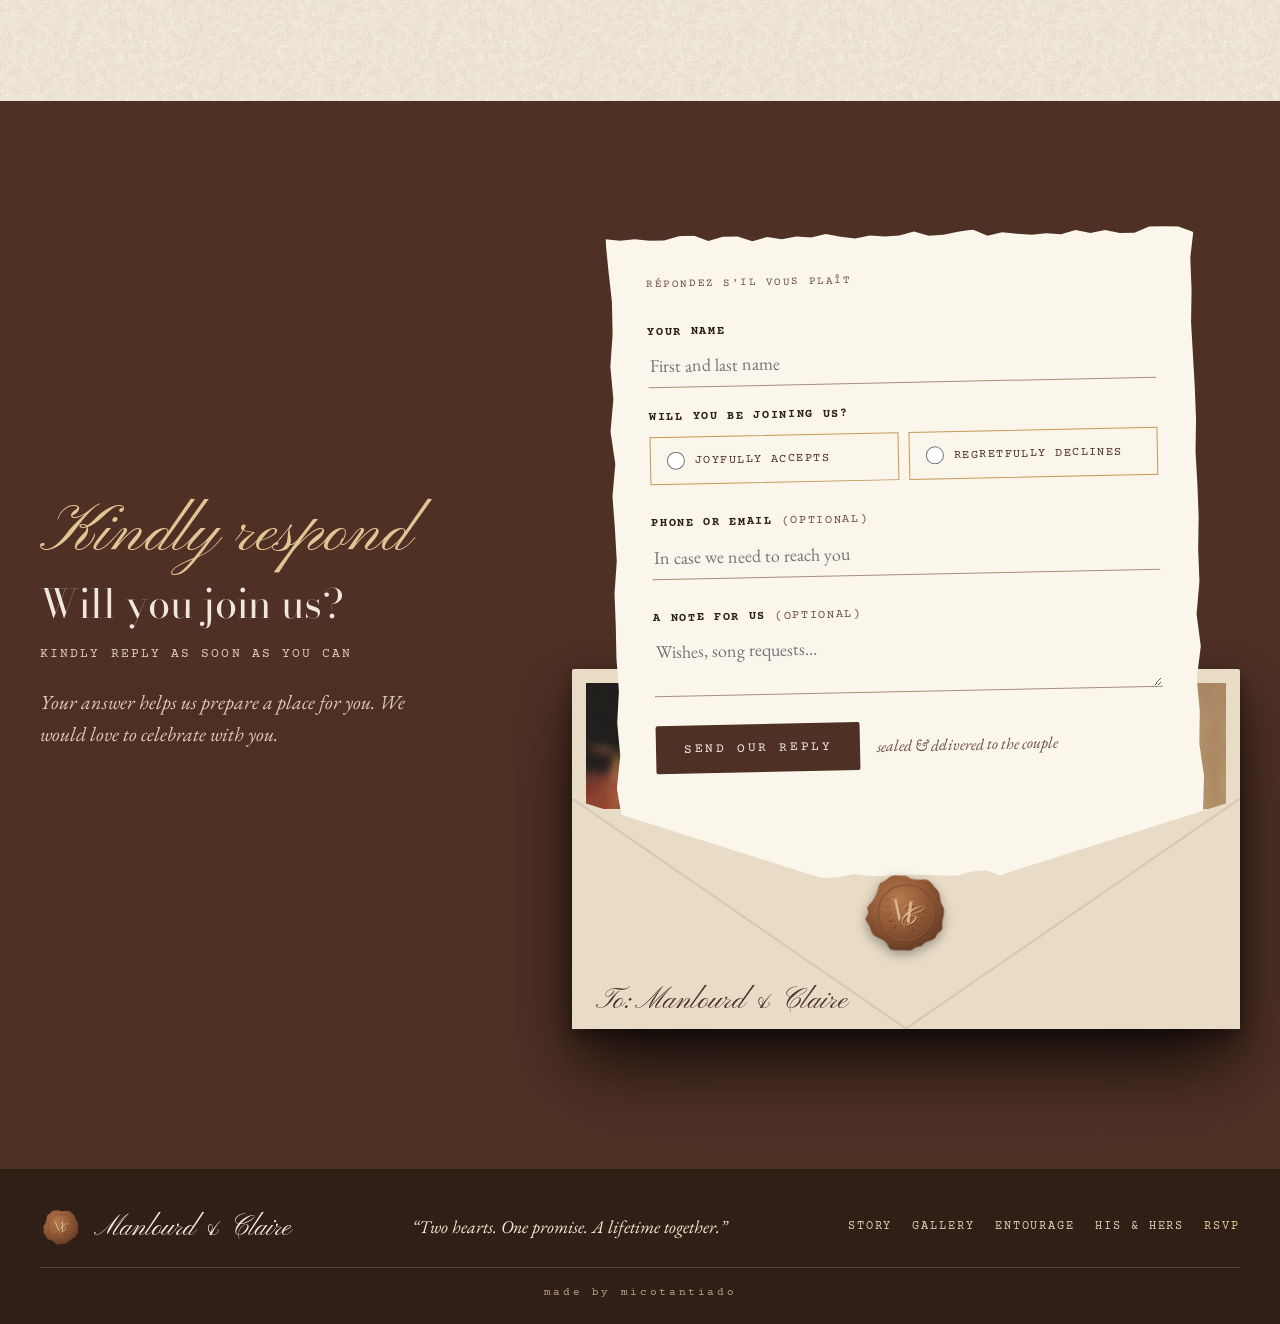
==== commit feb4fee0: "text edit" ====
--- a/index.html
+++ b/index.html
@@ -30,7 +30,7 @@
 <!-- Opening envelope (first visit only; see assets/js/music.js) -->
 <div id="opener" class="opener" role="dialog" aria-modal="true" aria-label="Wedding invitation">
   <button class="opener-skip" type="button">Skip</button>
-  <p class="opener-kicker">Manlourd &amp; Claire <span aria-hidden="true">·</span> 30 · 12 · 2026</p>
+  <p class="opener-kicker">Manlourd &amp; Claire <span aria-hidden="true">·</span> 12 · 30 · 2026</p>
   <div class="env">
     <div class="env-back" aria-hidden="true"></div>
     <div class="env-card" aria-hidden="true">
@@ -132,7 +132,7 @@
         <div class="cartouche">
           <p class="eyebrow muted" style="font-size: 12px;">Save the date</p>
           <h2 class="script" id="save-title">Order of the day</h2>
-          <p class="date">Wednesday, 30.12.2026</p>
+          <p class="date">Wednesday, 12.30.2026</p>
           <ul class="schedule">
             <li><div><div class="what">CEREMONY</div><div class="where">Immaculate Conception Cathedral</div></div><div class="when">2:00 PM</div></li>
             <li><div><div class="what">RECEPTION</div><div class="where">Provincial Capitol Dome</div></div><div class="when">5:00 PM</div></li>
@@ -326,7 +326,7 @@
         <li class="attire-card" style="--i: 0;">
           <div class="attire-fig"><img src="assets/img/attire/principal.webp" alt="A woman in a dark brown off-shoulder gown beside a man in a brown suit and tie" loading="lazy"></div>
           <h4 class="script">Principal Sponsors</h4>
-          <p><b>Ladies</b> · long gown</p><p><b>Gentlemen</b> · formal suit</p>
+          <p><b>Ladies</b> · long gown in any shade of the wedding palette — chocolate brown, espresso, mocha, warm taupe, or champagne</p><p><b>Gentlemen</b> · formal suit in chocolate brown, espresso, mocha, warm taupe, or champagne</p>
         </li>
         <li class="attire-card" style="--i: 1;">
           <div class="attire-fig"><img src="assets/img/attire/secondary.webp" alt="A woman in a taupe gown with puff sleeves beside a man in a cream barong and dark brown slacks" loading="lazy"></div>
@@ -362,7 +362,7 @@
       <ul><li><a href="story.html">Story</a></li><li><a href="gallery.html">Gallery</a></li><li><a href="entourage.html">Entourage</a></li><li><a href="qna.html">His &amp; Hers</a></li><li><a href="#rsvp" style="color: var(--gold-light);">RSVP</a></li></ul>
     </nav>
   </div>
-  <p class="fine">12 · 30 · 2026 · VIRAC, CATANDUANES</p>
+  <p class="fine">made by micotantiado</p>
 </footer>
 
 <script src="assets/js/content.js"></script>
